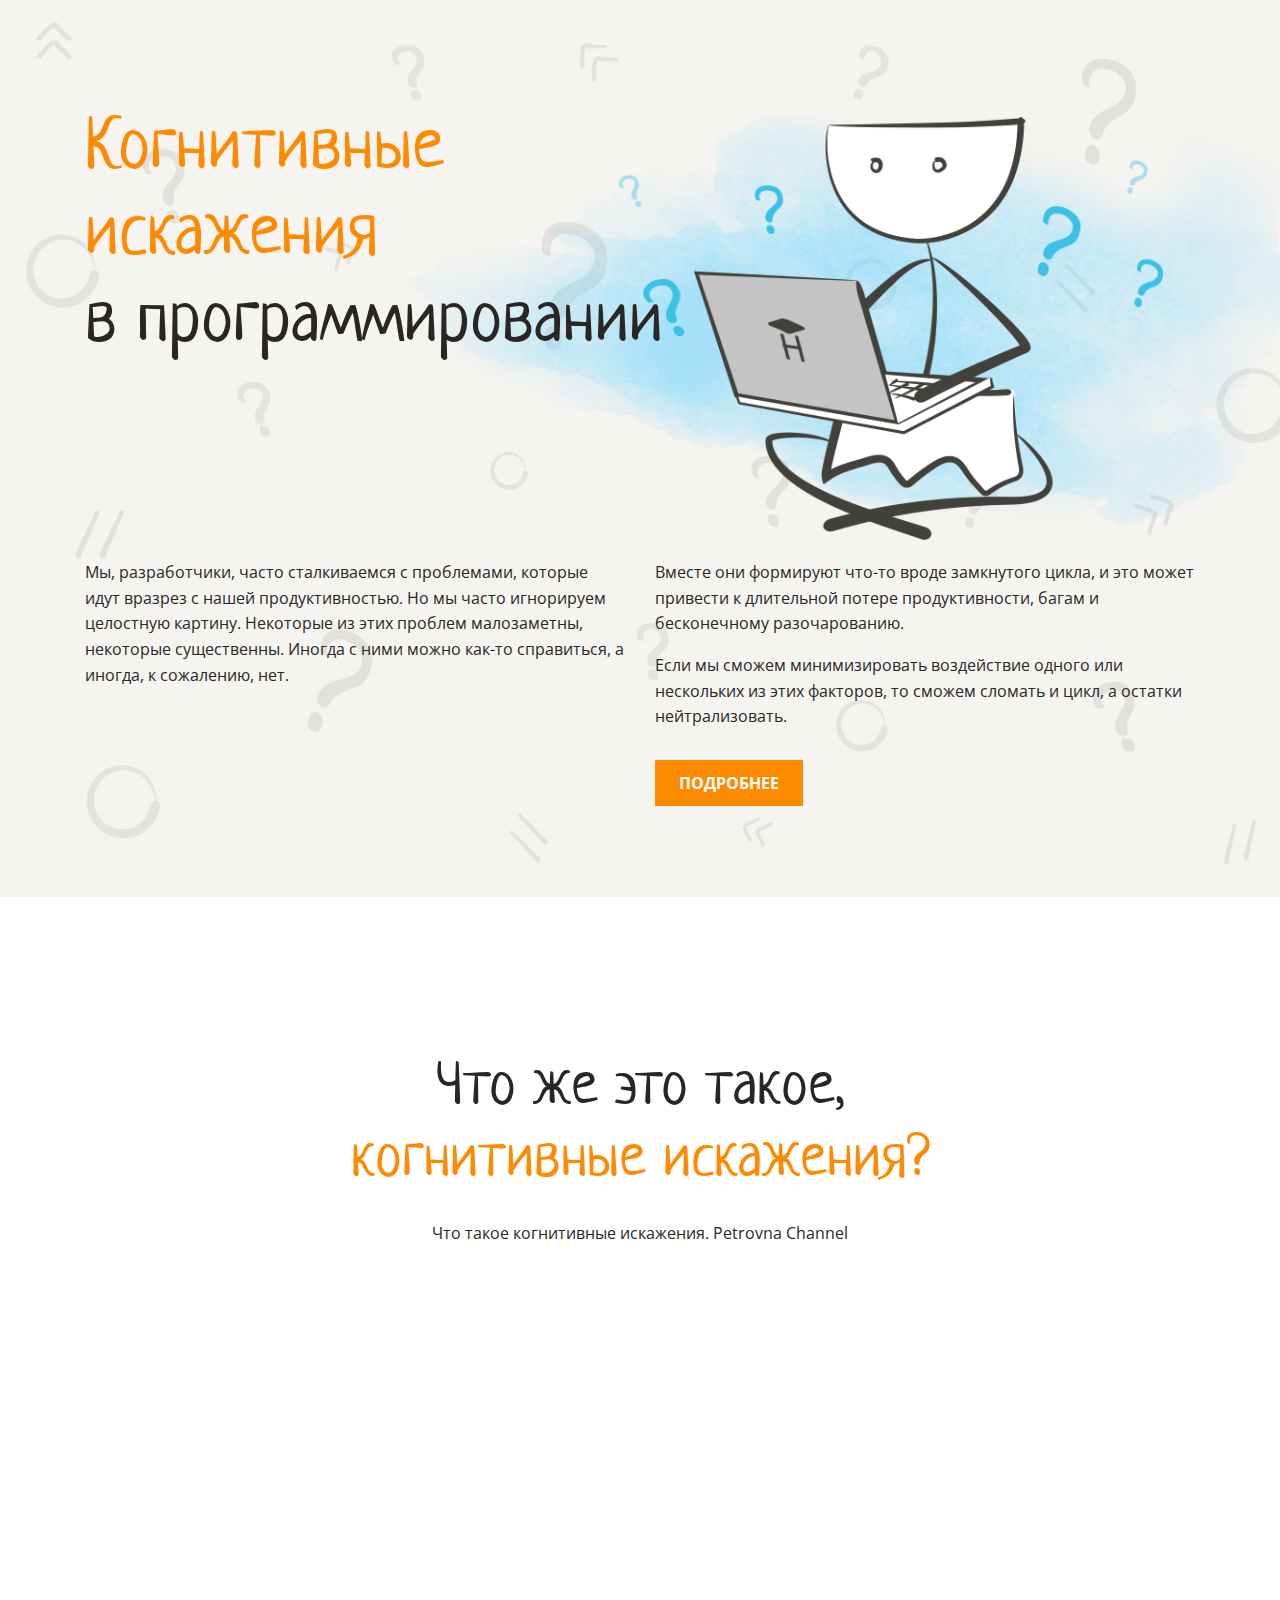
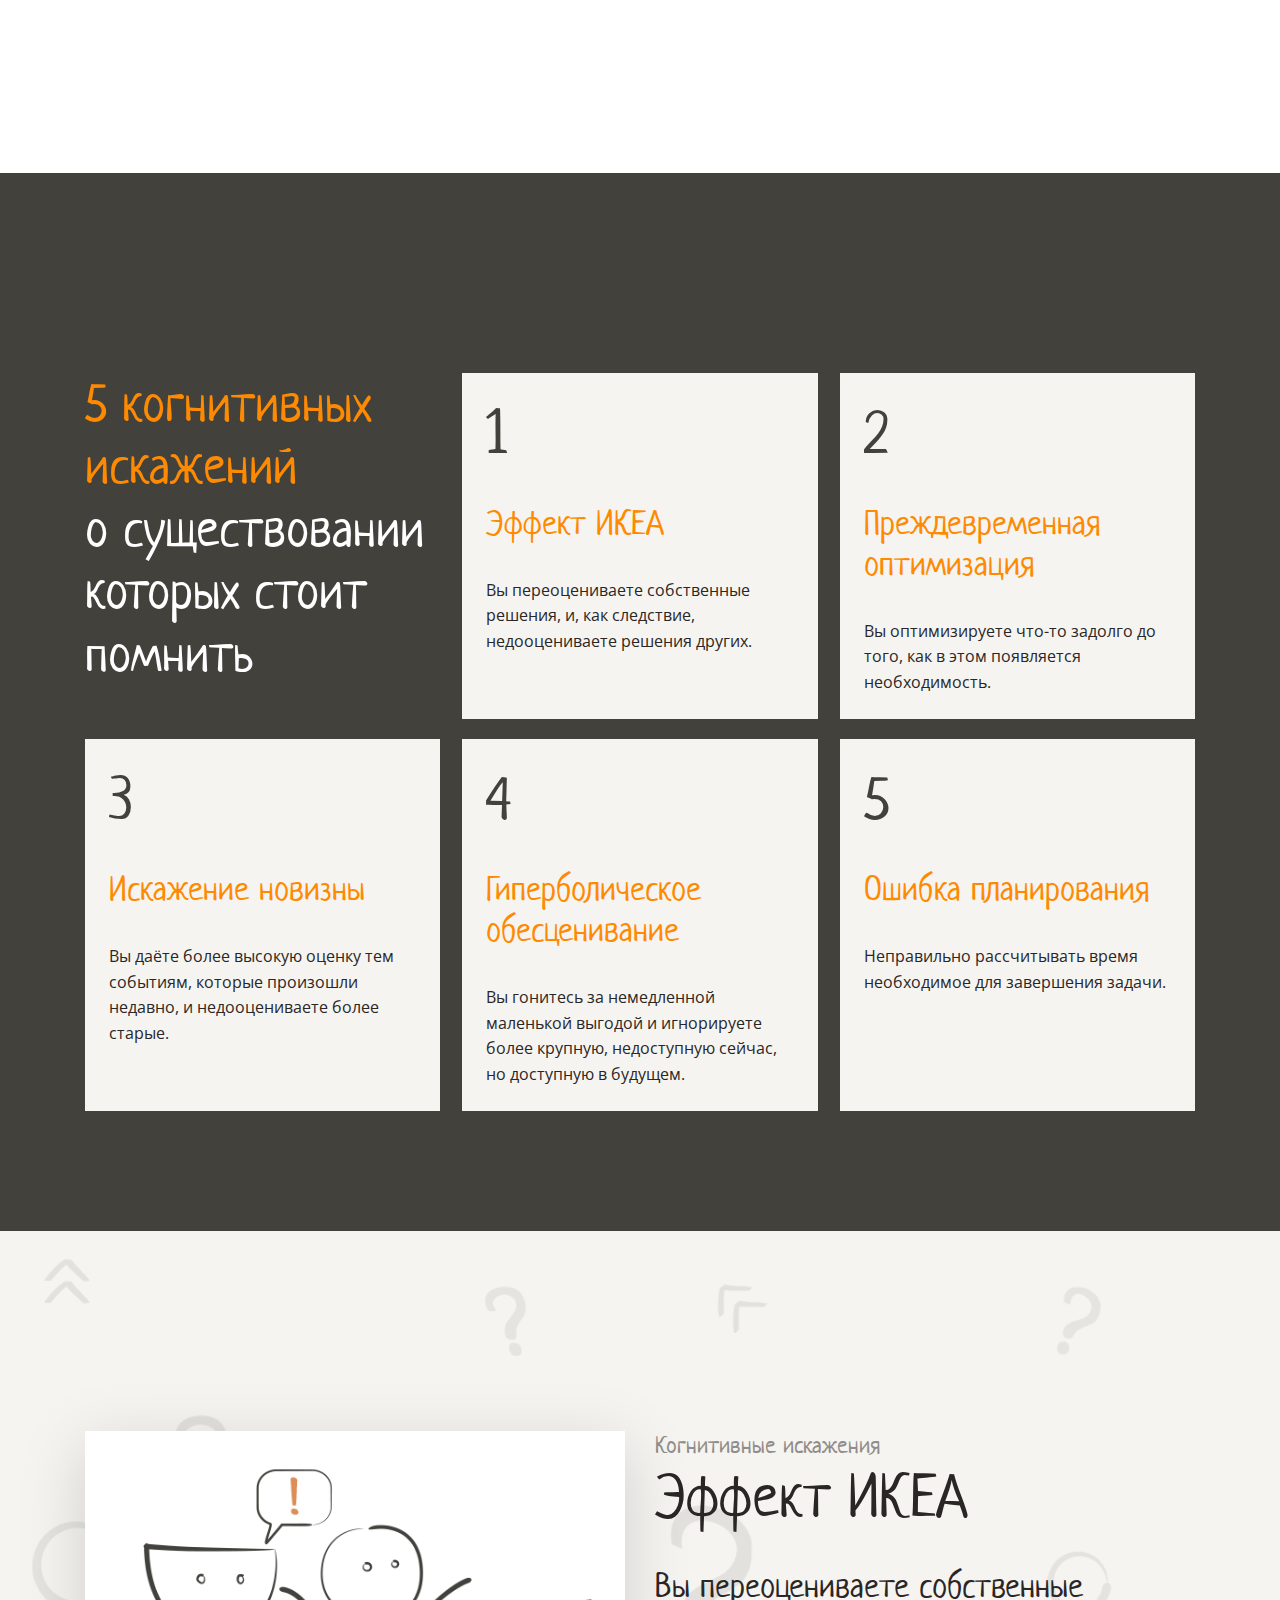
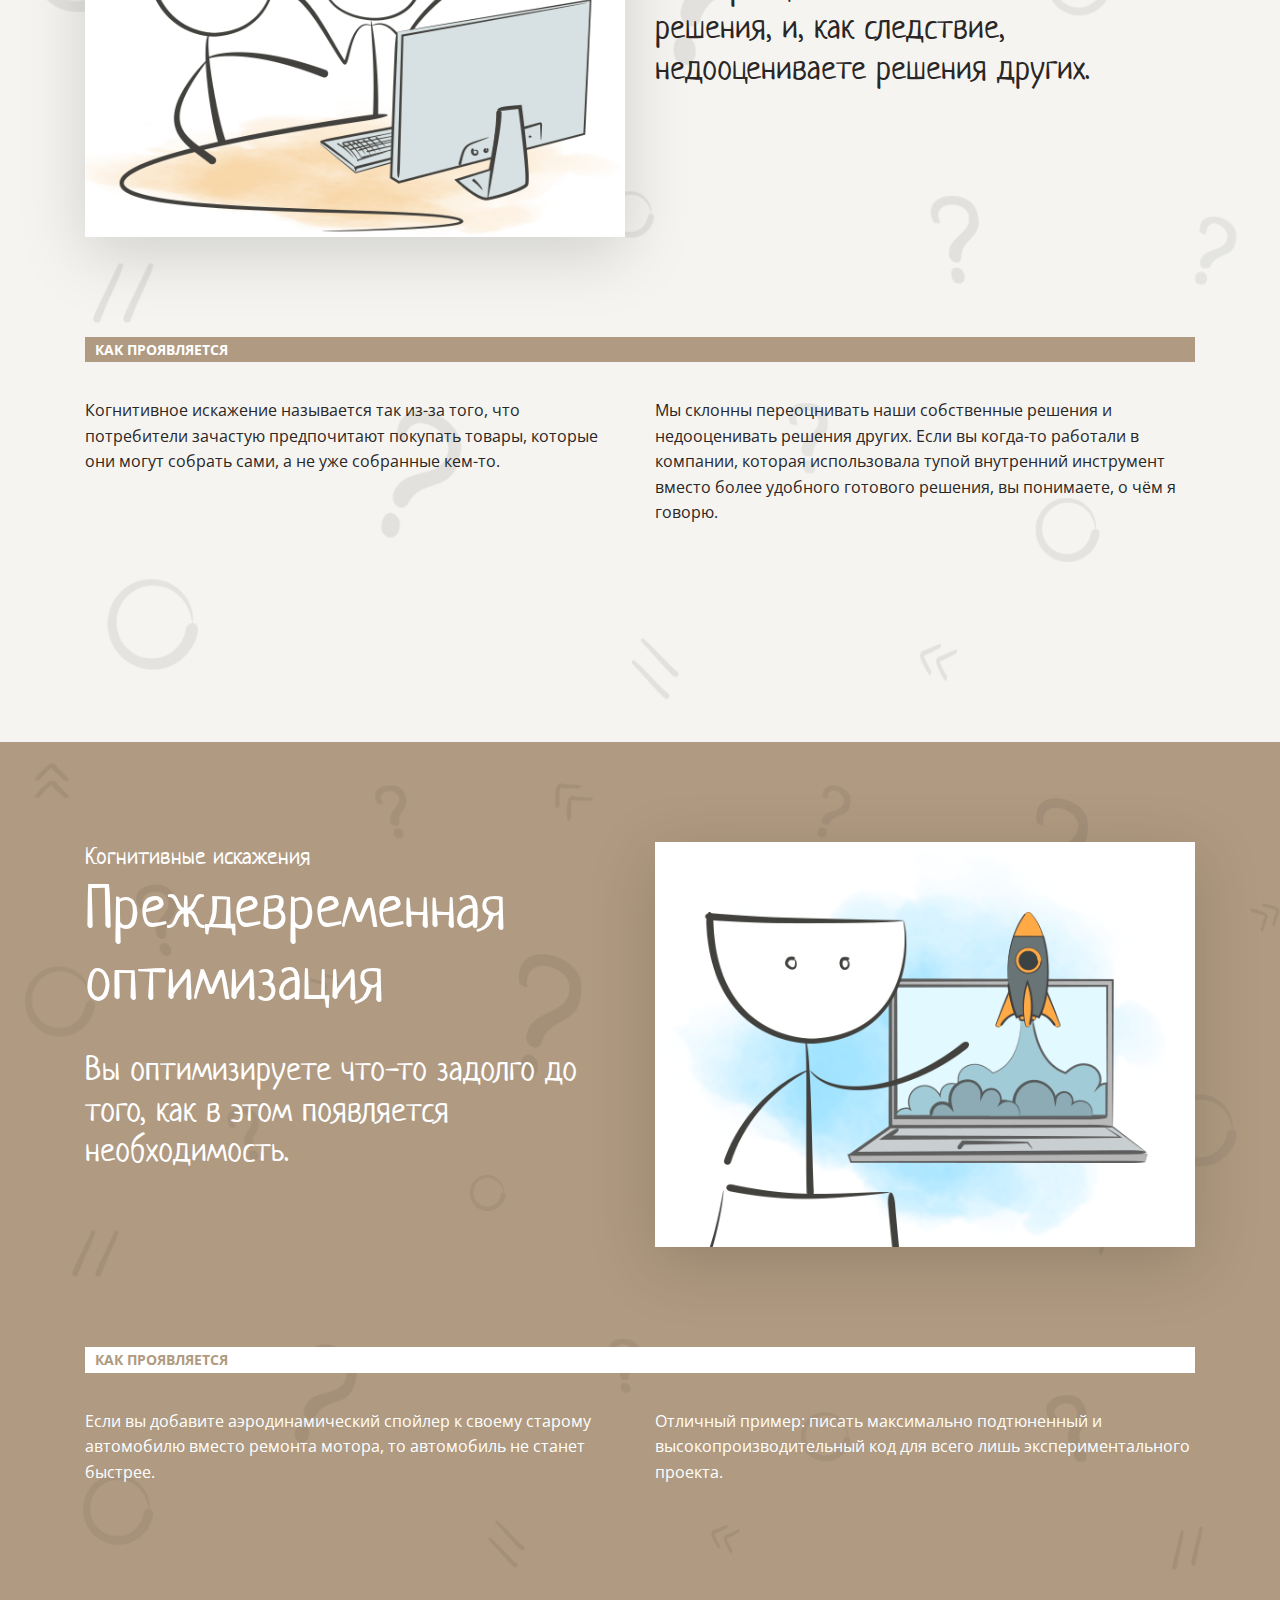
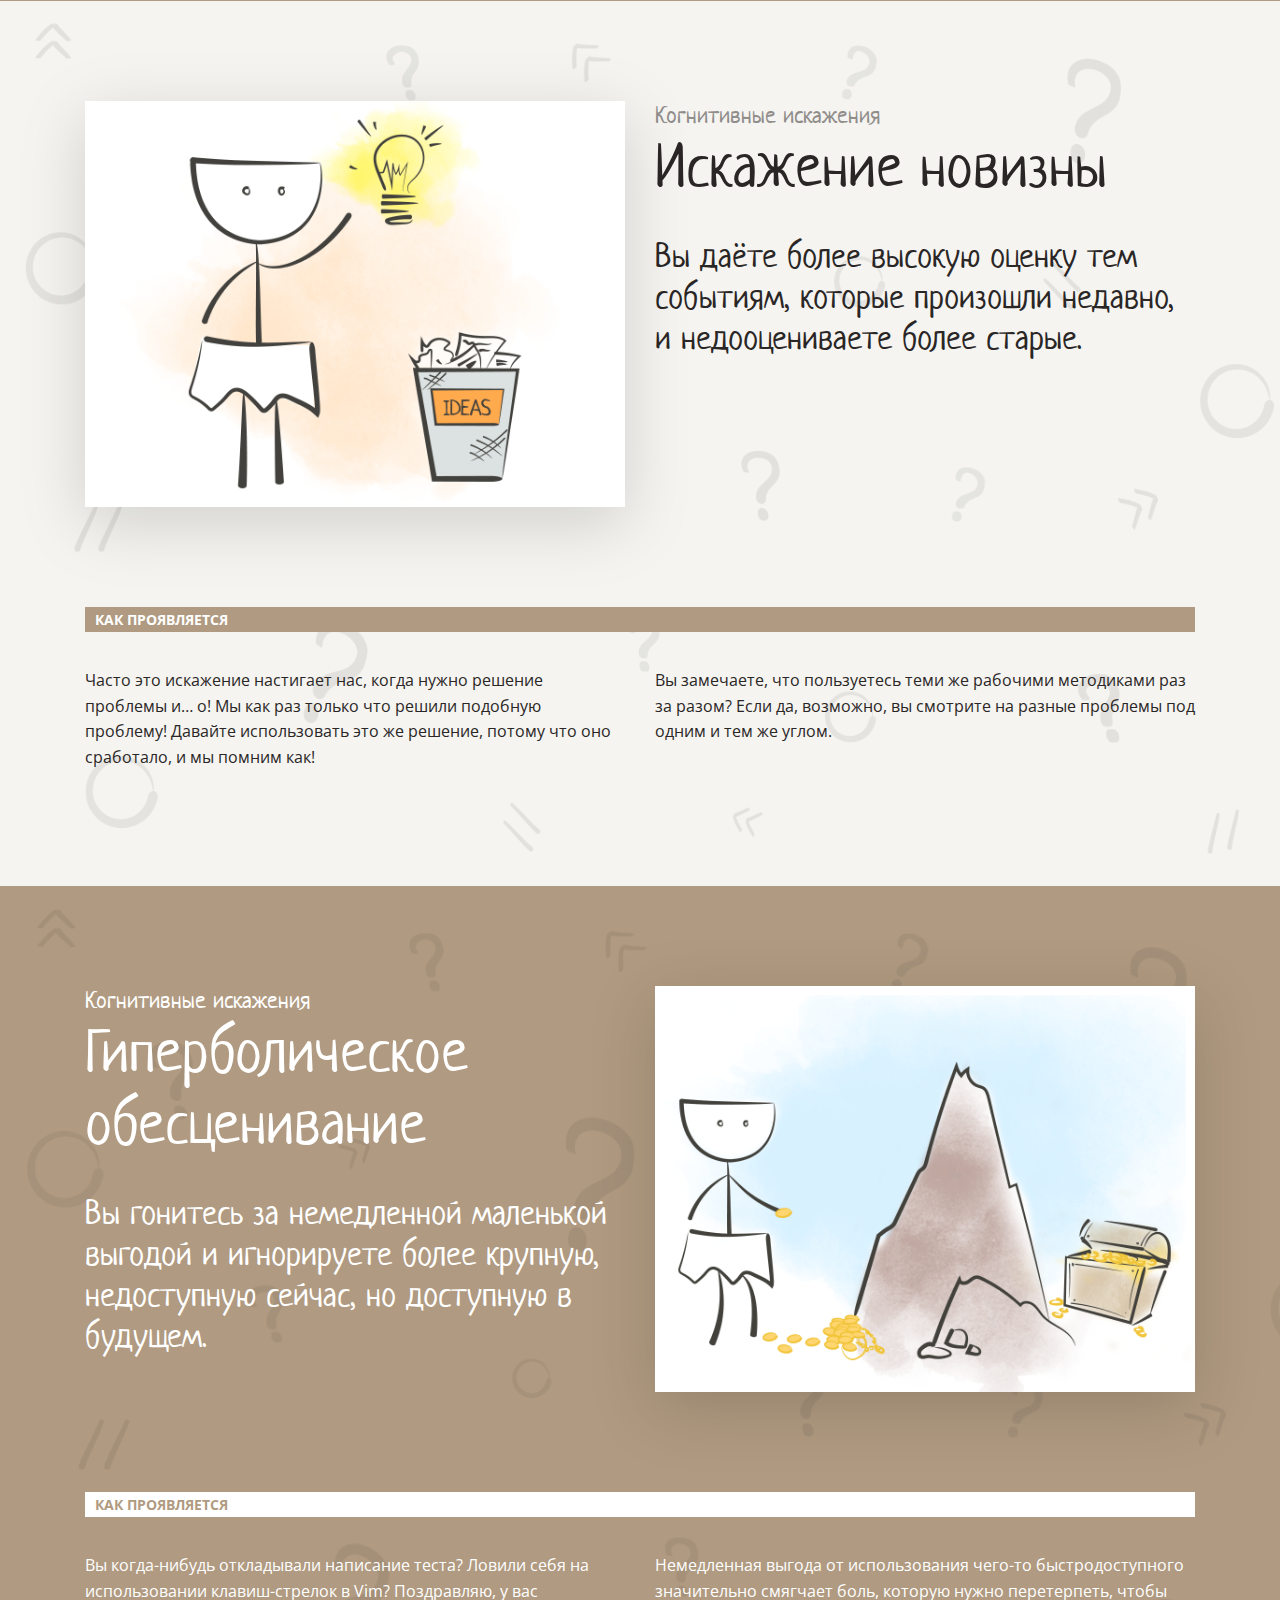
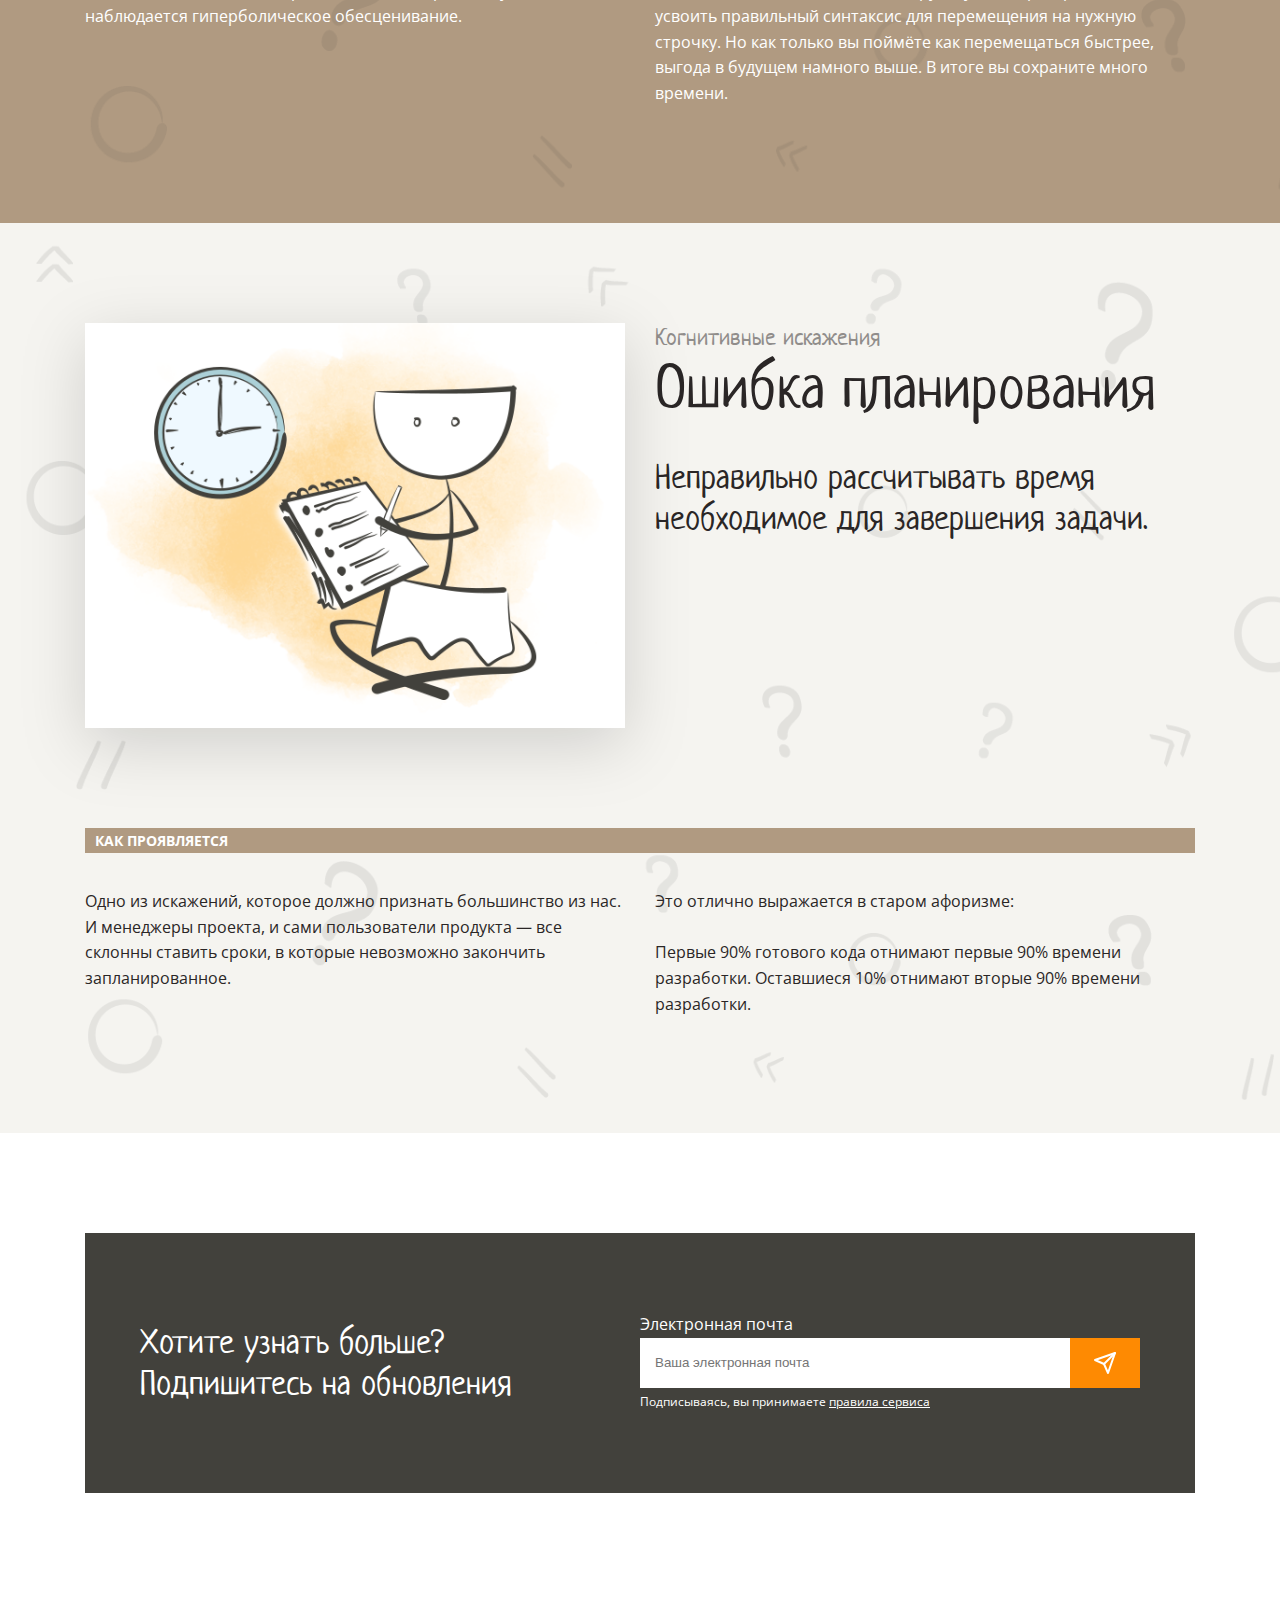
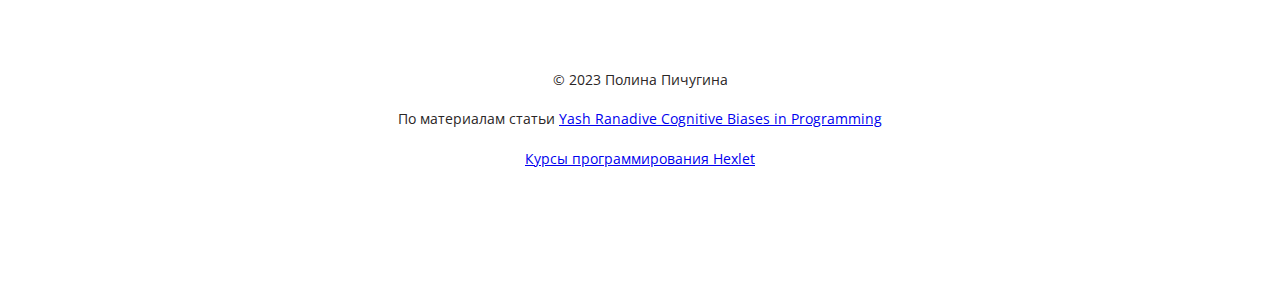
==== src/index.html @ f1aab275 "Update index.html Polina" ====
<!DOCTYPE html>
<html lang="ru">
<head>
    <meta charset="UTF-8">
    <meta name="viewport" content="width=device-width, initial-scale=1.0">
    <meta http-equiv="X-UA-Compatible" content="ie=edge">
    <title>Когнитивные искажения Анатолий</title>
    <link rel="stylesheet" href="./style.css">
    <link rel="preconnect" href="https://fonts.googleapis.com">
    <link rel="preconnect" href="https://fonts.gstatic.com" crossorigin>
    <link href="https://fonts.googleapis.com/css2?family=Neucha&family=Open+Sans&display=swap" rel="stylesheet">
</head>
<body>
<header class="header background">
<div class="container">
    <h1 class = "mz"> <span class="main-color">Когнитивные <br> искажения</span>
    <br> <span class="dark">в программировании</span></h1>
    <img class="main-img" src="./image/main.png" alt="Человек с ноутбуком">
    <div class="description mt200">
        <div class="descr-column">
         <p class="dark">Мы, разработчики, часто сталкиваемся с проблемами, которые идут вразрез с нашей продуктивностью. Но мы часто игнорируем целостную картину. Некоторые из этих проблем малозаметны, некоторые существенны. Иногда с ними можно как-то справиться, а иногда, к сожалению, нет.</p>
        </div>
        <div class="descr-column">
         <p class="dark">Вместе они формируют что-то вроде замкнутого цикла, и это может привести к длительной потере продуктивности, багам и бесконечному разочарованию.</p>
         <p class="dark">Если мы сможем минимизировать воздействие одного или нескольких из этих факторов, то сможем сломать и цикл, а остатки нейтрализовать.</p>
         <br>
         <div class="more-block"><a class="more" href="#navigation" alt="more">ПОДРОБНЕЕ</a></div>
        </div>
    </div>
</div>
</header>
<main>
    <section class = "video-section">
        <div class = "container">
         <h2 class = "video-name"><span class="dark">Что же это такое,</span><br><span class="main-color">когнитивные искажения?</span></h2>
         <p class = "dark video-name">Что такое когнитивные искажения. Petrovna Channel</p>
         <iframe class="video" width="919" height="569" src="https://www.youtube.com/embed/jie9AizBqss" frameborder="0" allowfullscreen></iframe>
        </div>
    </section>
    <section id="navigation">
        <div class = "container nav">
            <div class = "nav-name"><p class="nm"><span class="main-color">5 когнитивных искажений</span><br><span class="white">о существовании которых стоит помнить</span></p></div>
            <a href="#ikea-effect" class="card">
                <h2 class="main-dark-color number">1</h2>
                <h3 class="main-color">Эффект ИКЕА</h3>
                <p class="dark mz">Вы переоцениваете собственные решения, и, как следствие, недооцениваете решения других.</p>
            </a>
            <a href="#premature-optimization" class="card">
                <h2 class="main-dark-color number">2</h2>
                <h3 class="main-color">Преждевременная оптимизация</h3>
                <p class="dark mz">Вы оптимизируете что-то задолго до того, как в этом появляется необходимость.</p>
            </a>
            <a href="#distortion-of-novelty" class="card">
                <h2 class="main-dark-color number">3</h2>
                <h3 class="main-color">Искажение новизны</h3>
                <p class="dark mz">Вы даёте более высокую оценку тем событиям, которые произошли недавно, и недооцениваете более старые.</p>
            </a>
            <a href="#hyperbolic-depreciation" class="card">
                <h2 class="main-dark-color number">4</h2>
                <h3 class="main-color">Гиперболическое обесценивание</h3>
                <p class="dark mz">Вы гонитесь за немедленной маленькой выгодой и игнорируете более крупную, недоступную сейчас, но доступную в будущем.</p>
            </a>
            <a href="#errors-in-planning" class="card">
                <h2 class="main-dark-color number">5</h2>
                <h3 class="main-color">Ошибка планирования</h3>
                <p class="dark mz">Неправильно рассчитывать время необходимое для завершения задачи.</p>
            </a>
        </div>
    </section>
    <section id="ikea-effect" class="background">
    <div  class = "container">
        <div class = "i-t">
        <div>
            <img class = "i-t-image" src="./image/1.png" alt="Два удивленных человека за ПК">
        </div>
        <div>
            <p class = "subtitle mz opacity-dark">Когнитивные искажения</p>
            <h2 class = "dark mt0">Эффект ИКЕА</h2>
            <p class = "dark neucha h3">Вы переоцениваете собственные решения, и, как следствие, недооцениваете решения других.</p>
        </div>
    </div>
        <div><h3 class = "how-show">КАК ПРОЯВЛЯЕТСЯ</h3></div>
        <div class = "description">
            <div class="descr-column">
             <p class = "dark">Когнитивное искажение называется так из-за того, что потребители зачастую предпочитают покупать товары, которые они могут собрать сами, а не уже собранные кем-то.</p>
            </div>
            <div class="descr-column">
             <p class = "dark">Мы склонны переоцнивать наши собственные решения и недооценивать решения других. Если вы когда-то работали в компании, которая использовала тупой внутренний инструмент вместо более удобного готового решения, вы понимаете, о чём я говорю.</p>
            </div>
        </div>
    </div>
    </section>
    <section id="premature-optimization" class="dark-background">
        <div  class = "container">
            <div class = "i-t">
                <div>
                    <p class = "white subtitle mz">Когнитивные искажения</p>
                    <h2 class = "white mt0">Преждевременная оптимизация</h2>
                    <p class = "white neucha h3">Вы оптимизируете что-то задолго до того, как в этом появляется необходимость.</p>
                </div>
                <div>
                    <img class="i-t-image" src="./image/2.png" alt="Человек с изображением ракеты на ноутбуке">
                </div>
            </div>
            <div><h3 class = "light-how-show">КАК ПРОЯВЛЯЕТСЯ</h3></div>
            <div class = "description">
             <div class="descr-column">
              <p class="white">Если вы добавите аэродинамический спойлер к своему старому автомобилю вместо ремонта мотора, то автомобиль не станет быстрее.</p>
             </div>
             <div class="descr-column">
              <p class="white">Отличный пример: писать максимально подтюненный и высокопроизводительный код для всего лишь экспериментального проекта.</p>
             </div>
            </div>
        </div> 
    </section>
    <section id="distortion-of-novelty" class="background">
        <div  class = "container">
            <div class = "i-t">
            <div>
                <img class = "i-t-image" src="./image/3.png" alt="Человек с лампочкой над головой, которому пришла в голову идея">
            </div>
            <div>
                <p class = "subtitle mz opacity-dark">Когнитивные искажения</p>
                <h2 class = "dark mt0">Искажение новизны</h2>
                <p class = "dark neucha h3">Вы даёте более высокую оценку тем событиям, которые произошли недавно, и недооцениваете более старые.</p>
            </div>
        </div>
            <div><h3 class = "how-show">КАК ПРОЯВЛЯЕТСЯ</h3></div>
            <div class = "description">
                <div class="descr-column">
                 <p class = "dark">Часто это искажение настигает нас, когда нужно решение проблемы и… о! Мы как раз только что решили подобную проблему! Давайте использовать это же решение, потому что оно сработало, и мы помним как!</p>
                </div>
                <div class="descr-column">
                 <p class = "dark">Вы замечаете, что пользуетесь теми же рабочими методиками раз за разом? Если да, возможно, вы смотрите на разные проблемы под одним и тем же углом.</p>
                </div>
            </div>
        </div>
    </section>
    <section id="hyperbolic-depreciation" class="dark-background">
        <div  class = "container">
            <div class = "i-t">
                <div>
                    <p class = "white subtitle mz">Когнитивные искажения</p>
                    <h2 class = "white mt0">Гиперболическое обесценивание</h2>
                    <p class = "white neucha h3">Вы гонитесь за немедленной маленькой выгодой и игнорируете более крупную, недоступную сейчас, но доступную в будущем.</p>
                </div>
                <div>
                    <img class="i-t-image" src="./image/4.png" alt="Человек с изображением ракеты на ноутбуке">
                </div>
            </div>
            <div><h3 class = "light-how-show">КАК ПРОЯВЛЯЕТСЯ</h3></div>
            <div class = "description">
             <div class="descr-column">
              <p class="white">Вы когда-нибудь откладывали написание теста? Ловили себя на использовании клавиш-стрелок в Vim? Поздравляю, у вас наблюдается гиперболическое обесценивание.</p>
             </div>
             <div class="descr-column">
              <p class="white">Немедленная выгода от использования чего-то быстродоступного значительно смягчает боль, которую нужно перетерпеть, чтобы усвоить правильный синтаксис для перемещения на нужную строчку. Но как только вы поймёте как перемещаться быстрее, выгода в будущем намного выше. В итоге вы сохраните много времени.</p>
             </div>
            </div>
        </div> 
    </section>
    <section id="errors-in-planning" class="background">
        <div  class = "container">
            <div class = "i-t">
            <div>
                <img class = "i-t-image" src="./image/5.png" alt="Человек с лампочкой над головой, которому пришла в голову идея">
            </div>
            <div>
                <p class = "subtitle mz opacity-dark">Когнитивные искажения</p>
                <h2 class = "dark mt0">Ошибка планирования</h2>
                <p class = "dark neucha h3">Неправильно рассчитывать время необходимое для завершения задачи.</p>
            </div>
        </div>
            <div><h3 class = "how-show">КАК ПРОЯВЛЯЕТСЯ</h3></div>
            <div class = "description">
                <div class="descr-column">
                 <p class = "dark">Одно из искажений, которое должно признать большинство из нас. И менеджеры проекта, и сами пользователи продукта — все склонны ставить сроки, в которые невозможно закончить запланированное.</p>
                </div>
                <div class="descr-column">
                 <p class = "dark">Это отлично выражается в старом афоризме:<br><br>
                    Первые 90% готового кода отнимают первые 90% времени разработки. Оставшиеся 10% отнимают вторые 90% времени разработки.</p>
                </div>
            </div>
        </div>
    </section>
</main>
<footer>
    <div class="container footer-dark">
        <h3 class="footer-title white">Хотите узнать больше? <br>Подпишитесь на обновления</h3>
        <form>
            <div class="form-container">
            <label class="subscribe white">
                Электронная почта
                <br>
                <div class="form-email">
                <input class = "field" type="text" name="name" placeholder="Ваша электронная почта">
                <button class="btn-email"></button>
                </div>
                <span class = "confirm ">Подписываясь, вы принимаете <a class="rules" href="#">правила сервиса</a></span>
            </label>
        </div>
        </form>    
    </div>

    <div class="container footer-light">
        <p>© 2023 Полина Пичугина</p>
        <p>По материалам статьи <a classs = "white" href="https://medium.com/hackernoon/cognitive-biases-in-programming-5e937707c27b">Yash Ranadive Cognitive Biases in Programming</a></p>
        <p><a href="https://ru.hexlet.io/?utm_medium=cpa&utm_source=admitad&cpa_client_id=7feac4f1105a93b6b1c96bbdbfa333a8&utm_campaign=admitad&utm_content=58&utm_term=7feac4f1105a93b6b1c96bbdbfa333a8">Курсы программирования Hexlet</a></p>
    </div>
</footer>
</body>
</html>
---- src/style.css ----
* {
    box-sizing: border-box;
}
:root {
    --white: #fff;
    --opacity-white: #d7ccc0;
    --light: #f5f4f0;
    --main-color: #fe8a02;
    --main-dark-color: #42413c;
    --dark: #2a2626;
    --opacity-dark: #908d8b;
    --brown: #b09a81;
    --blue: #1085c5;
}
body {
    font-family: 'Open Sans', sans-serif;
    font-size: 16px;
    line-height: 1.6em;
    color: #2A2626;
    margin: 0;
    padding: 0;
    overflow-x: hidden;
}
h1, h2, h3 {
    font-family: 'Neucha', cursive;
    line-height: 1.2em;
    font-weight: 400;
}
h1 {
    font-size: 72px;
    position: relative;
    z-index: 3;
}
h2 {
    font-size: 60px;
    color: var(--main-color);
}
h3{
    font-size: 34px;
}
h4 {
    font-size: 24px;
    font-family: 'Neucha', cursive;
    line-height: 1.2em;
    font-weight: 400;
}
header, section {
    display: block;
    position: relative;
    height: 100%;
    box-sizing: border-box;
    overflow-x: hidden;
}
.container {
    position: relative;
    width: 1110px;
    height: 100%;
    padding: 100px 0;
    width: 1110px;
    margin: 0 auto;
}
.background::before {
    content: "";
    background-image: url("./image/background.png");
    background-repeat: no-repeat;
    background-size: cover;
    opacity: 10%;
    width: 100%;
    height: 100%;
    position: absolute;
    top: 0;
    left: 0;
}
header, #ikea-effect, #distortion-of-novelty, #errors-in-planning {
    background-color: var(--light);
    z-index: -2;
    height: 100%;
}
.main-img {
    position: absolute;
    height: 525px;
    top: 55px;
    right: -288px;
    z-index: 2;
}
.description {
    display: flex;
    column-count: 2;
    column-gap: 30px;
    justify-content: space-between;
}
.mt200 {
    margin-top: 185px;
}
.main-color {
    color: var(--main-color);
}
.white{
    color: var(--white);
}
.dark {
    color: var(--dark);
}
.main-dark-color {
    color: var(--main-dark-color);
}
.opacity-dark {
    color: var(--opacity-dark);
}
.more {
    padding: 12px 24px;
    font-weight: 700;
    color: var(--white);
    background-color: var(--main-color);
    text-decoration: none;
    margin-top: 20px;
}
.descr-column {
    flex-basis: 50%;
}
.video-section {
    text-align: center;
    position: relative;
}
.video-section > h2 {
    margin-bottom: 30px;
}
.video {
    filter: drop-shadow(0 16px 32px rgba(0 0 0 / 15%));
    position: relative;
    top: 80px;
    margin-top: -80px;
    margin-left: auto;
    margin-right: auto;
}
.video-name {
    margin-bottom: 30px;
}
.video-section::after {
    height: 100px;
    content: '';
    position: absolute;
    bottom: 0;
    right: 0;
    left: 0;
    background-color: var(--main-dark-color);
    z-index: -1;
}
#navigation {
    background-color: var(--main-dark-color);
}
.nav {
    display: flex;
    flex-wrap: wrap;
    justify-content: space-between;
    flex-direction: row;
    box-sizing: border-box;
}
.nav-name {
    line-height: 1rem;
    width: 32%;
}
.card {
    padding: 24px;
    background-color: var(--light);
    width: 32%;
   margin-bottom: 20px;
}
a.card {
    text-decoration: none;
}
.card:hover {
    background-color: var(--main-color);
    color: var(--white); 
}
.card:hover * {
    color: var(--white); 
}
.number {
    margin-bottom: 40px;
}
h2.number {
    margin: 0;
}
.nm {
    font-family: 'Neucha', cursive;
    margin: 0;
    font-weight: 400;
    font-size: 52px;
    line-height: 1.2em;
}
.mz {
    margin: 0;
}
.subtitle {
    font-family: 'Neucha', cursive;
    font-size: 24px;
    line-height: 1.2em;
    font-weight: 400;
}
.h3 {
    font-family: 'Neucha', cursive;
    font-size: 34px;
    line-height: 1.2em;
    font-weight: 400;
}
.how-show {
    font-family: 'Open Sans', sans-serif;
    font-size: 14px;
    line-height: 1.8em;
    font-weight: 700;
    margin: 100px 0 20px 0;
    background-color: var(--brown);
    color: var(--white);
    padding-left: 10px;
}
.i-t {
    column-count: 2;
    display: block;
    column-gap: 30px;
}
.i-t-image {
    vertical-align: middle;
    filter: drop-shadow(0 16px 32px rgba(0 0 0 / 15%));
}
img {
    width: 100%;
}
#ikea-effect {
    padding: 100px 0;
}
.mt0 {
    margin-top: 0;
    margin-bottom: 0;
}
.light-how-show {
    font-family: 'Open Sans', sans-serif;
    font-size: 14px;
    line-height: 1.8em;
    font-weight: 700;
    margin: 100px 0 20px 0;
    background-color: var(--white);
    color: var(--brown);
    padding-left: 10px;
}
.dark-background::before {
    content: "";
    background-image: url("./image/background.png");
    background-repeat: no-repeat;
    background-size: cover;
    opacity: 10%;
    width: 100%;
    height: 100%;
    position: absolute;
    z-index: -1;
    top: 0;
    left: 0;
}
#premature-optimization, #hyperbolic-depreciation {
    background-color: var(--brown);
    z-index: -2;
}
.footer-dark {
    background-color: var(--main-dark-color);
    margin-top: 100px;
    display: flex;
    column-count: 2;
    padding: 0;
    align-items: center;
}
.footer-light {
    margin-top: 60px;
    font-size: 14px;
    text-align: center;
}
.btn-email {
    height: 50px;
    width: 70px;
    background-color: var(--main-color);
   position: relative;
   margin: 0;
   border: none;
   padding: 0;
}
.btn-email::before {
    content: "";
    position: absolute;
    top: 0;
    left: 0;
    background-position: 50% 50%;
    background-image: url(./image/send.svg);
    z-index: 2;
    width: 100%;
    height: 100%;
    background-repeat: no-repeat;
    
}
input.field {
    height: 50px;
    margin: 0;
    border: none;
    padding: 15px;
    flex-grow: 1;
    display: block;
}
.confirm {
    font-size: 12px;
}

.form-email {
    display: flex;
    margin: 0;
    padding: 0;   
}
.footer-title {
    flex-basis: 50%;
    padding: 55px;
    padding-right: 0;
}
a.rules {
    color: var(--white);
}
form {
    padding: 55px;
    padding-left: 0;
    flex-basis: 50%;
}
button:hover, .more:hover  {
    background-color: #EA7600;
}
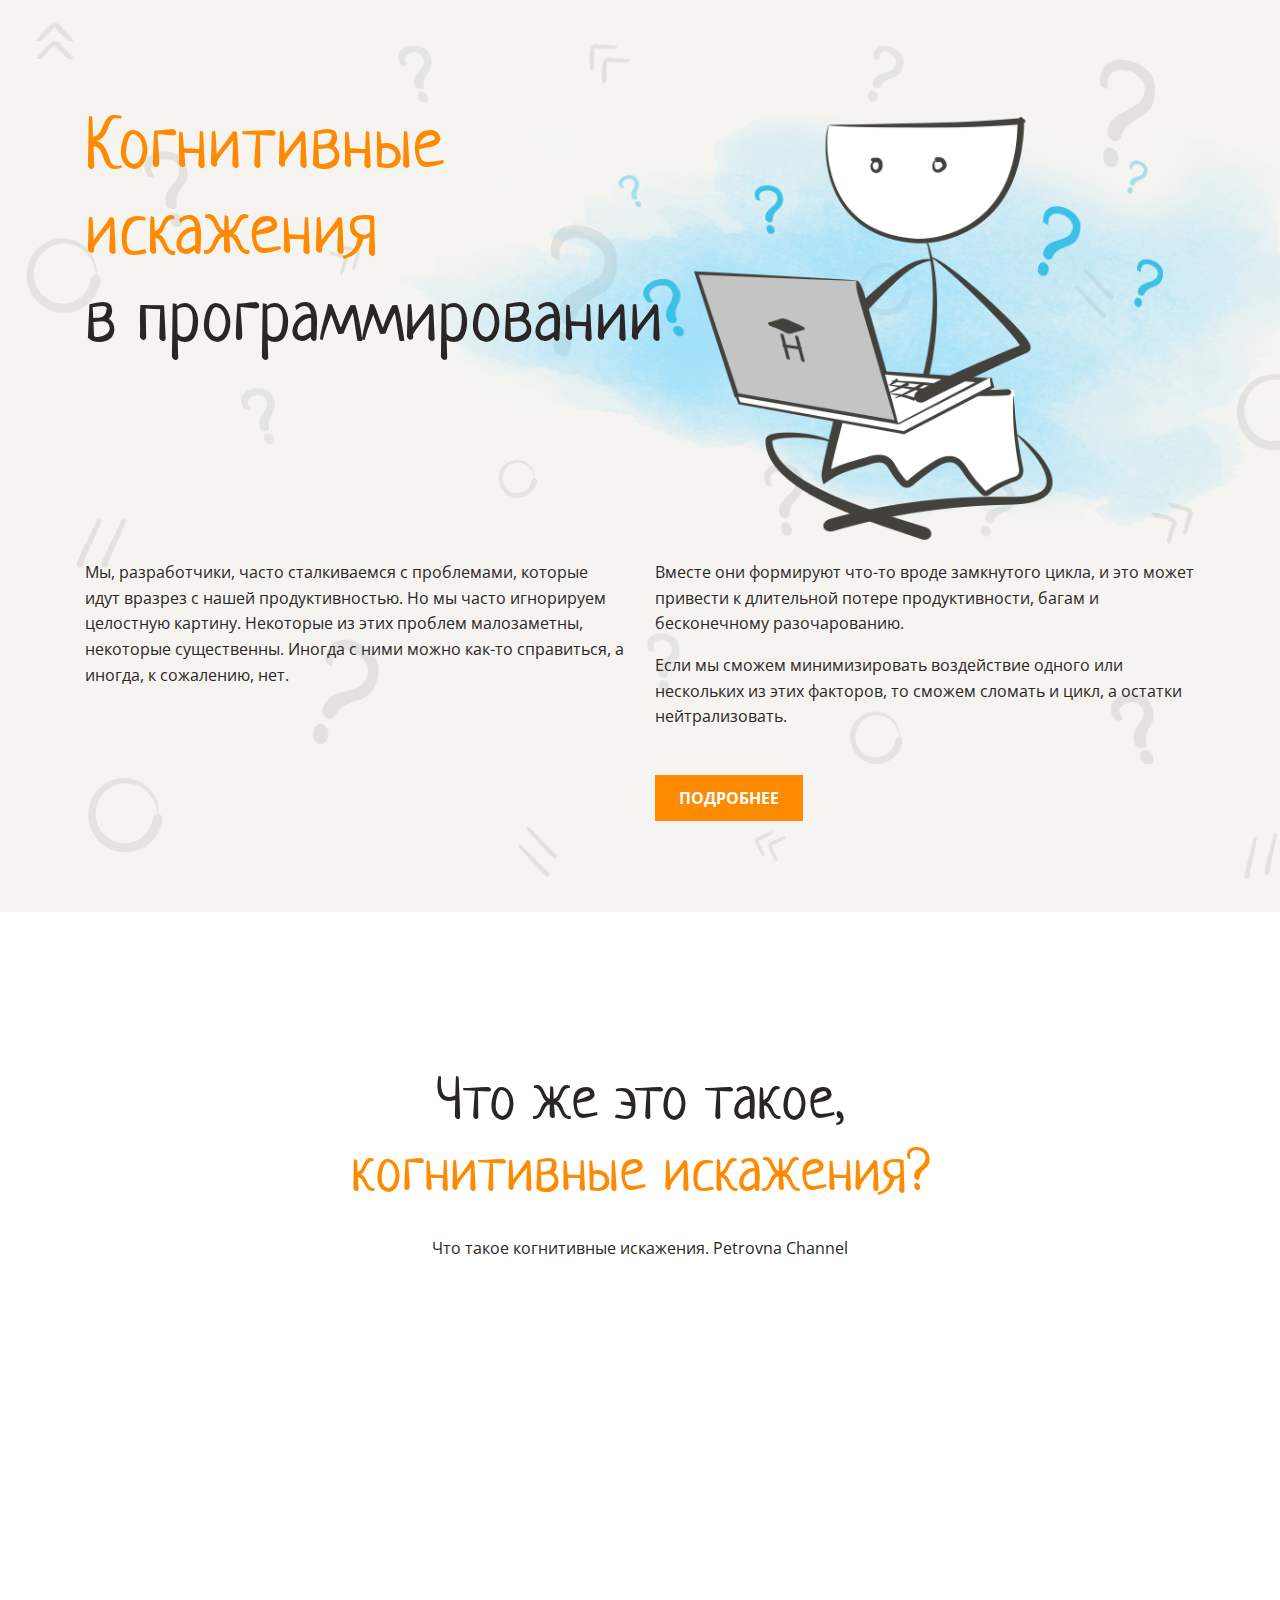
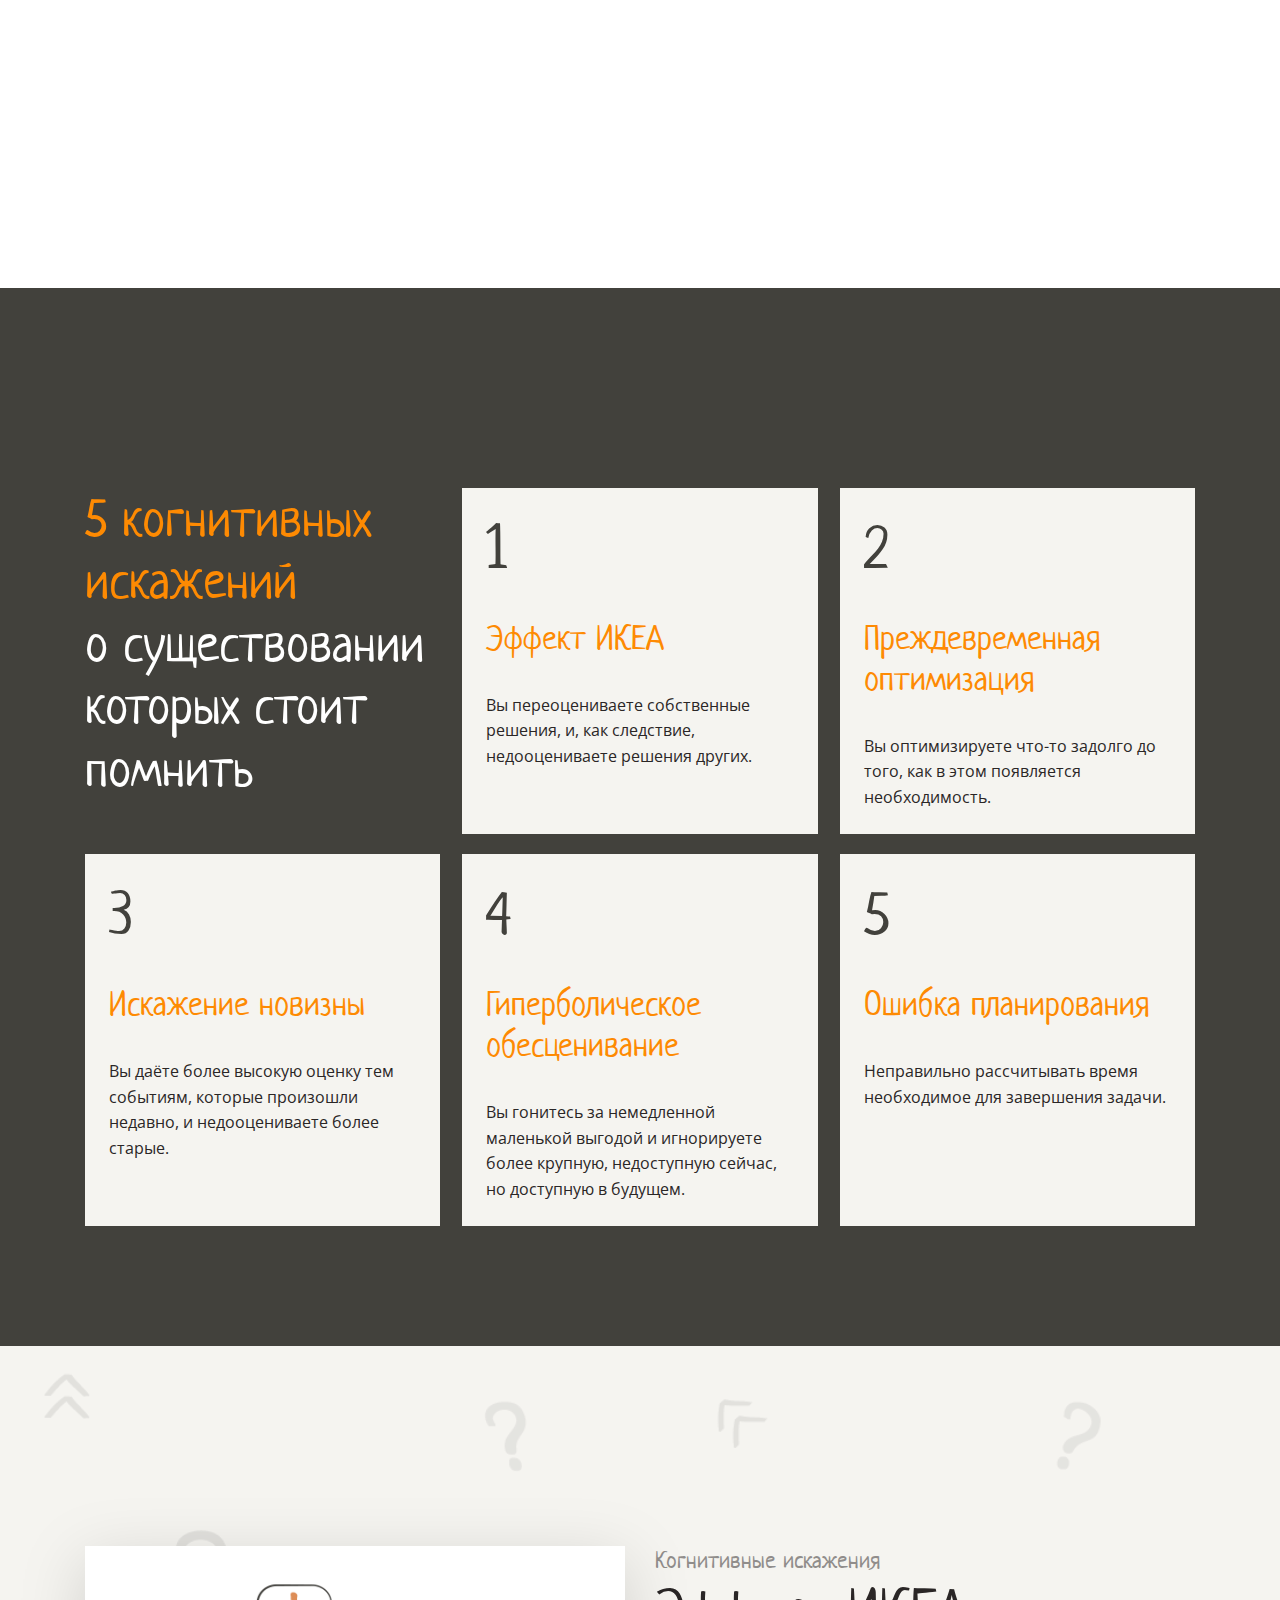
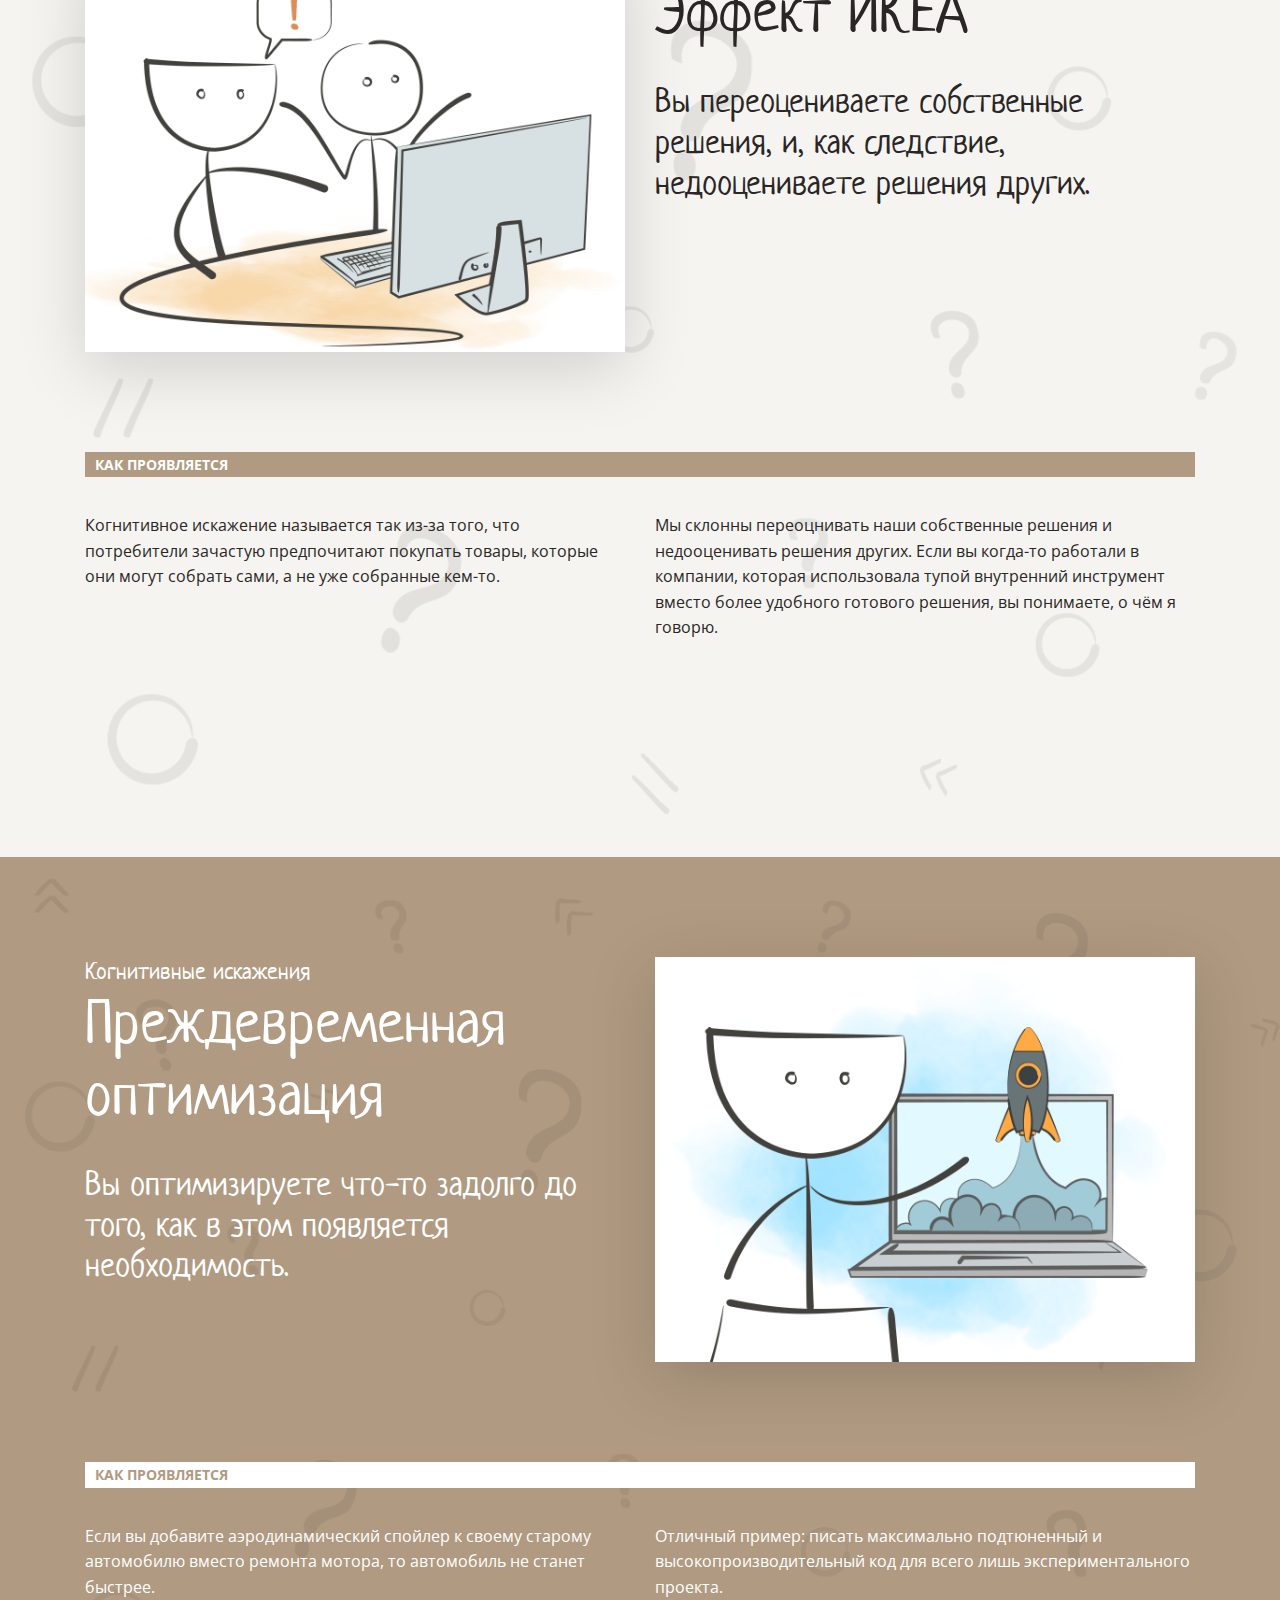
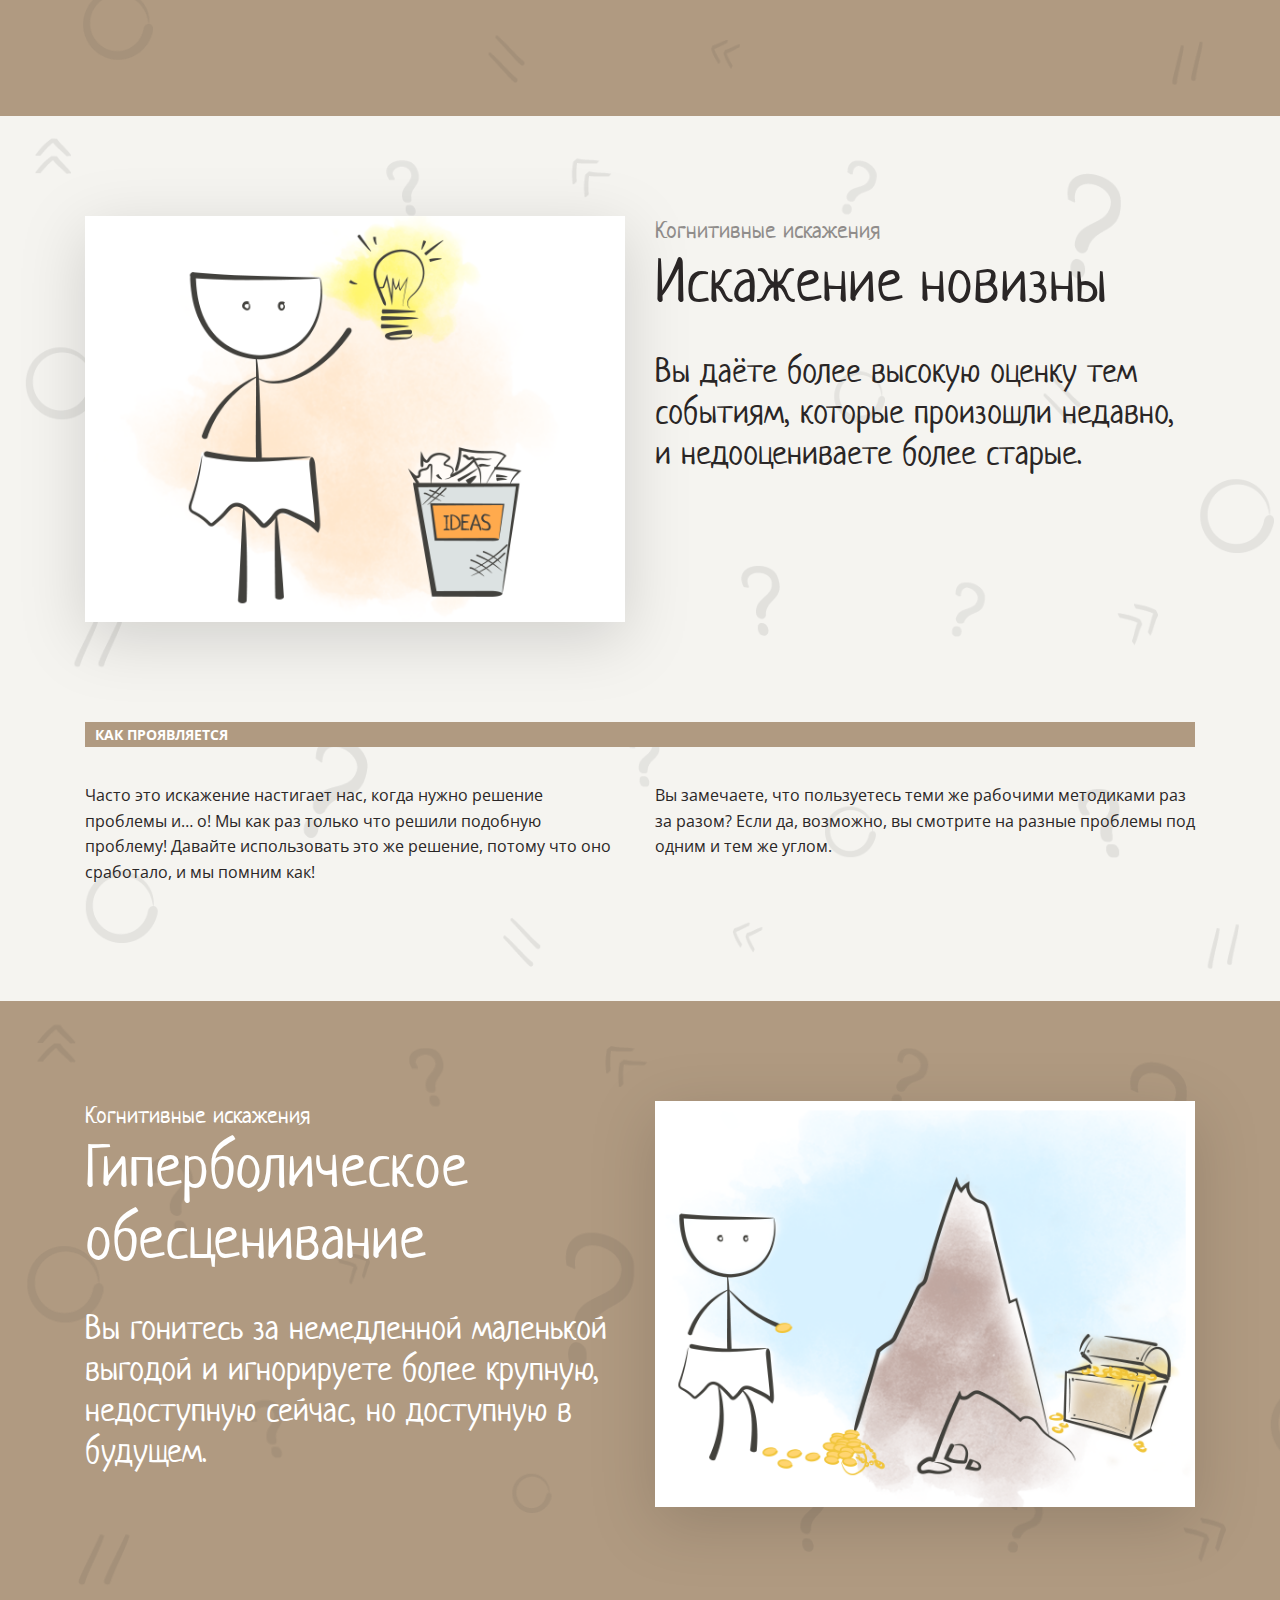
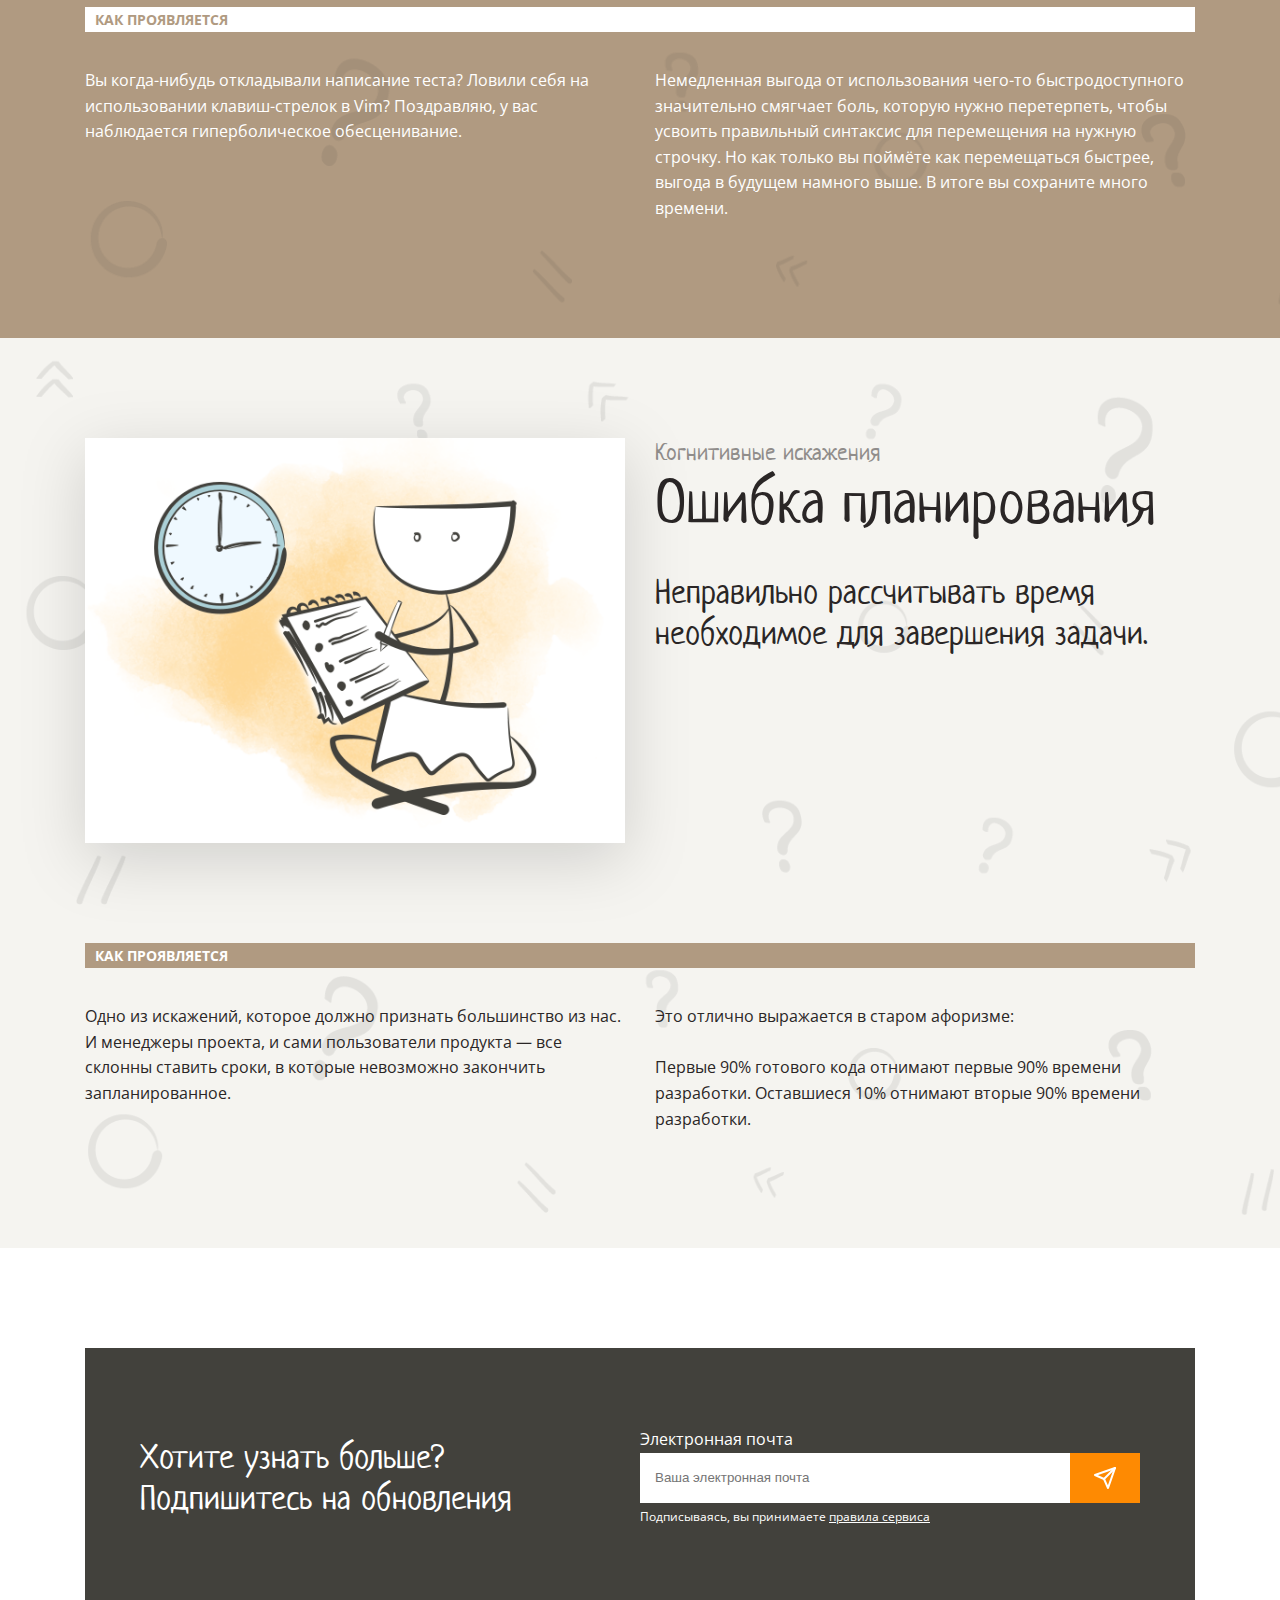
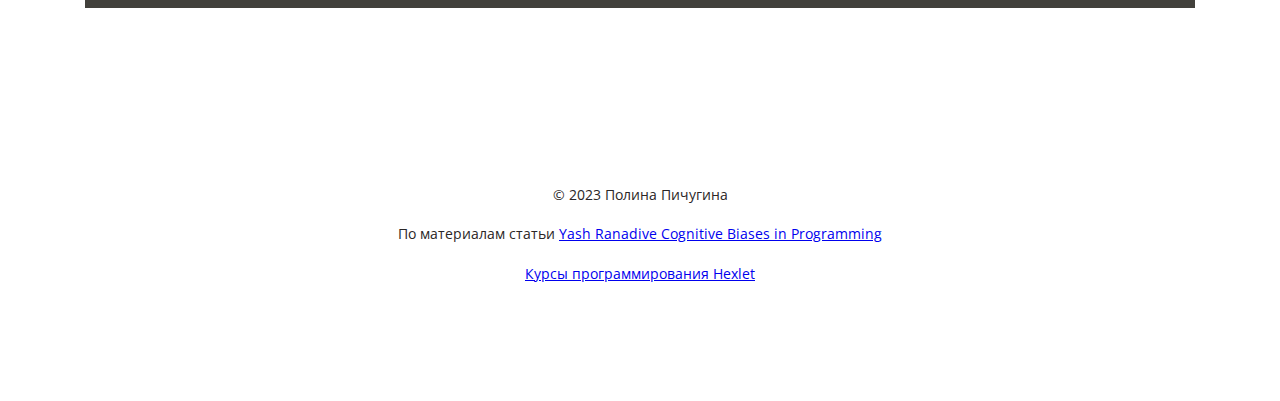
==== commit 2b9887a2: "Update index.html Polina" ====
--- a/src/index.html
+++ b/src/index.html
@@ -30,7 +30,7 @@
 </div>
 </header>
 <main>
-    <section class = "video-section">
+    <section class = "video-section mz">
         <div class = "container">
          <h2 class = "video-name"><span class="dark">Что же это такое,</span><br><span class="main-color">когнитивные искажения?</span></h2>
          <p class = "dark video-name">Что такое когнитивные искажения. Petrovna Channel</p>
--- a/src/style.css
+++ b/src/style.css
@@ -115,6 +115,9 @@
     text-decoration: none;
     margin-top: 20px;
 }
+.more-block {
+    margin-top: 15px;
+}
 .descr-column {
     flex-basis: 50%;
 }
@@ -136,17 +139,27 @@
 .video-name {
     margin-bottom: 30px;
 }
-.video-section::after {
-    height: 100px;
-    content: '';
-    position: absolute;
-    bottom: 0;
-    right: 0;
-    left: 0;
-    background-color: var(--main-dark-color);
-    z-index: -1;
-}
+.video-section {
+    text-align: center;
+    position: relative;
+    margin-bottom: -130px;
+    z-index: 2;
+}
+.video-section > h2 {
+    margin-bottom: 30px;
+}
+.video {
+    filter: drop-shadow(0 16px 32px rgba(0 0 0 / 15%));
+    position: relative;
+    top: 80px;
+    margin-top: -80px;
+    margin-left: auto;
+    margin-right: auto;
+}
+
+
 #navigation {
+    padding-top: 100px;
     background-color: var(--main-dark-color);
 }
 .nav {
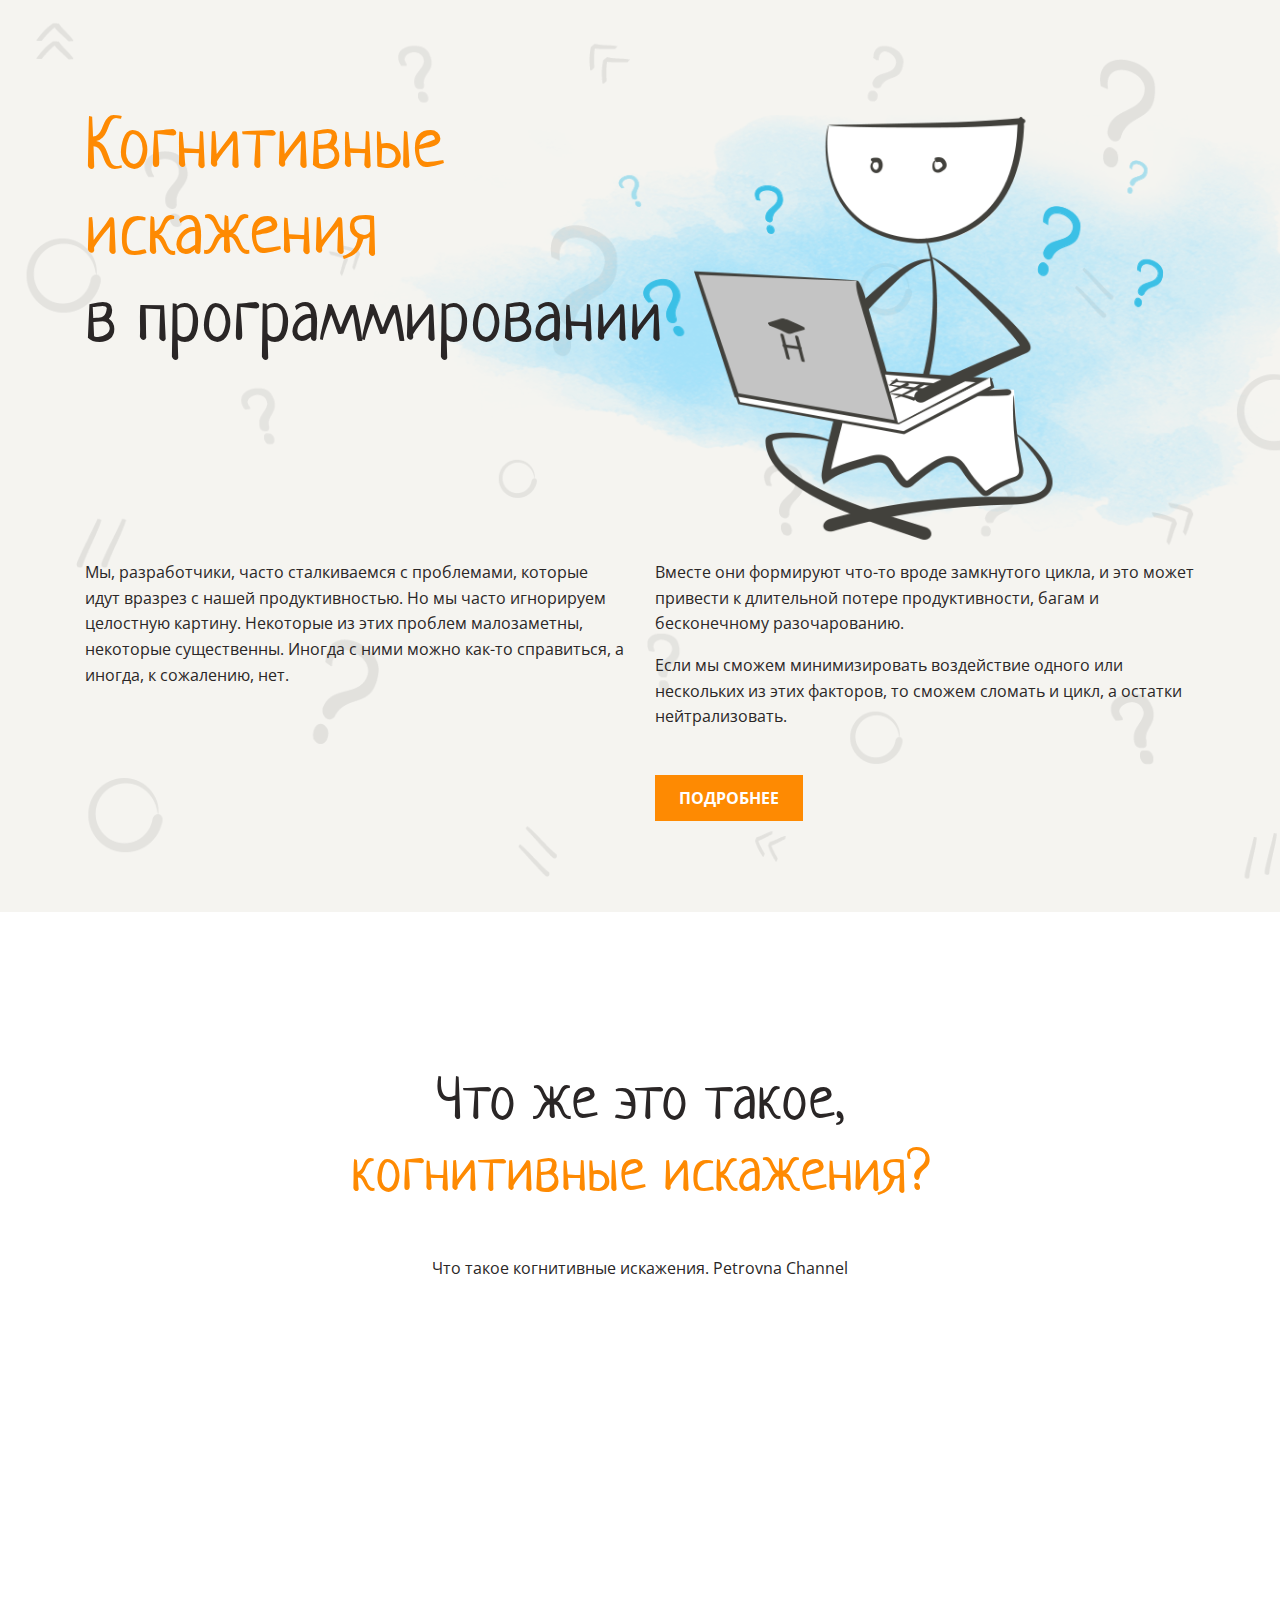
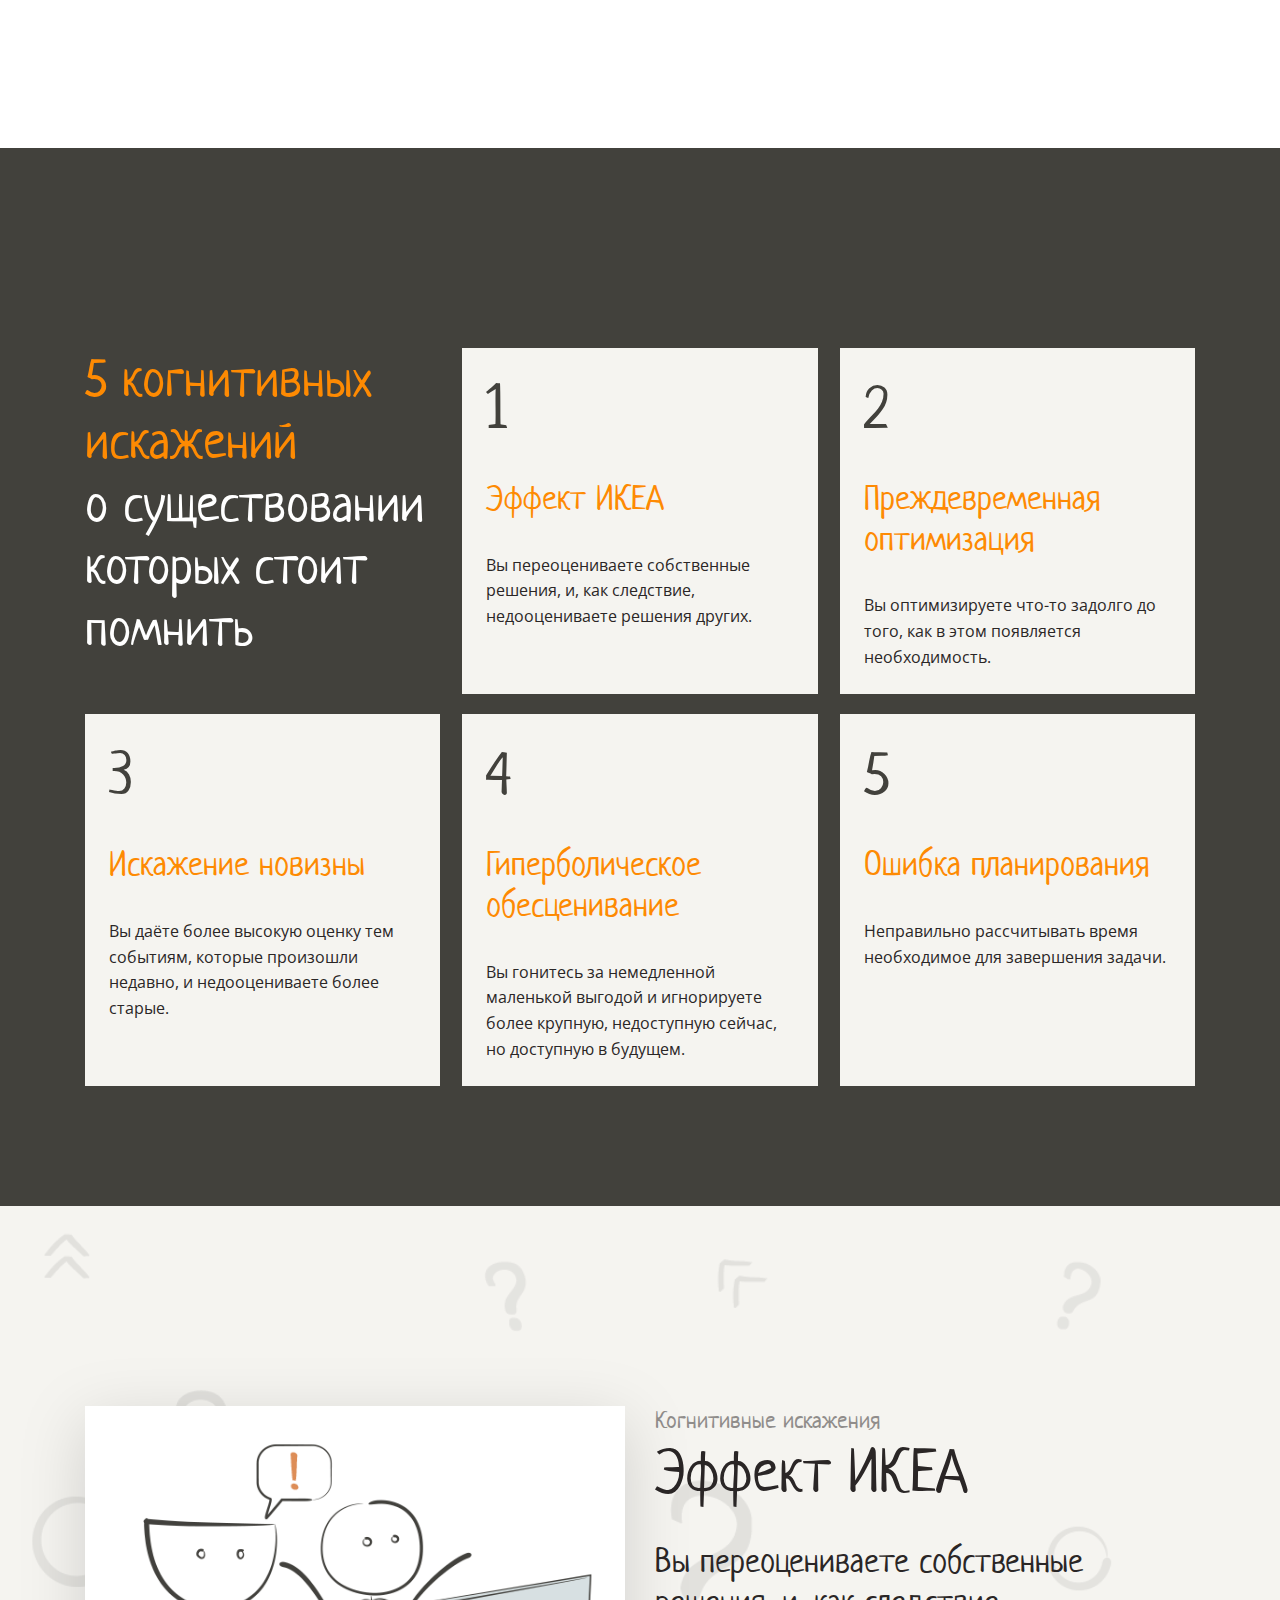
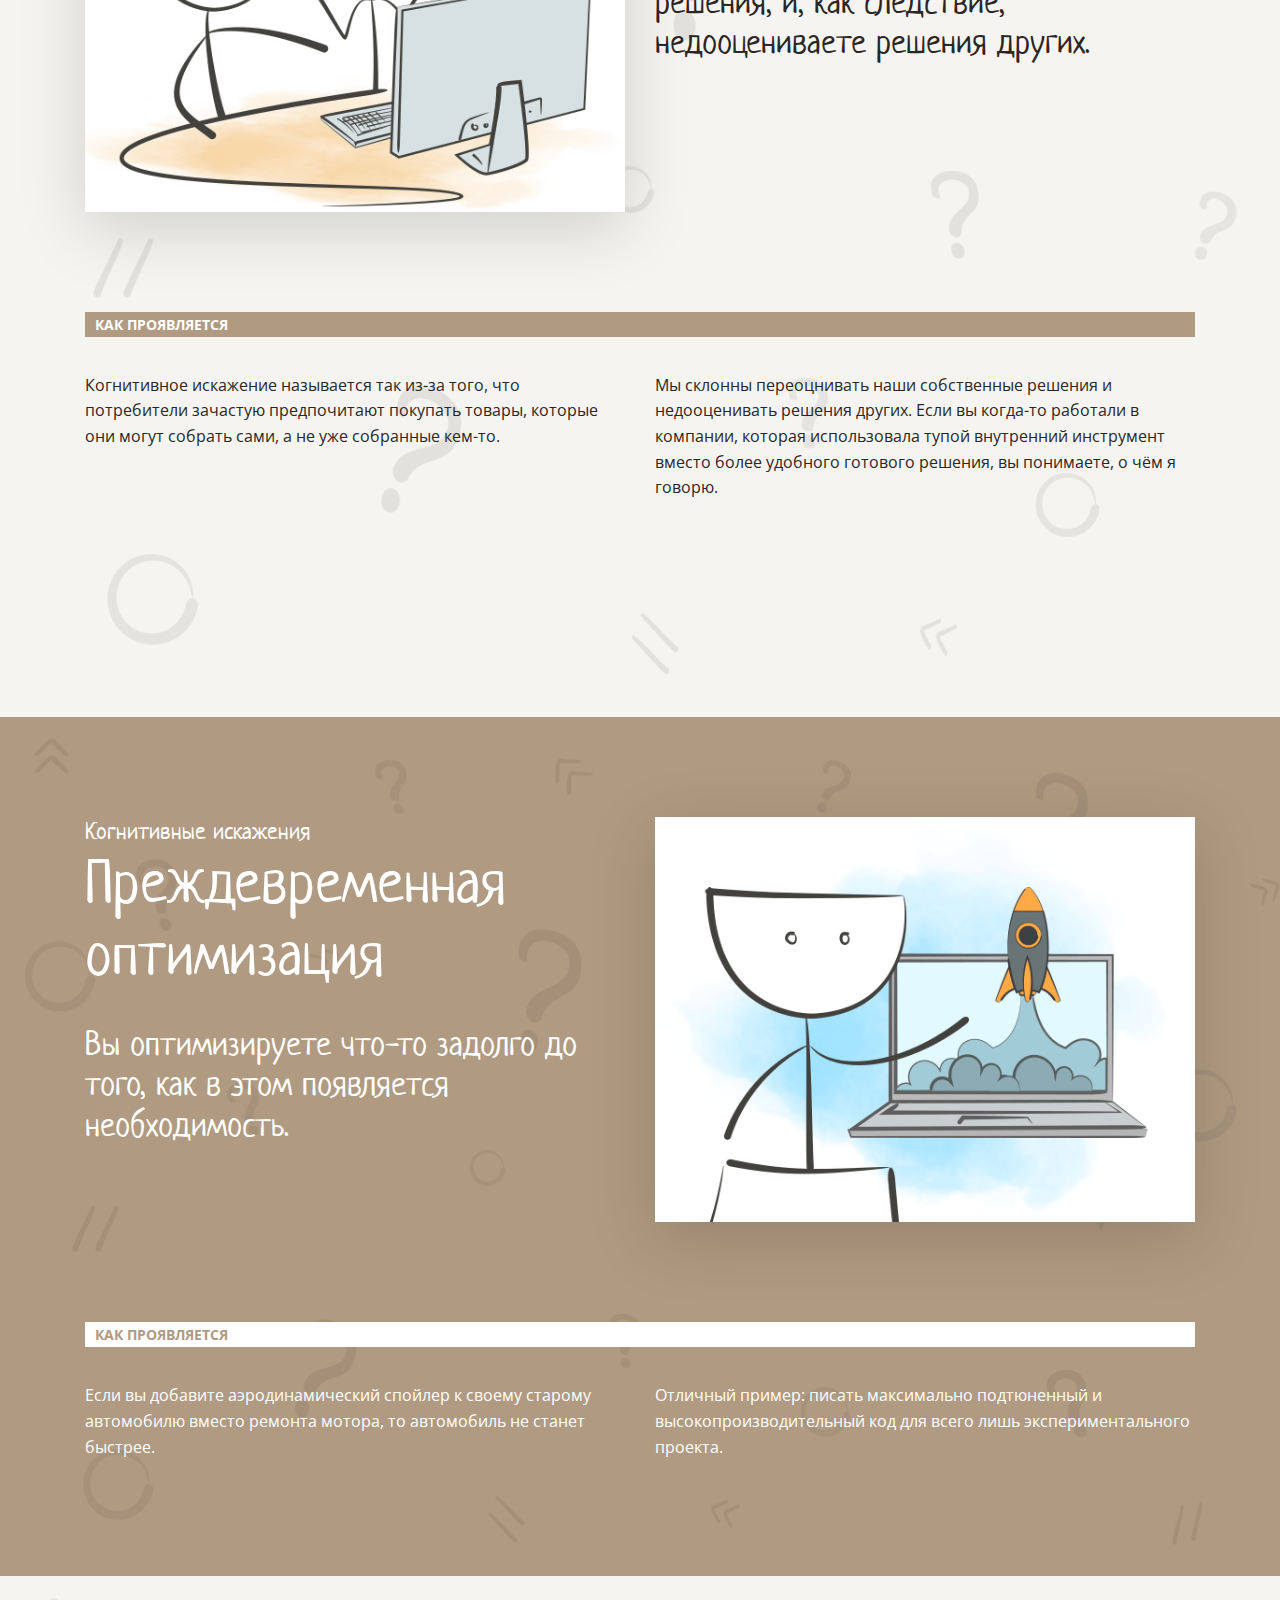
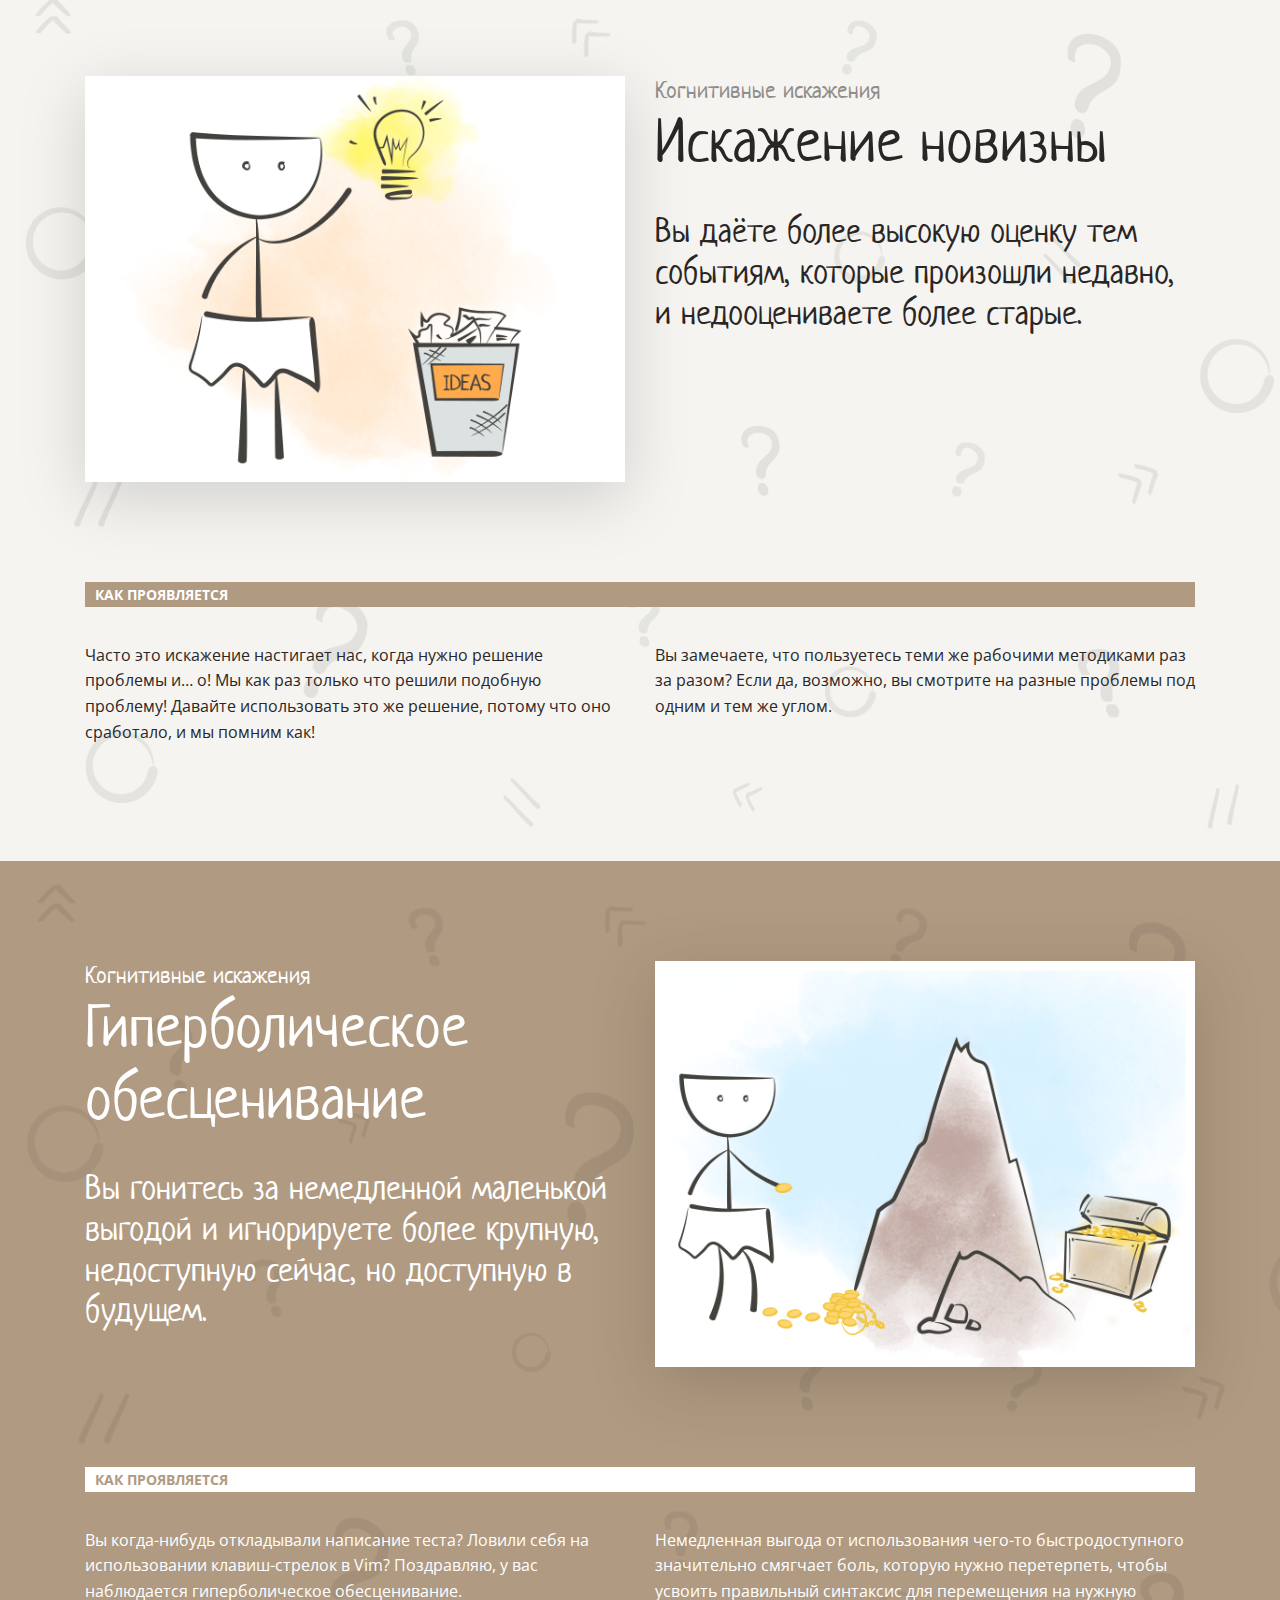
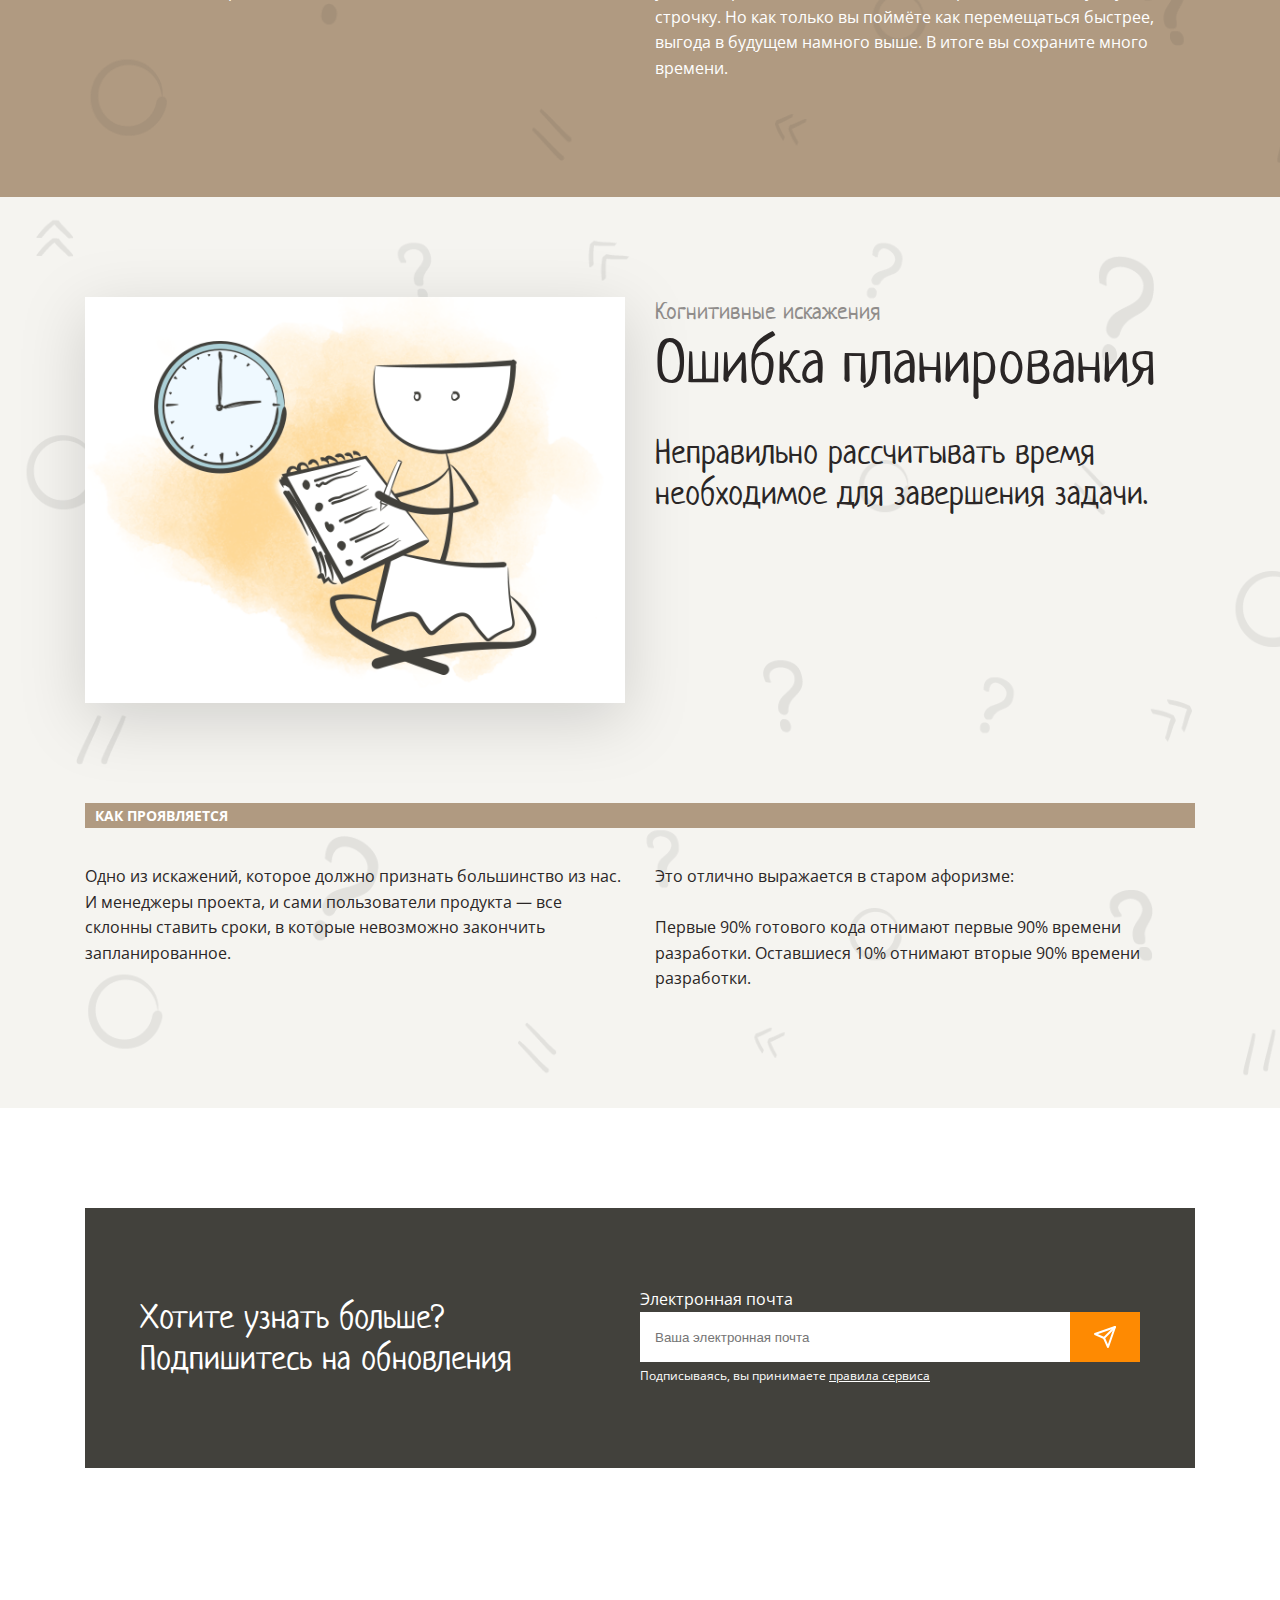
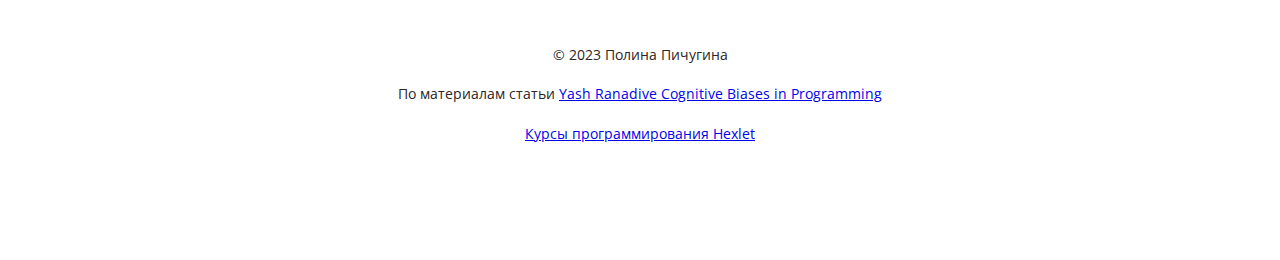
==== commit f0e798a1: "Update index.html Polina" ====
--- a/src/index.html
+++ b/src/index.html
@@ -30,10 +30,10 @@
 </div>
 </header>
 <main>
-    <section class = "video-section mz">
+    <section class = "video-section">
         <div class = "container">
          <h2 class = "video-name"><span class="dark">Что же это такое,</span><br><span class="main-color">когнитивные искажения?</span></h2>
-         <p class = "dark video-name">Что такое когнитивные искажения. Petrovna Channel</p>
+         <p class = "dark video-name mz">Что такое когнитивные искажения. Petrovna Channel</p>
          <iframe class="video" width="919" height="569" src="https://www.youtube.com/embed/jie9AizBqss" frameborder="0" allowfullscreen></iframe>
         </div>
     </section>
--- a/src/style.css
+++ b/src/style.css
@@ -124,24 +124,6 @@
 .video-section {
     text-align: center;
     position: relative;
-}
-.video-section > h2 {
-    margin-bottom: 30px;
-}
-.video {
-    filter: drop-shadow(0 16px 32px rgba(0 0 0 / 15%));
-    position: relative;
-    top: 80px;
-    margin-top: -80px;
-    margin-left: auto;
-    margin-right: auto;
-}
-.video-name {
-    margin-bottom: 30px;
-}
-.video-section {
-    text-align: center;
-    position: relative;
     margin-bottom: -130px;
     z-index: 2;
 }
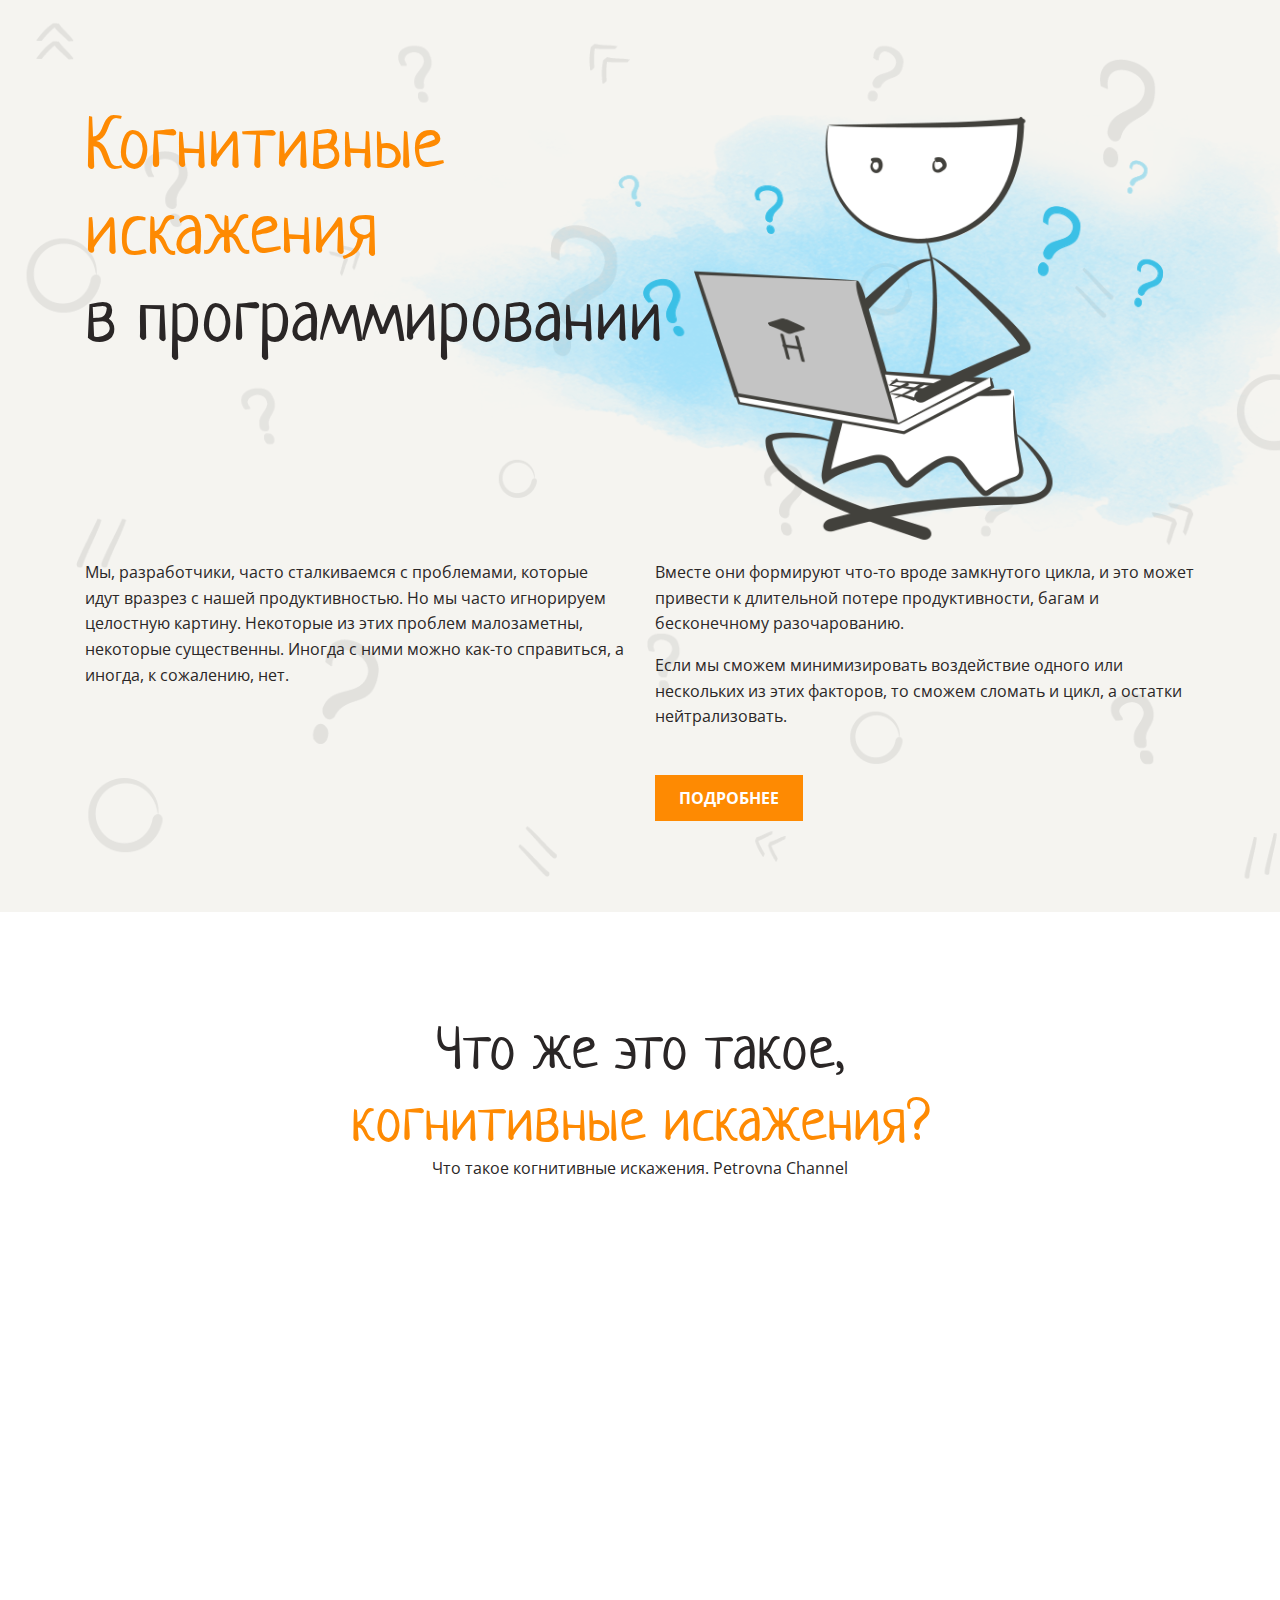
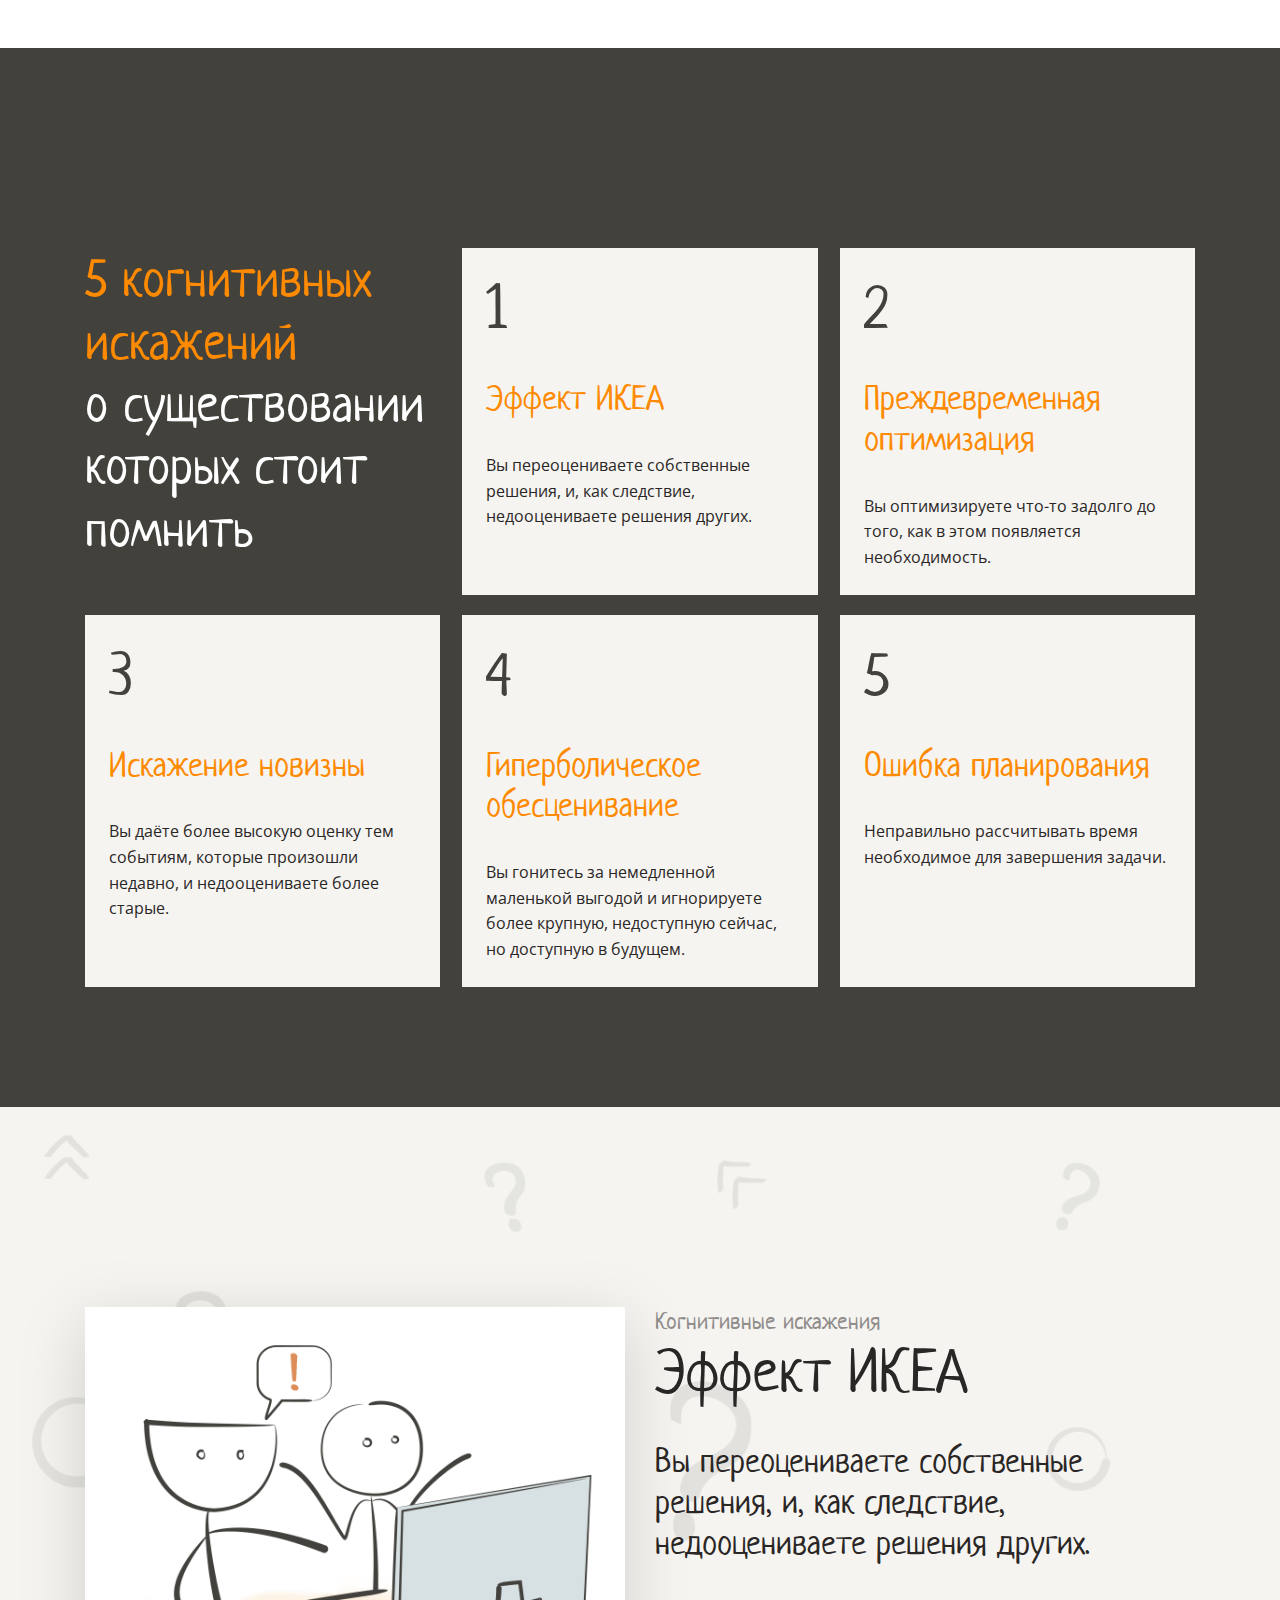
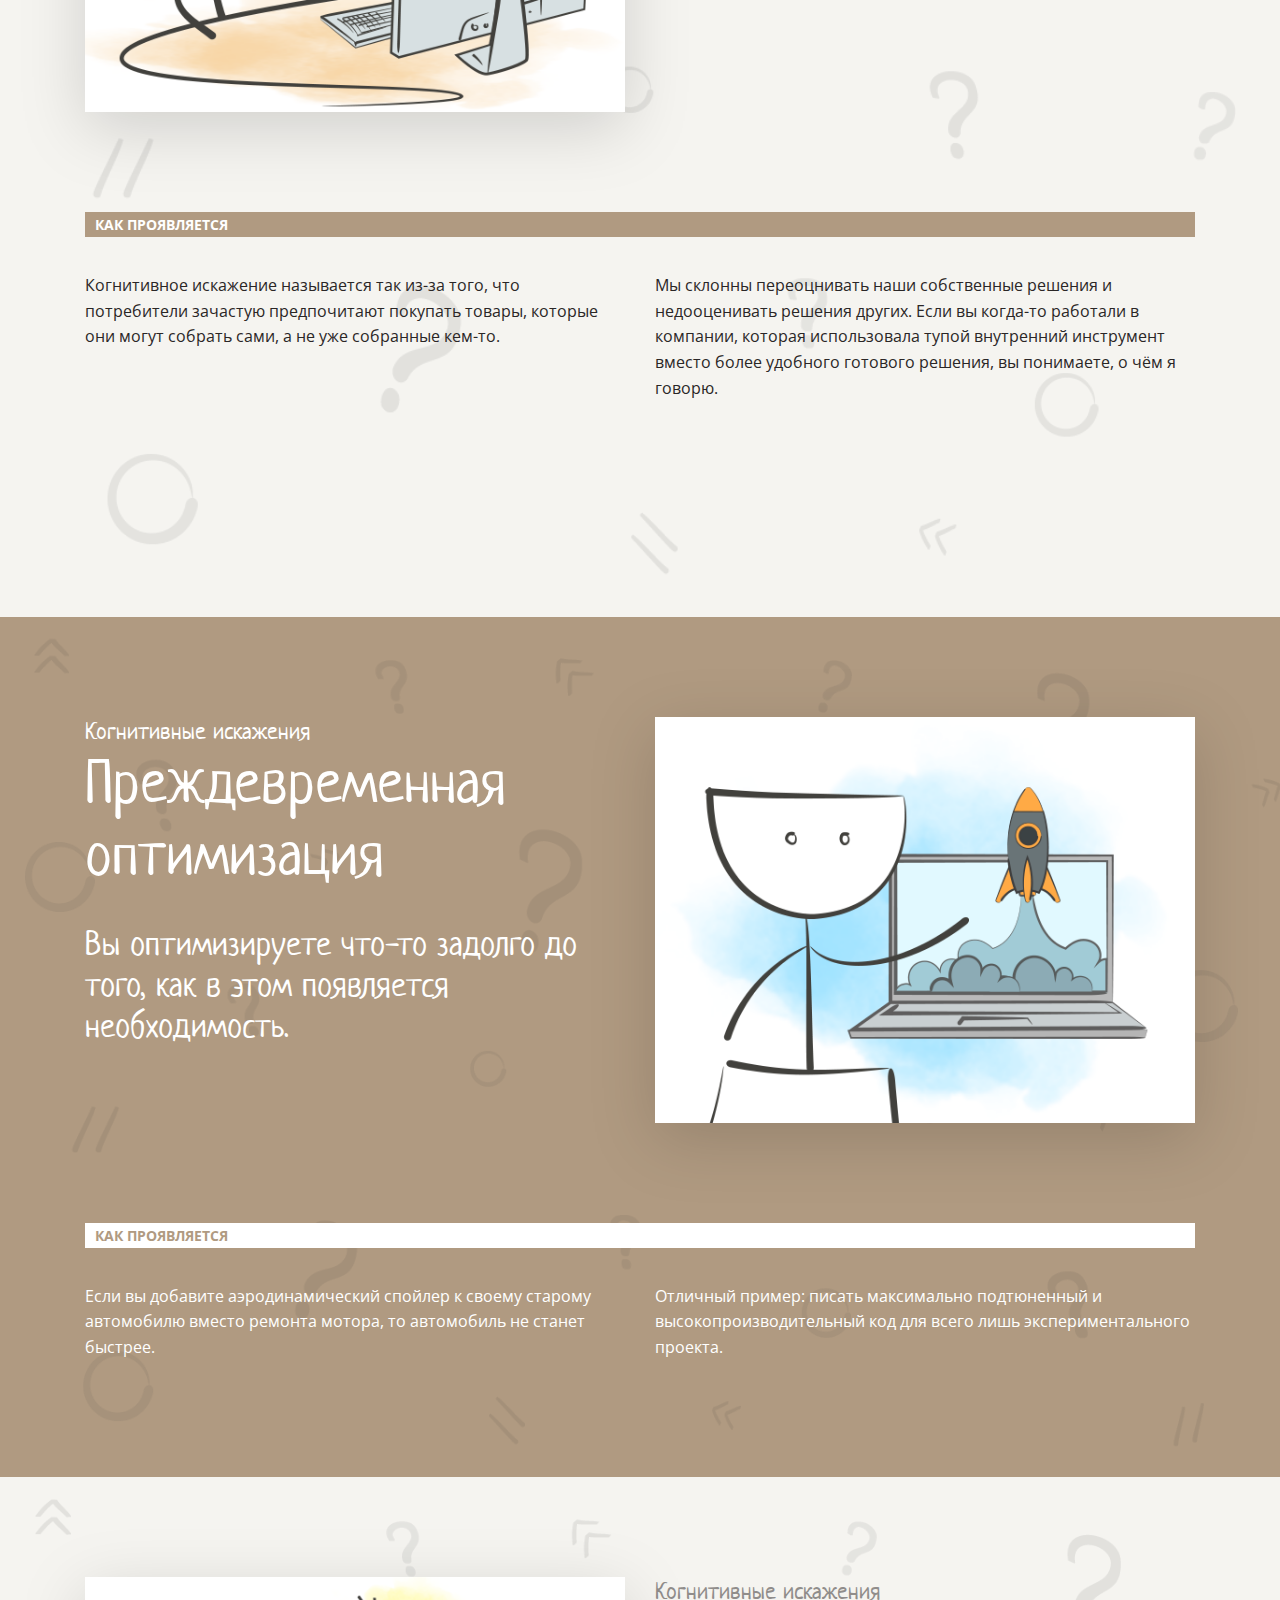
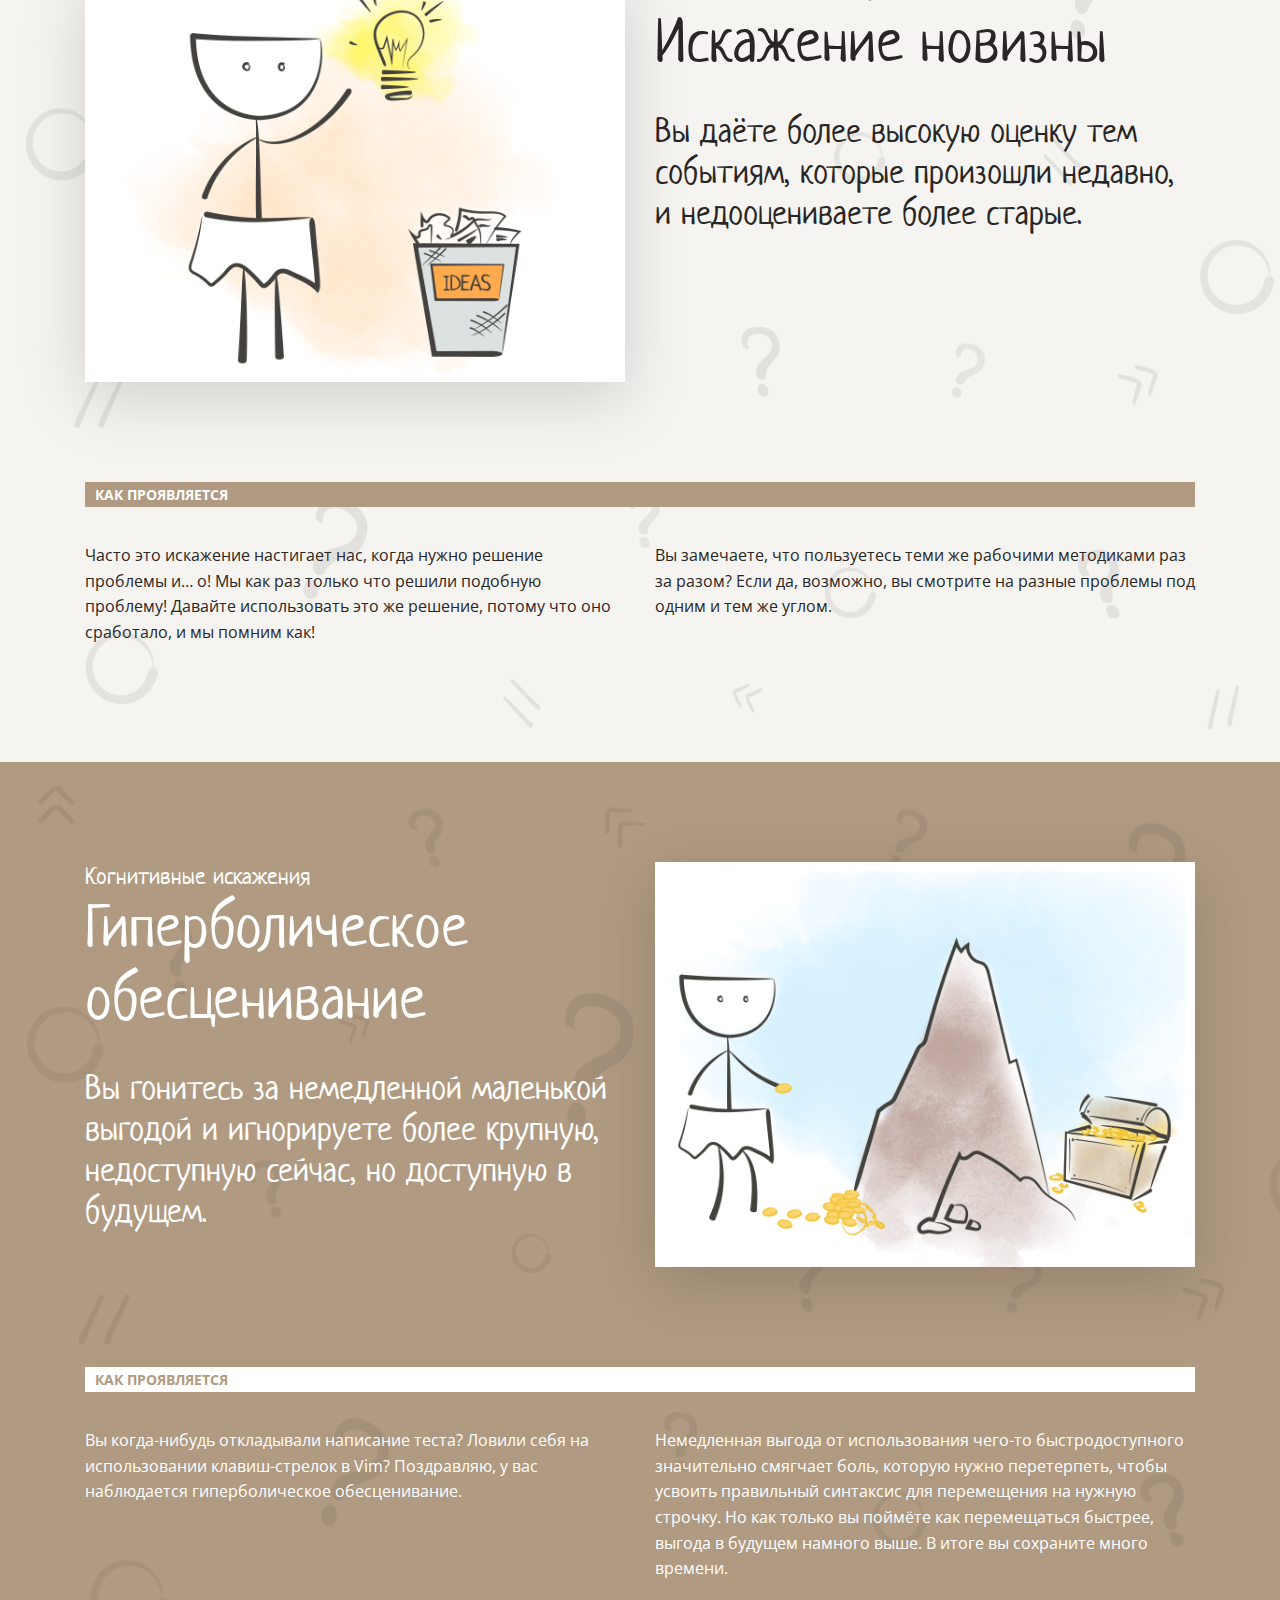
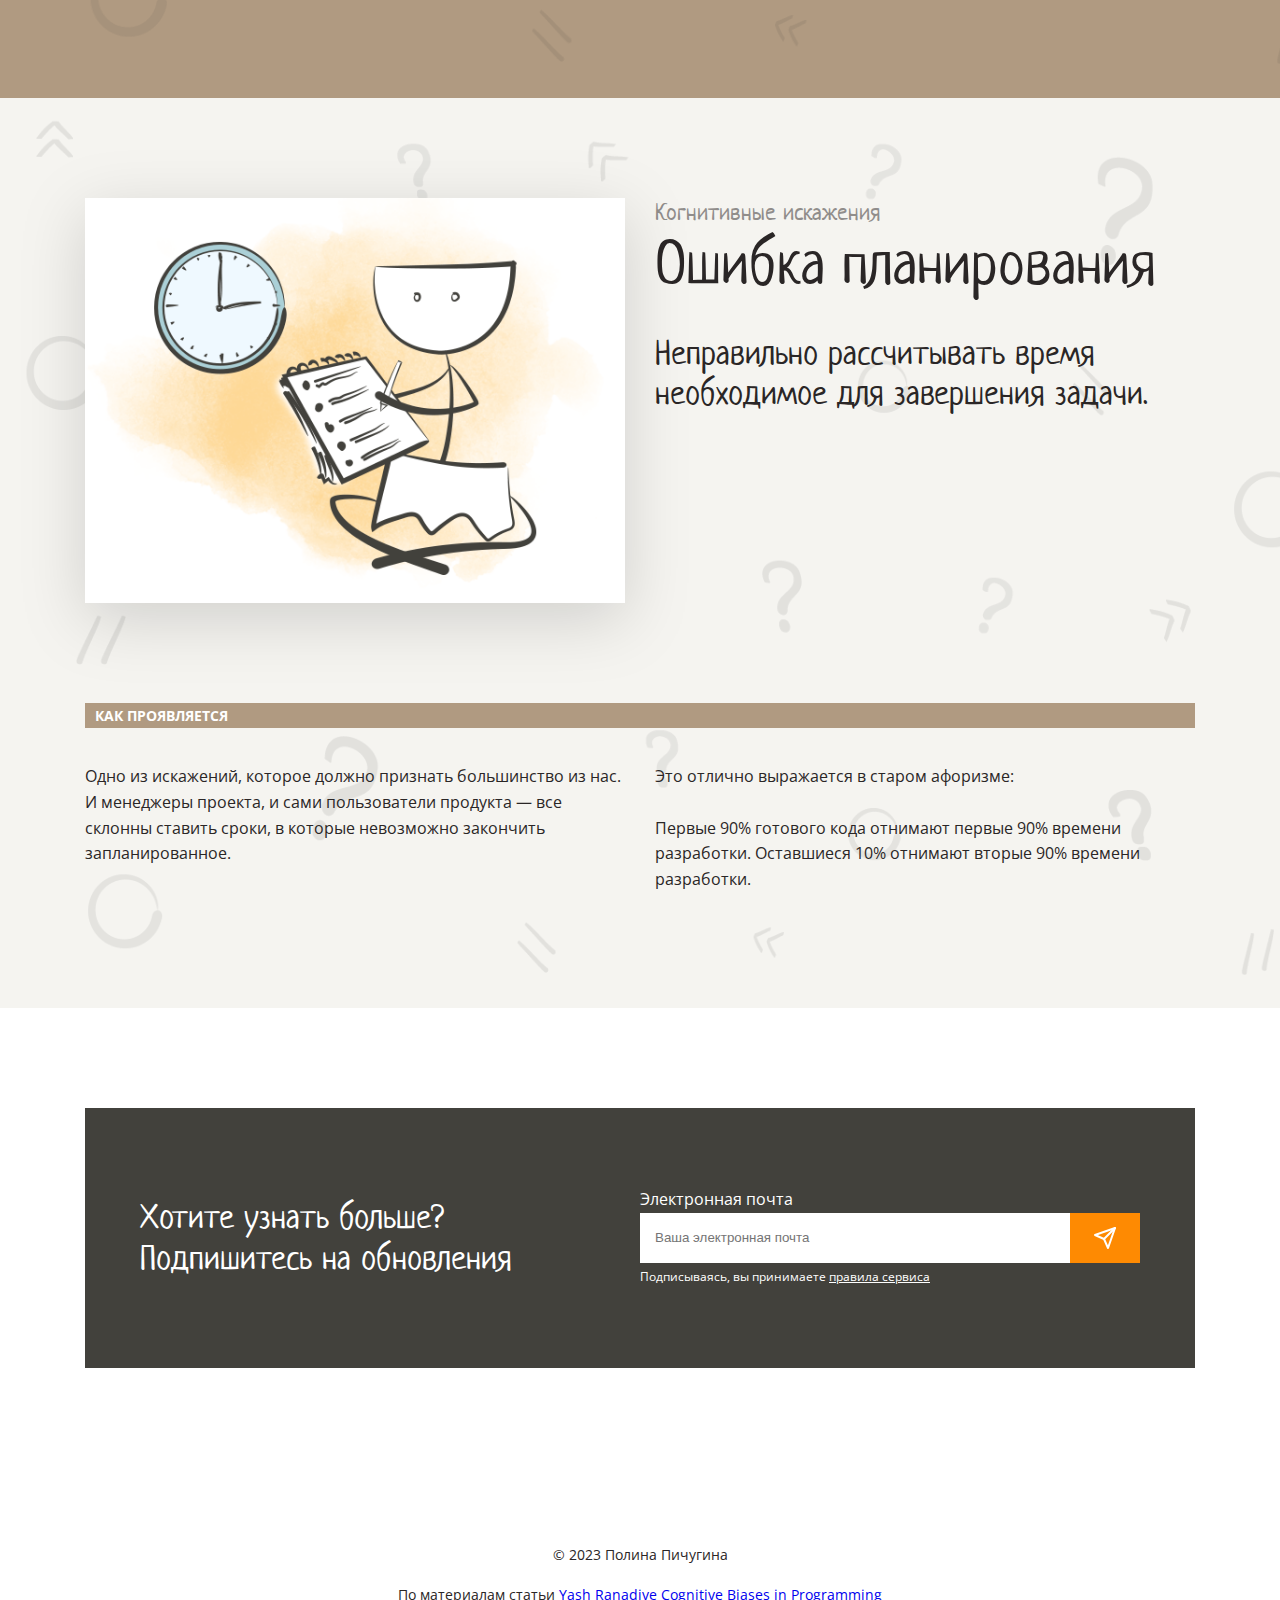
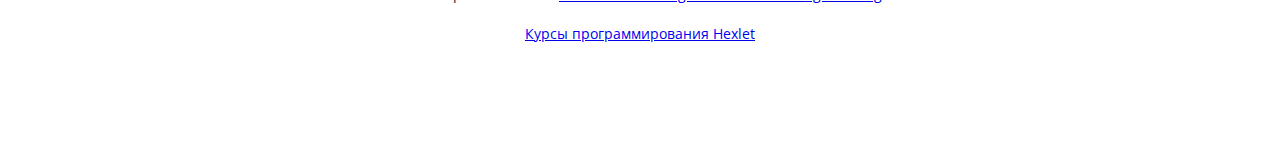
==== commit c2850cfb: "Update index.html polina" ====
--- a/src/index.html
+++ b/src/index.html
@@ -32,7 +32,7 @@
 <main>
     <section class = "video-section">
         <div class = "container">
-         <h2 class = "video-name"><span class="dark">Что же это такое,</span><br><span class="main-color">когнитивные искажения?</span></h2>
+         <h2 class = "video-name mz"><span class="dark">Что же это такое,</span><br><span class="main-color">когнитивные искажения?</span></h2>
          <p class = "dark video-name mz">Что такое когнитивные искажения. Petrovna Channel</p>
          <iframe class="video" width="919" height="569" src="https://www.youtube.com/embed/jie9AizBqss" frameborder="0" allowfullscreen></iframe>
         </div>
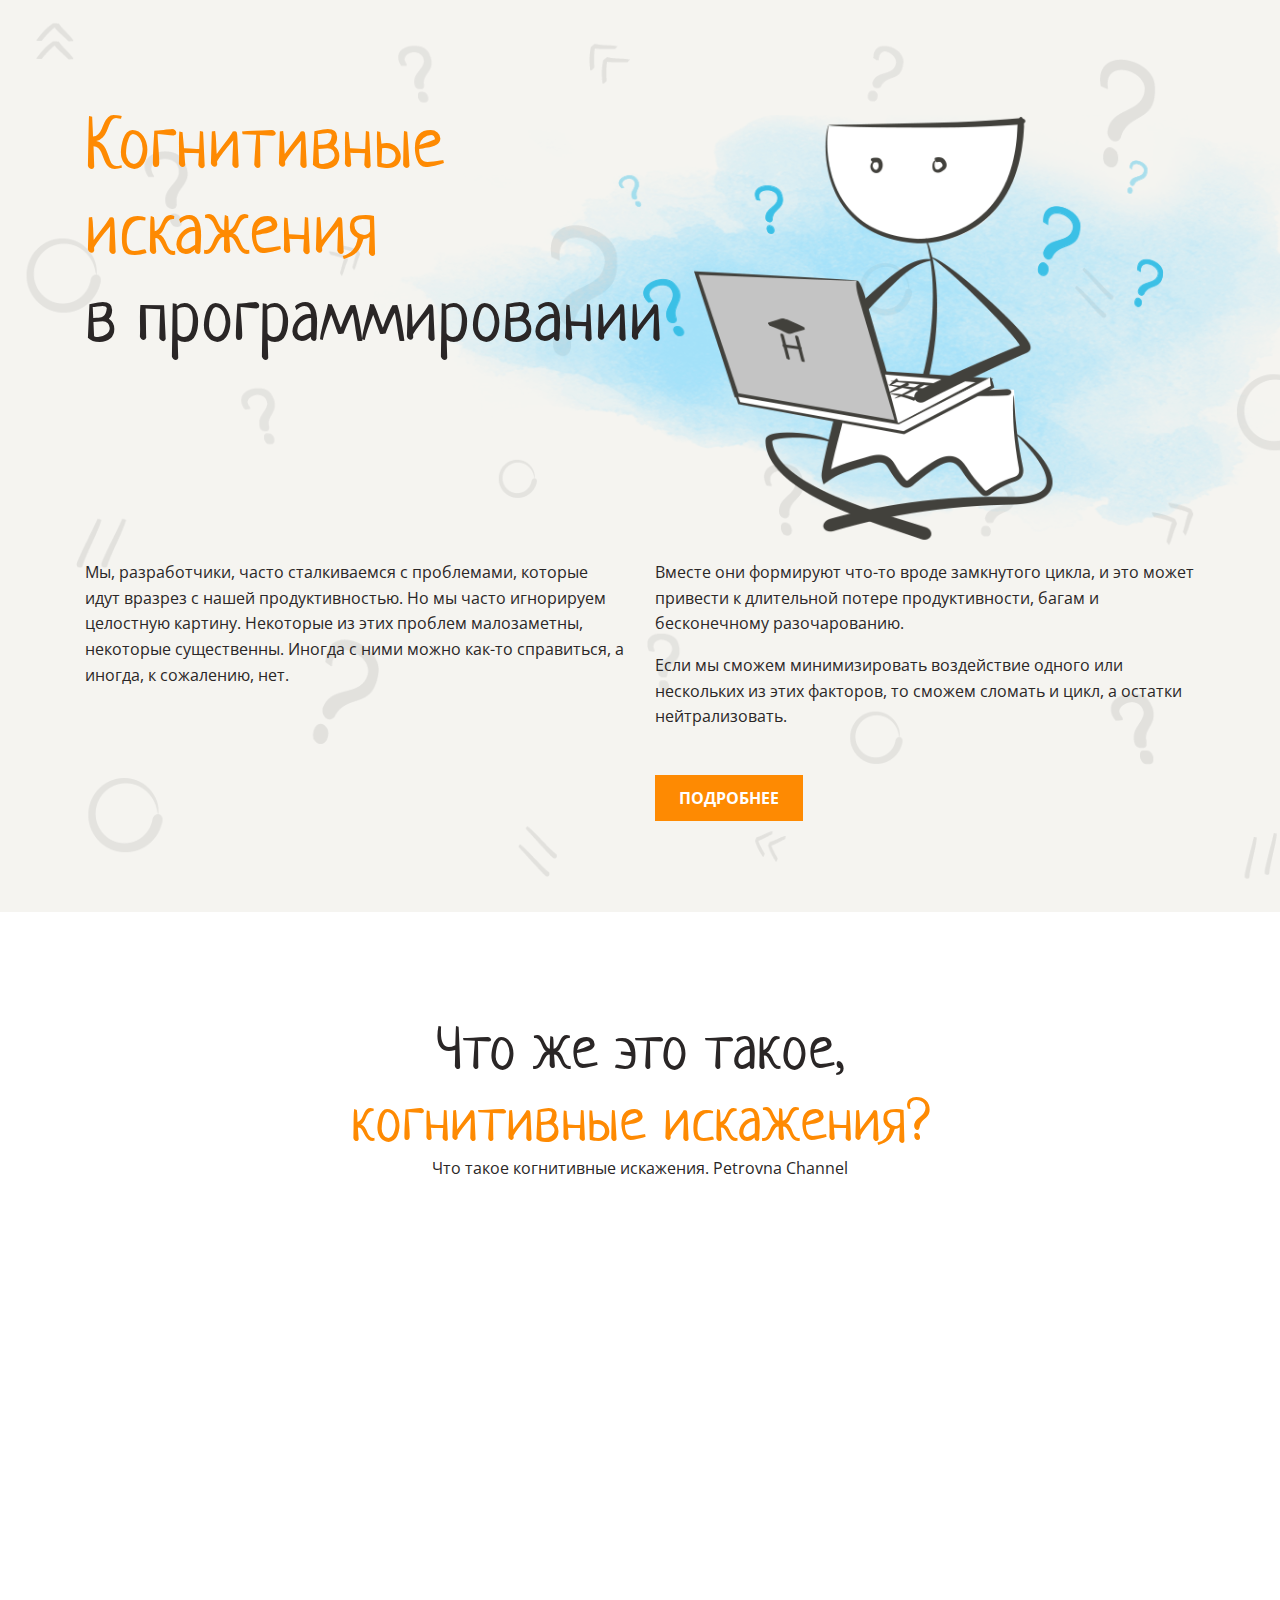
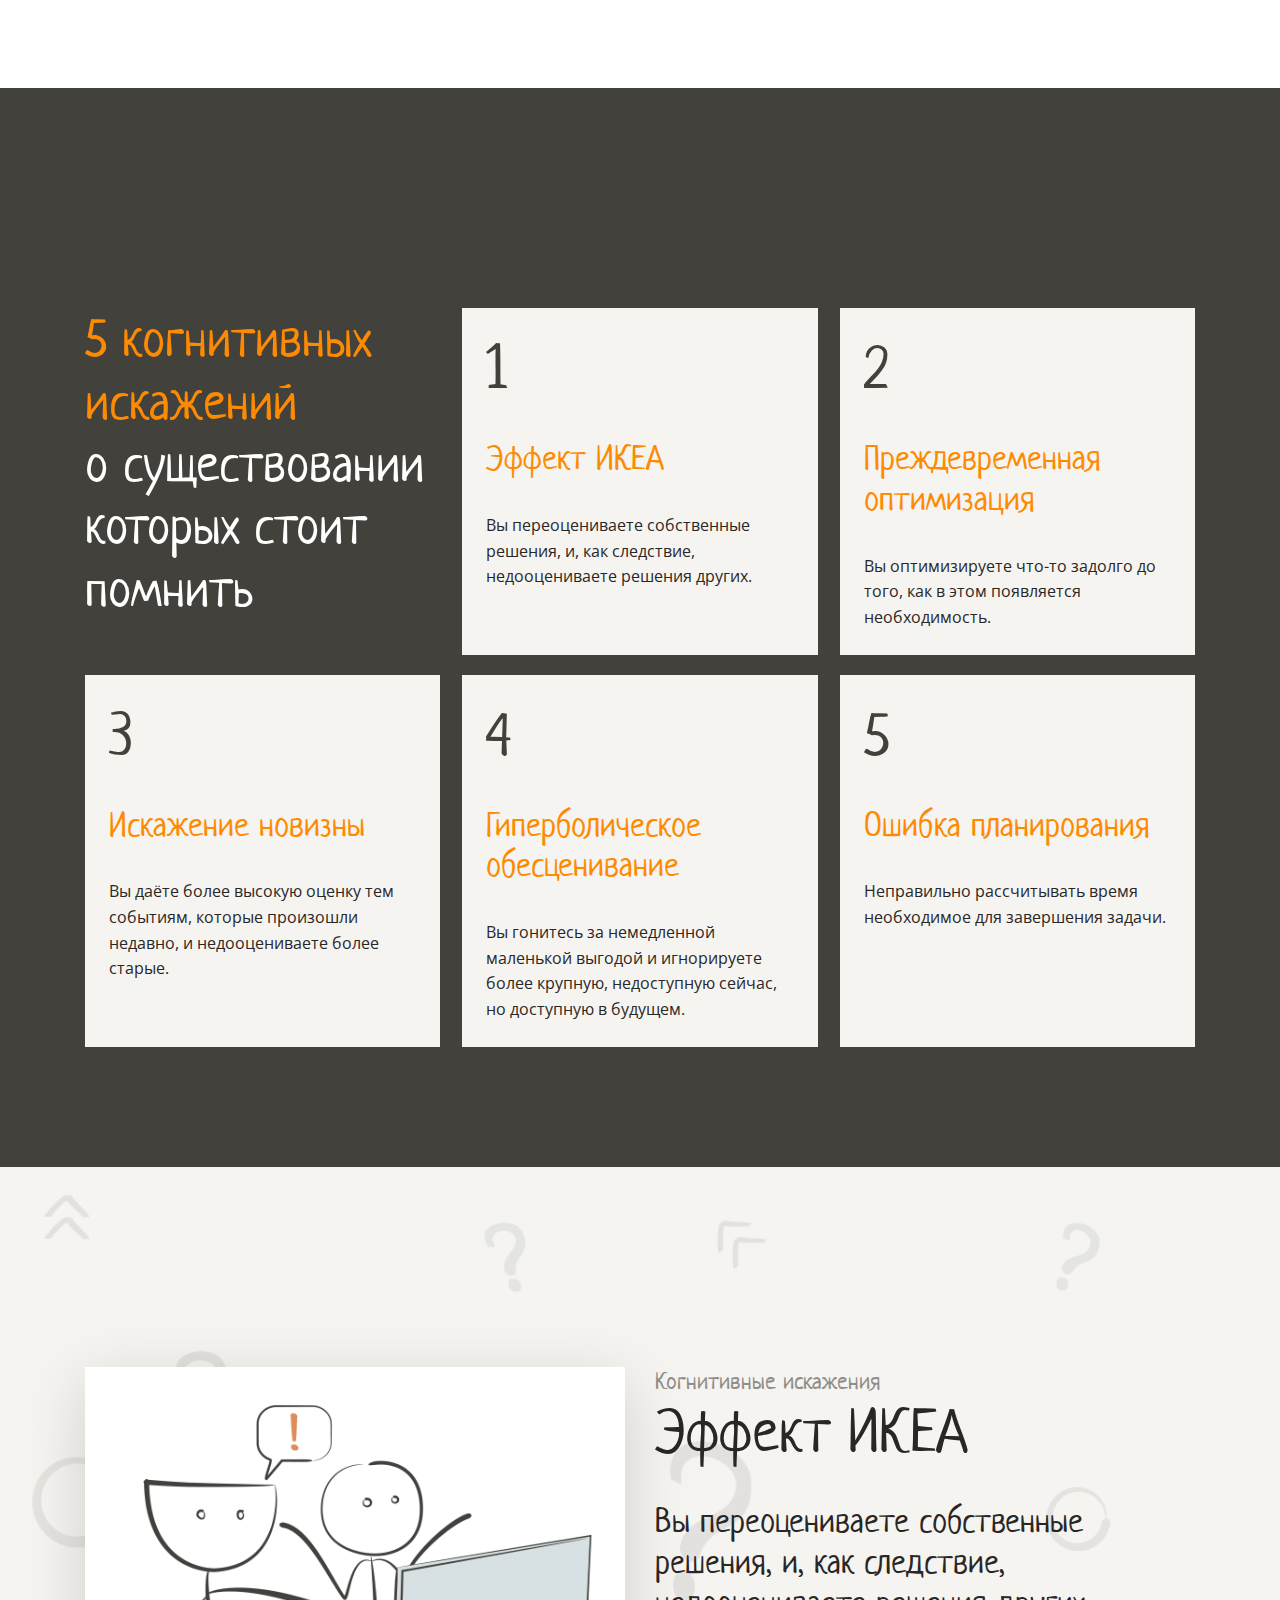
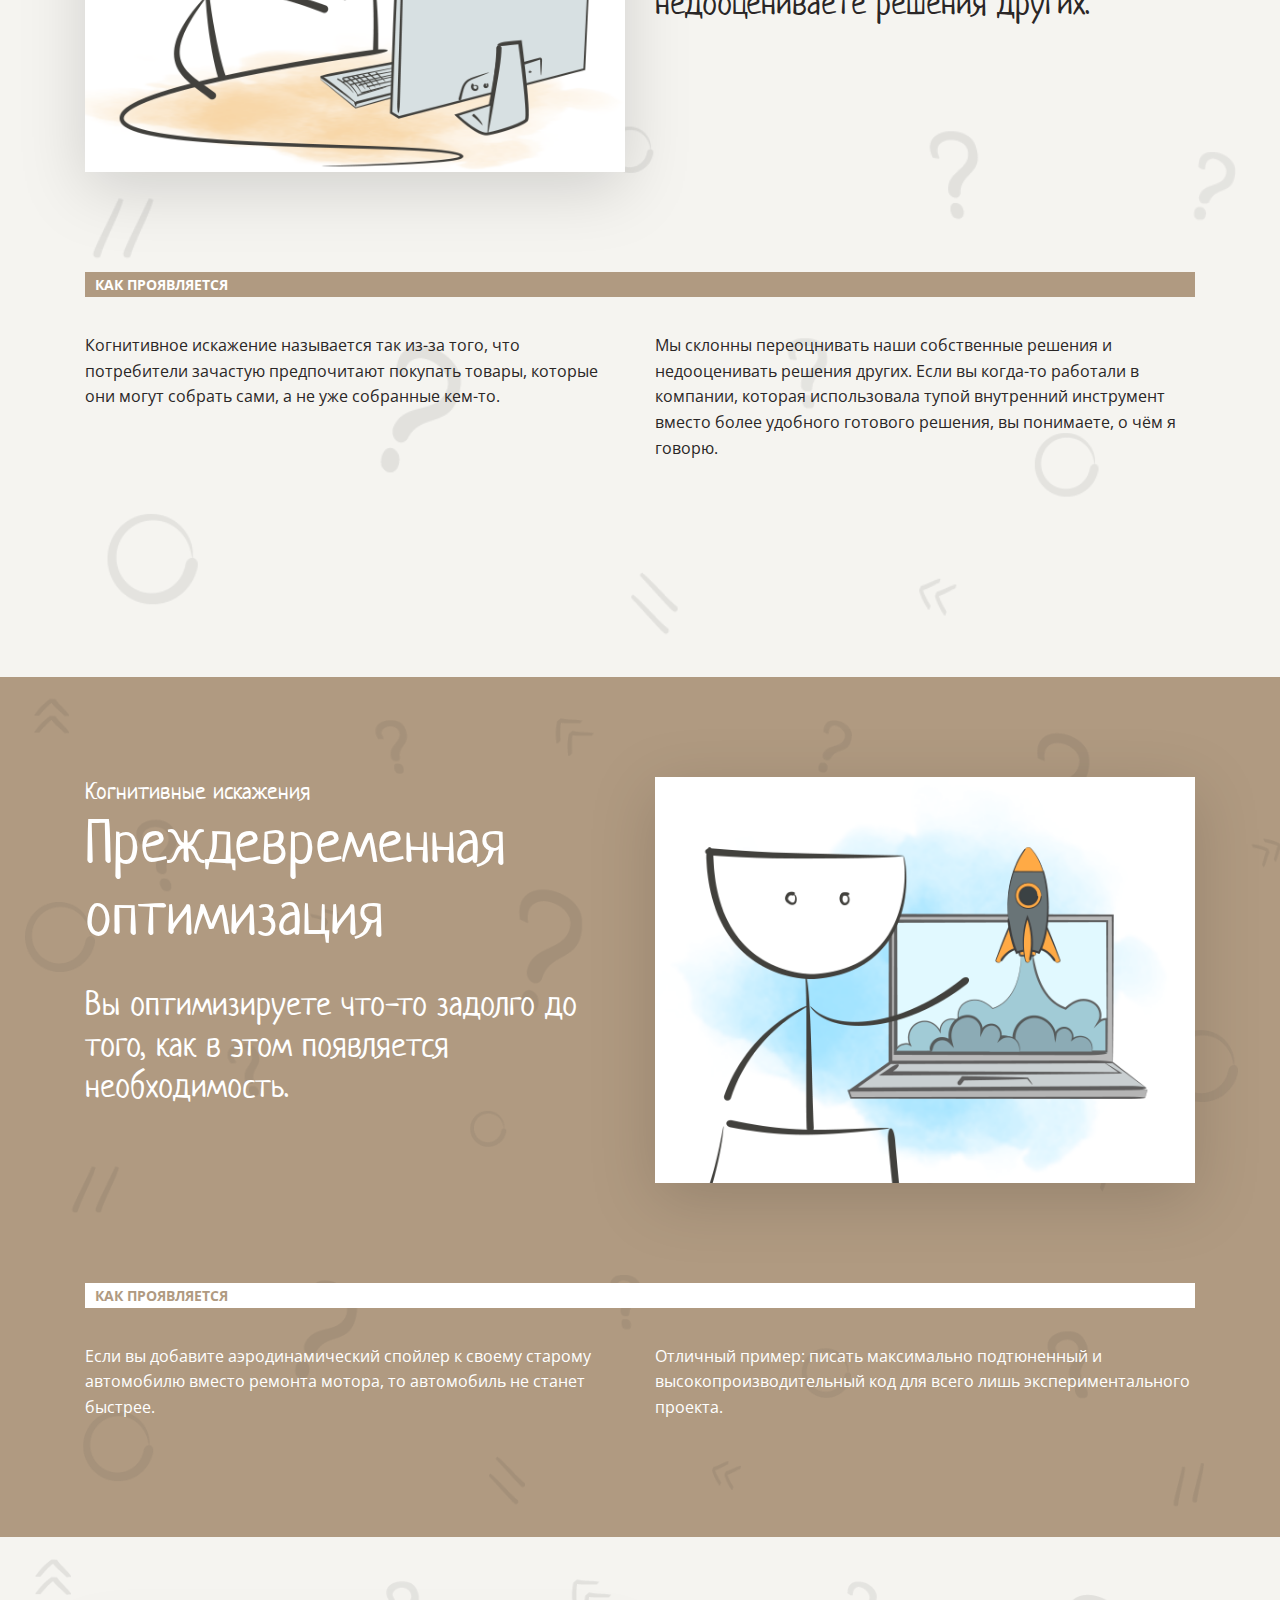
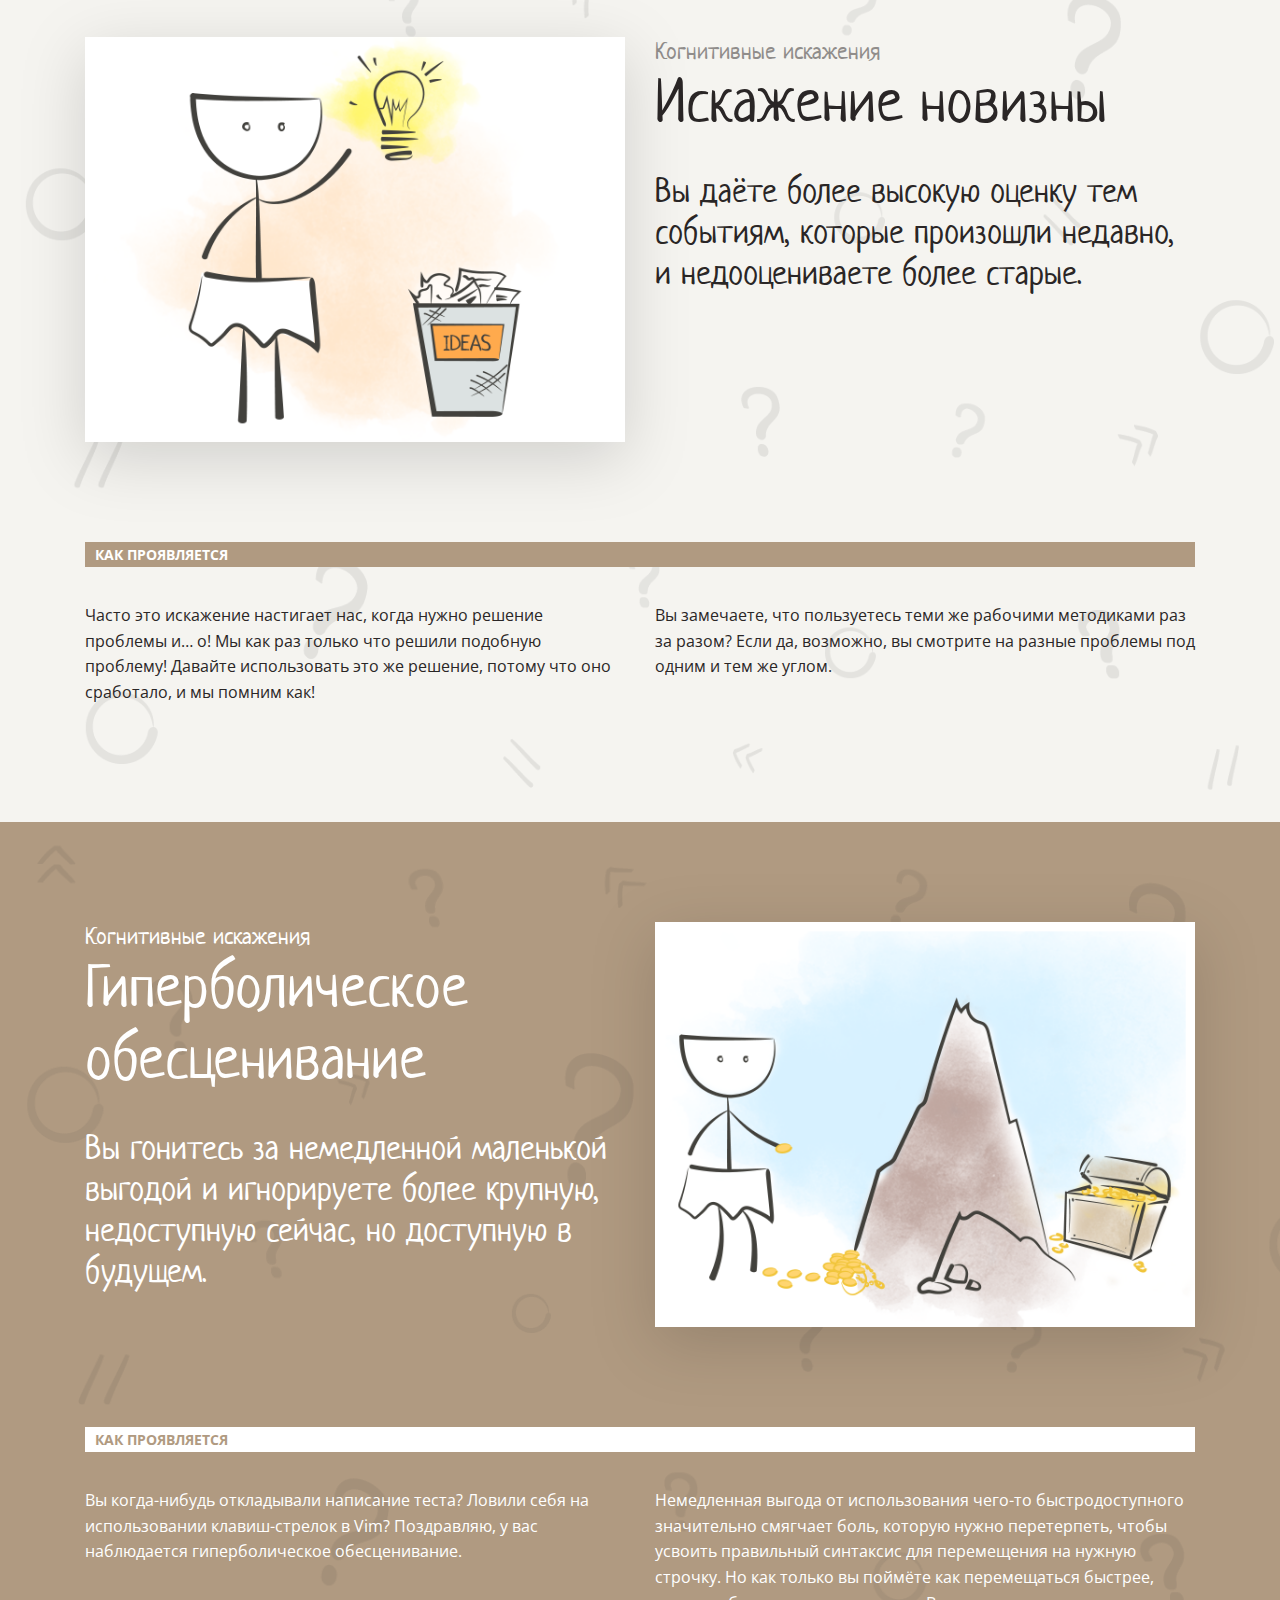
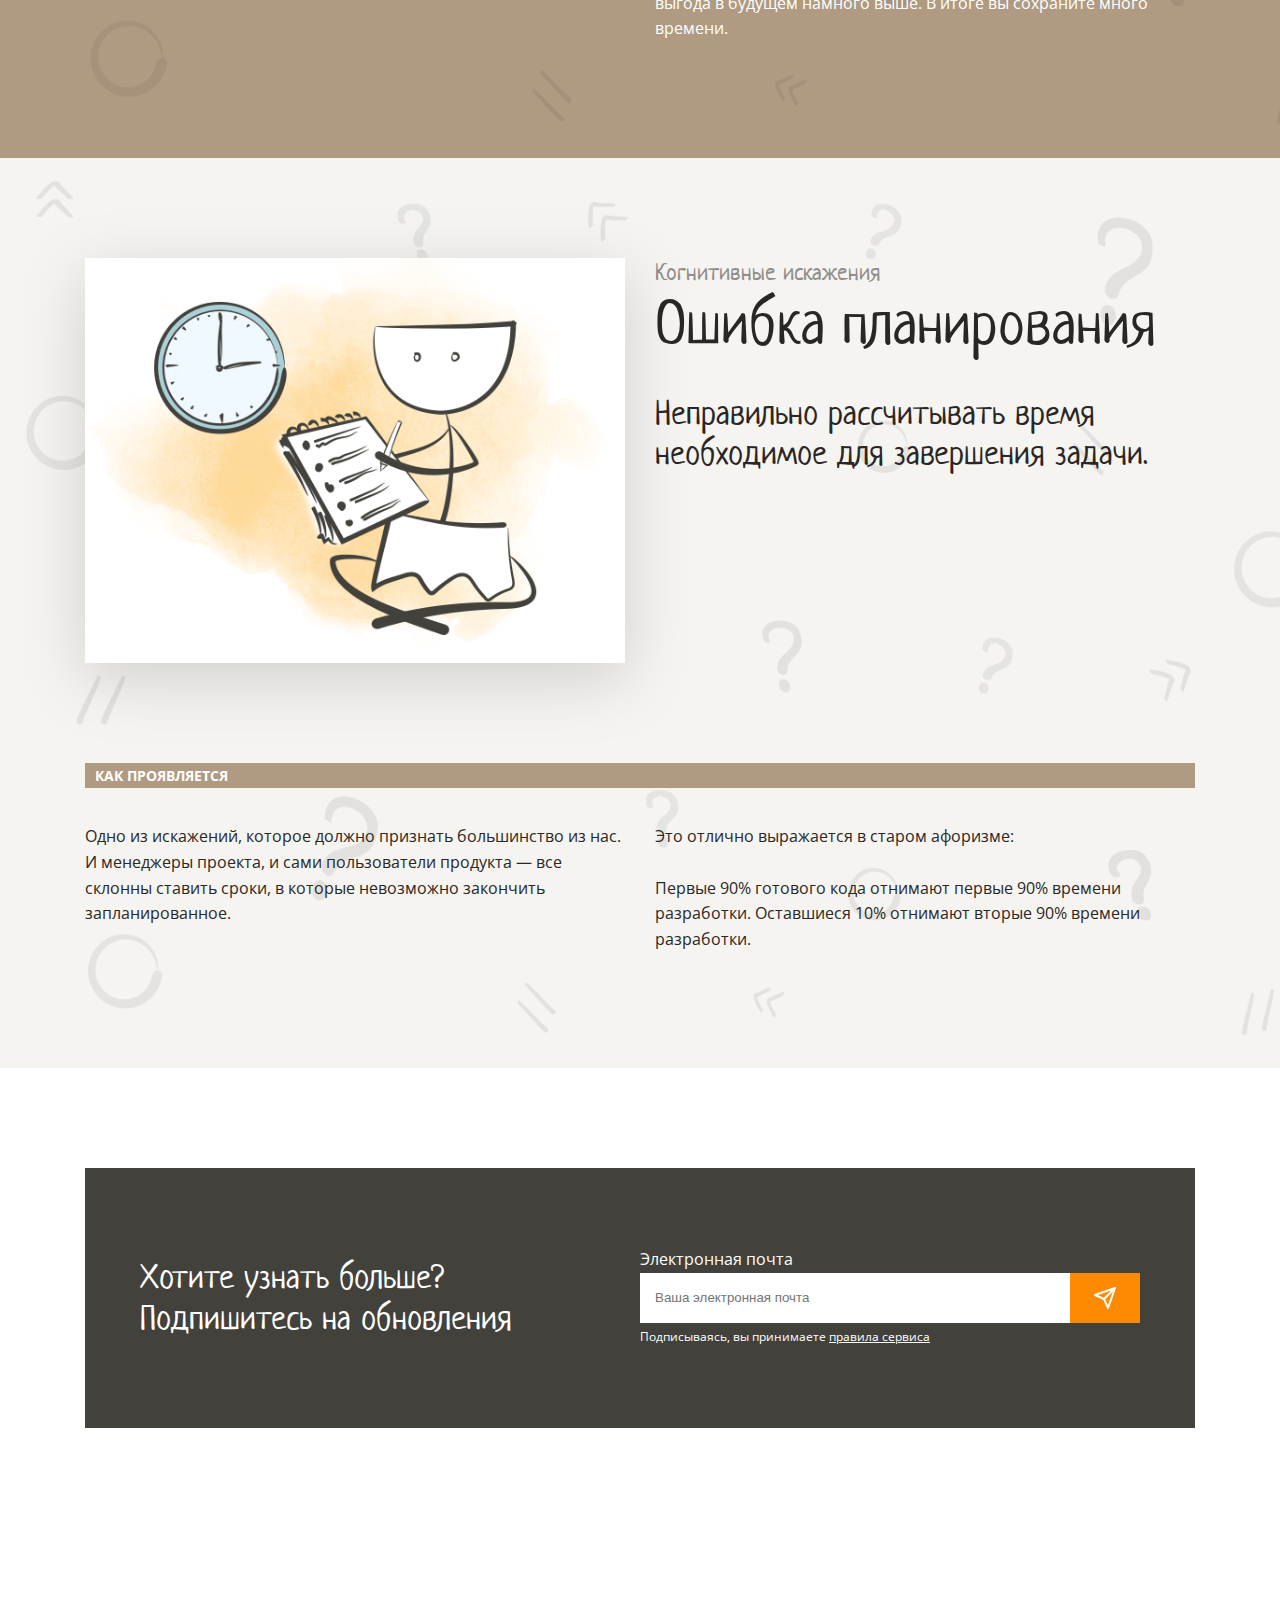
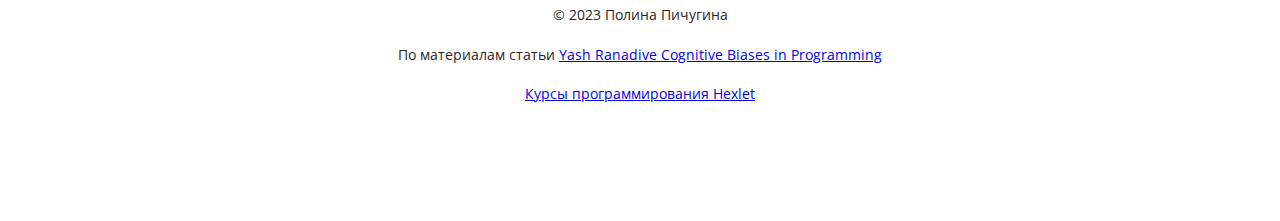
==== commit 6075736f: "Update index.html polina" ====
--- a/src/index.html
+++ b/src/index.html
@@ -33,7 +33,7 @@
     <section class = "video-section">
         <div class = "container">
          <h2 class = "video-name mz"><span class="dark">Что же это такое,</span><br><span class="main-color">когнитивные искажения?</span></h2>
-         <p class = "dark video-name mz">Что такое когнитивные искажения. Petrovna Channel</p>
+         <p class = "dark name-video mz">Что такое когнитивные искажения. Petrovna Channel</p>
          <iframe class="video" width="919" height="569" src="https://www.youtube.com/embed/jie9AizBqss" frameborder="0" allowfullscreen></iframe>
         </div>
     </section>
--- a/src/style.css
+++ b/src/style.css
@@ -124,24 +124,28 @@
 .video-section {
     text-align: center;
     position: relative;
-    margin-bottom: -130px;
+    margin-bottom: -100px;
     z-index: 2;
 }
-.video-section > h2 {
+.mb-30 {
     margin-bottom: 30px;
 }
 .video {
     filter: drop-shadow(0 16px 32px rgba(0 0 0 / 15%));
     position: relative;
-    top: 80px;
-    margin-top: -80px;
+    top: 120px;
+    margin-top: -70px;
     margin-left: auto;
     margin-right: auto;
 }
-
-
+.video-name {
+    margin-top: 5px;
+}
+.name-video {
+    margin: 16px auto;
+}
 #navigation {
-    padding-top: 100px;
+    padding-top: 120px;
     background-color: var(--main-dark-color);
 }
 .nav {
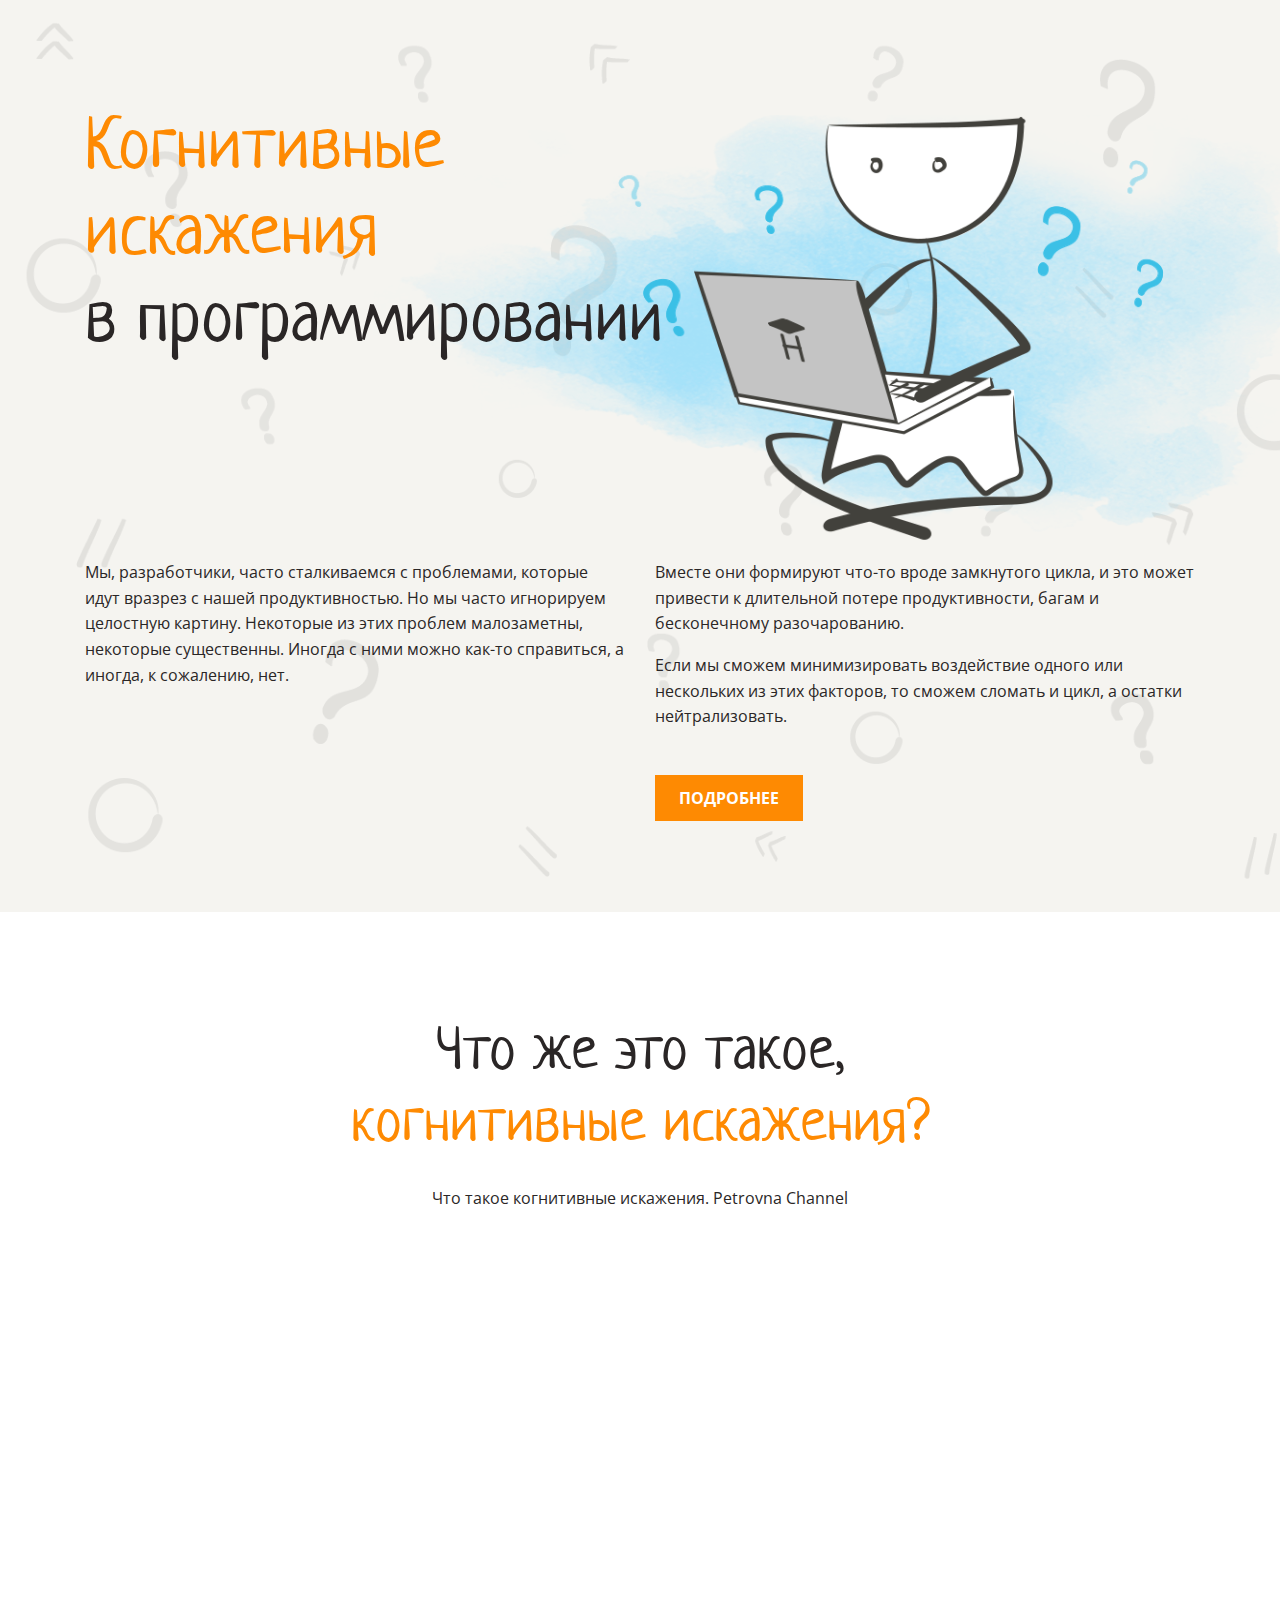
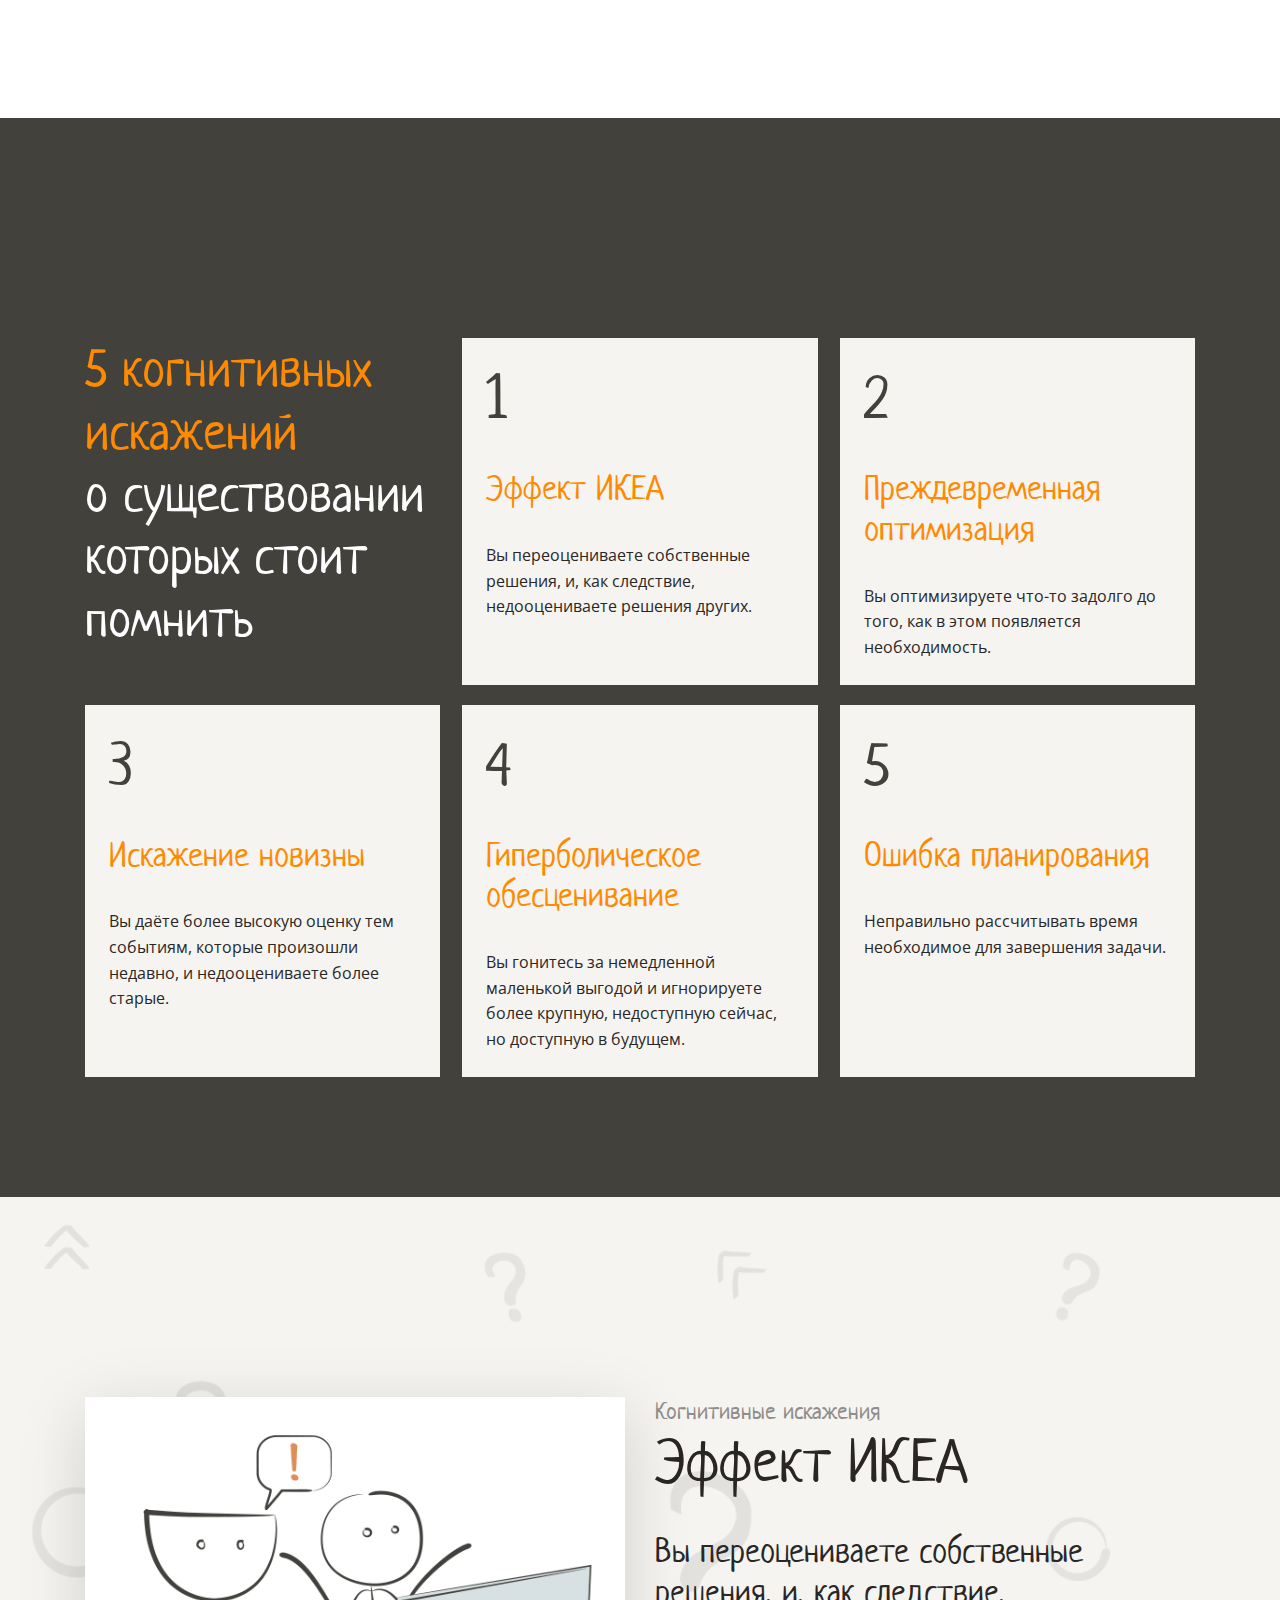
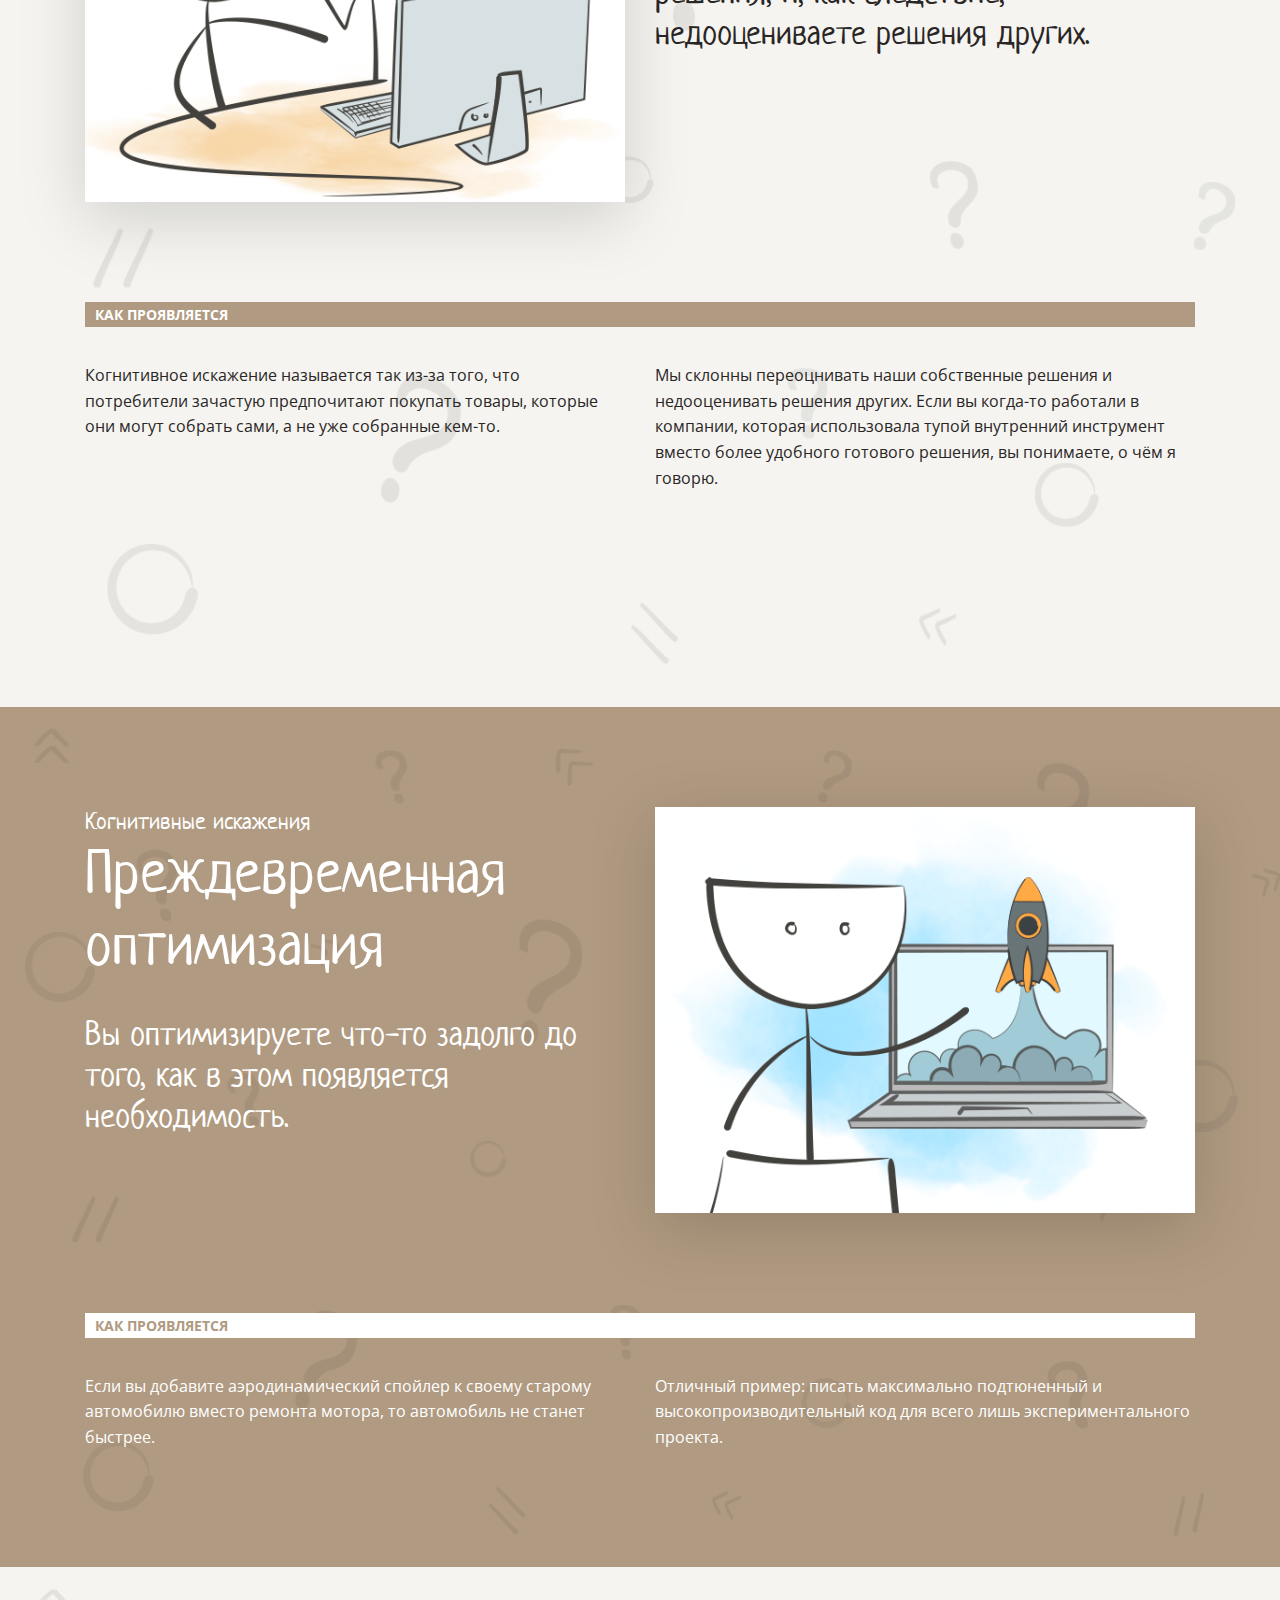
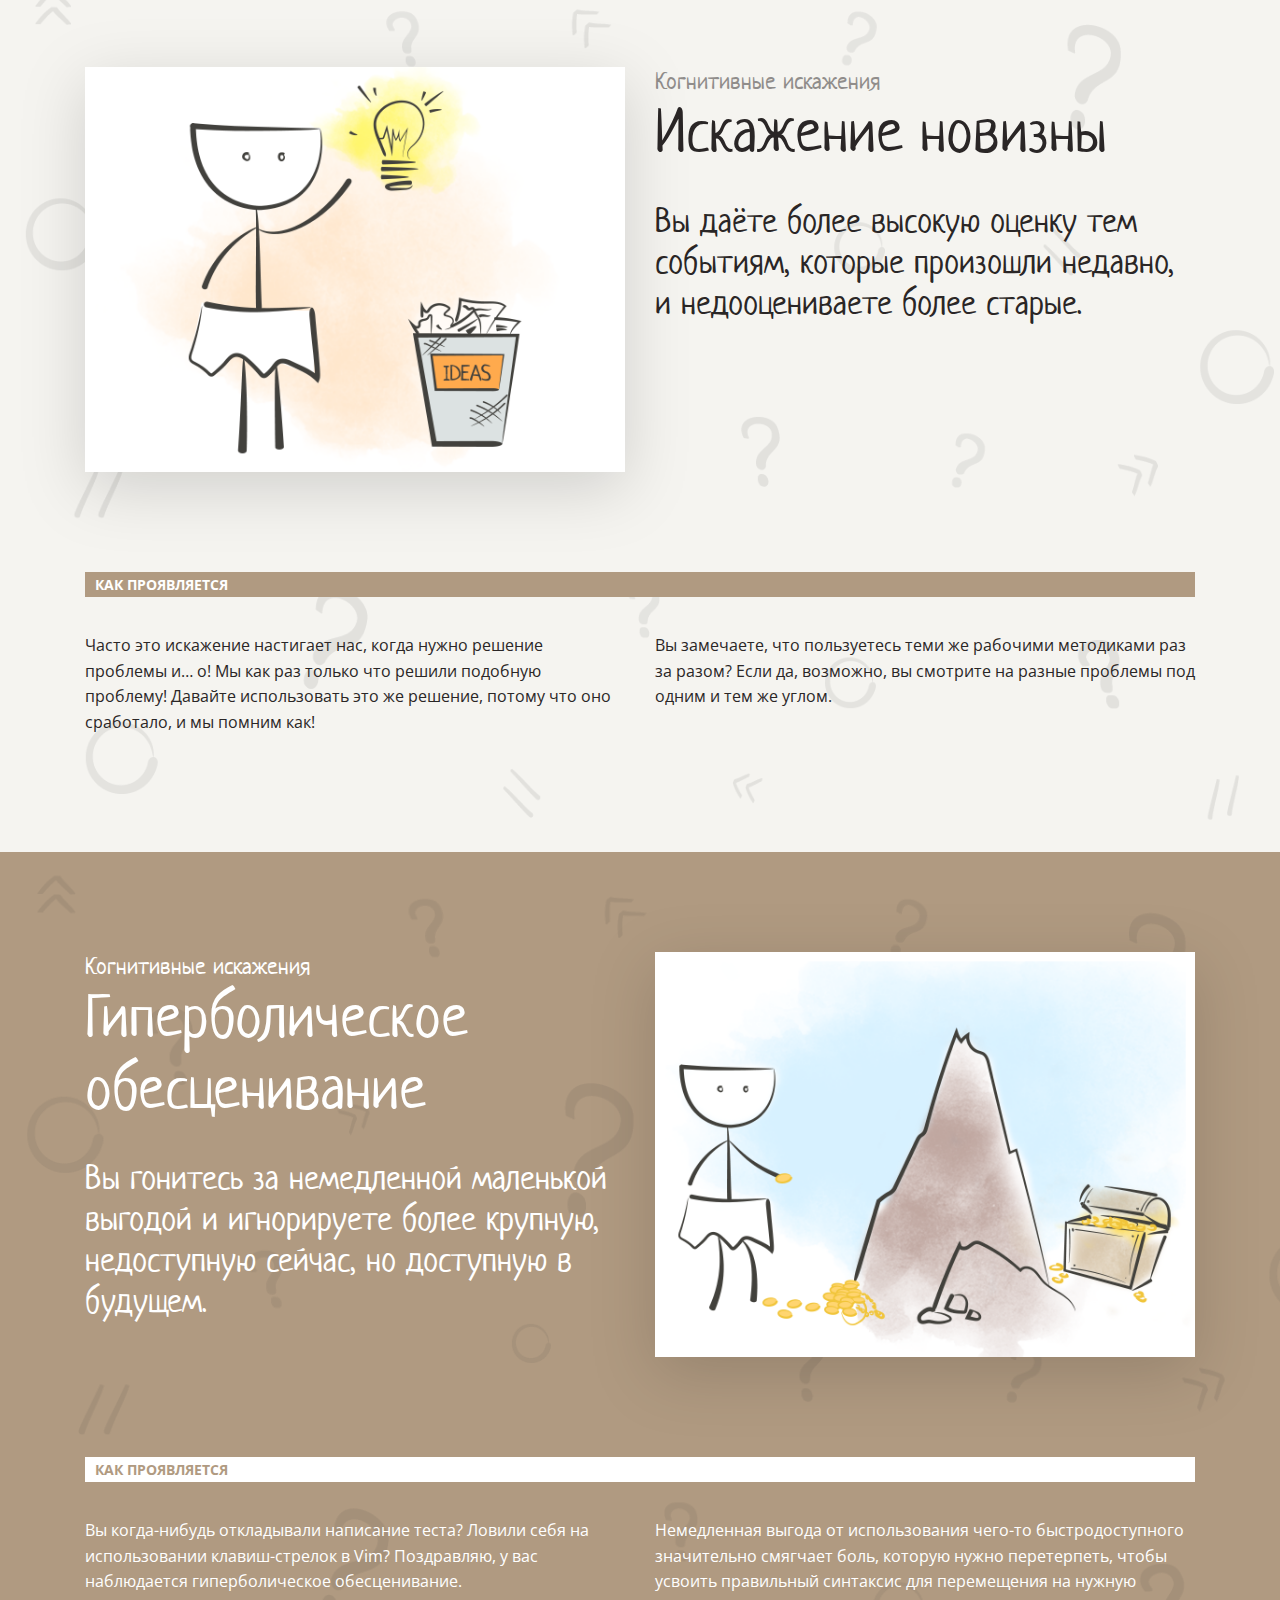
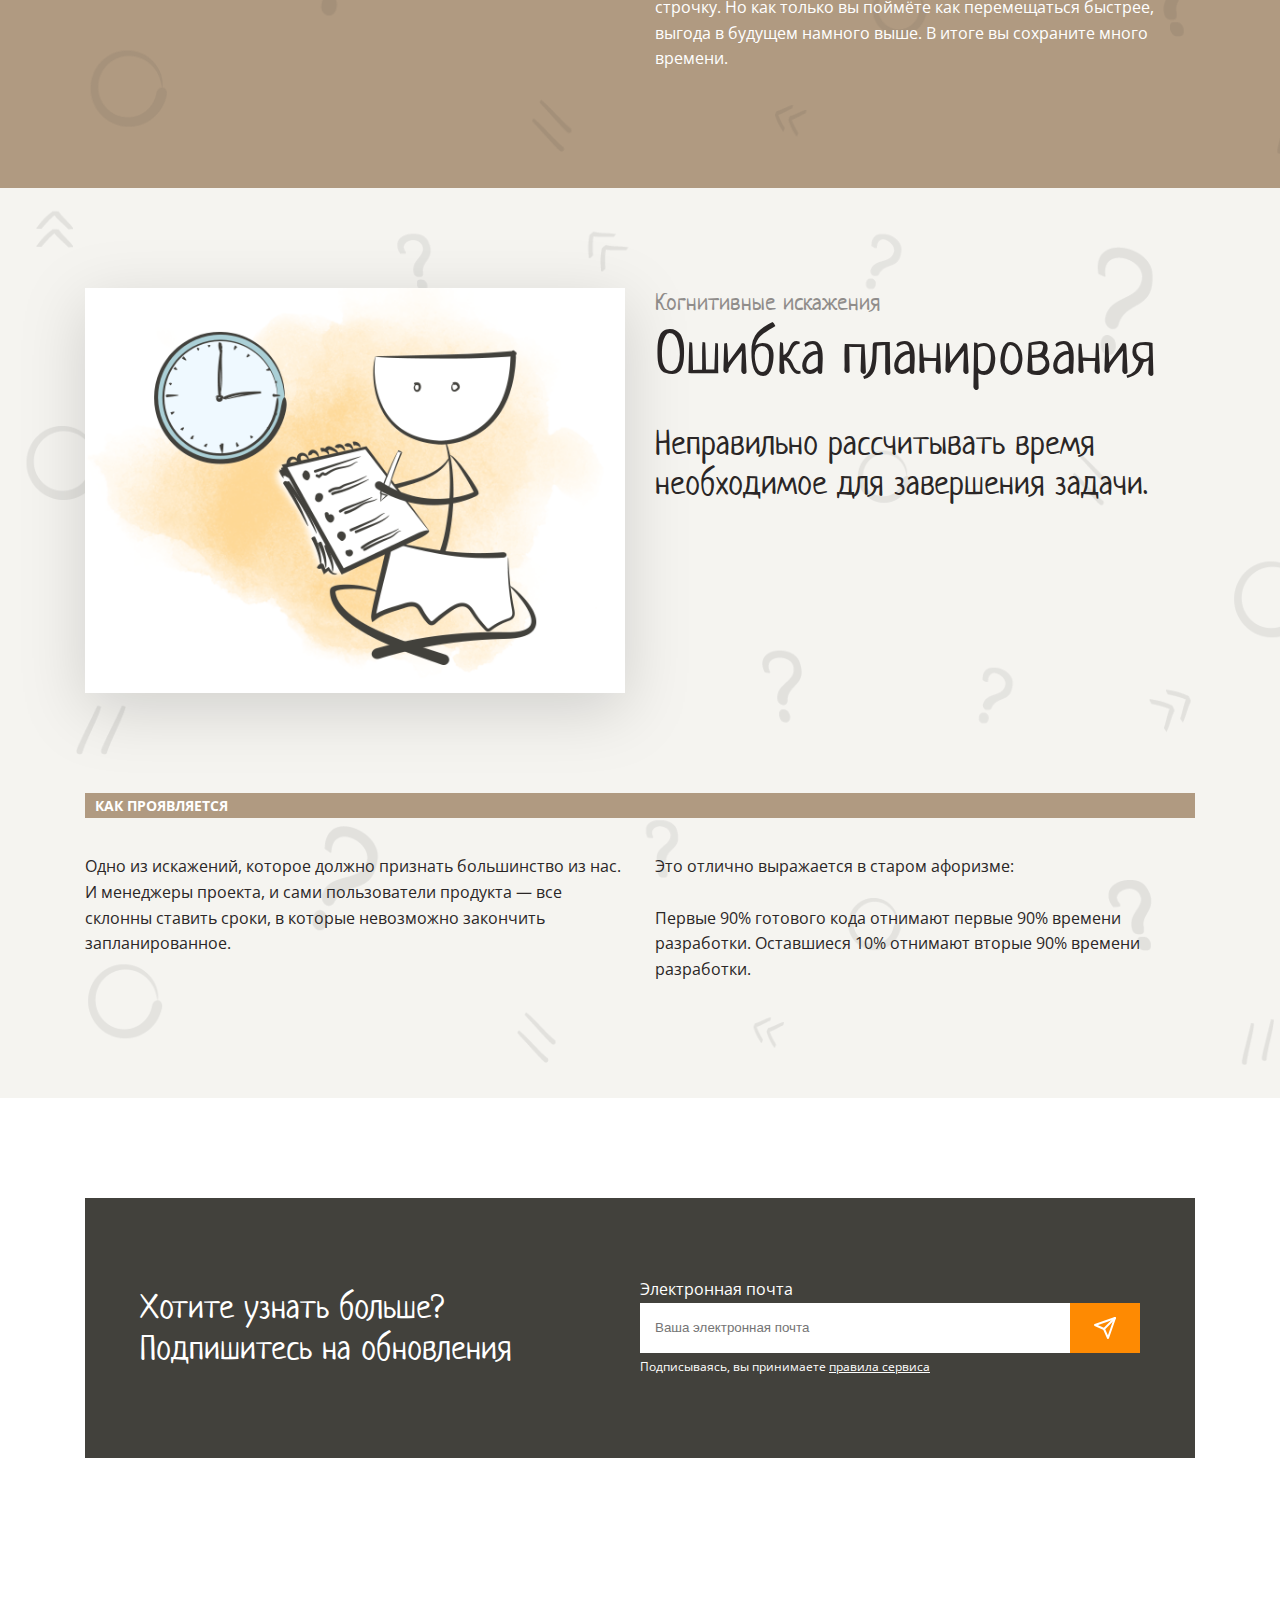
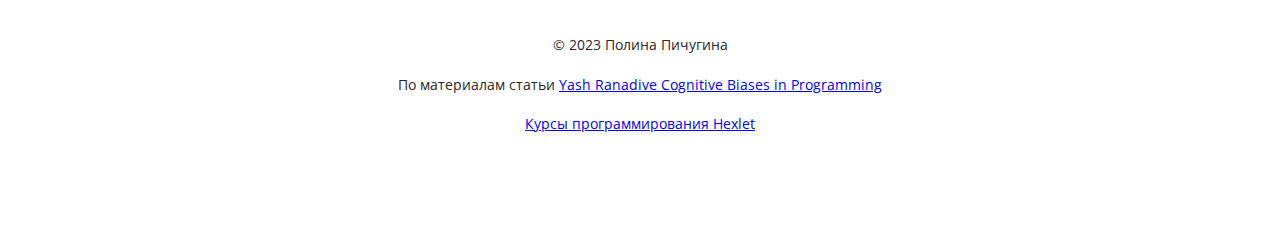
==== commit a0e506a6: "Update index.html polina" ====
--- a/src/index.html
+++ b/src/index.html
@@ -32,7 +32,7 @@
 <main>
     <section class = "video-section">
         <div class = "container">
-         <h2 class = "video-name mz"><span class="dark">Что же это такое,</span><br><span class="main-color">когнитивные искажения?</span></h2>
+         <div class="mb-30"><h2 class = "video-name mz"><span class="dark">Что же это такое,</span><br><span class="main-color">когнитивные искажения?</span></h2></div>
          <p class = "dark name-video mz">Что такое когнитивные искажения. Petrovna Channel</p>
          <iframe class="video" width="919" height="569" src="https://www.youtube.com/embed/jie9AizBqss" frameborder="0" allowfullscreen></iframe>
         </div>
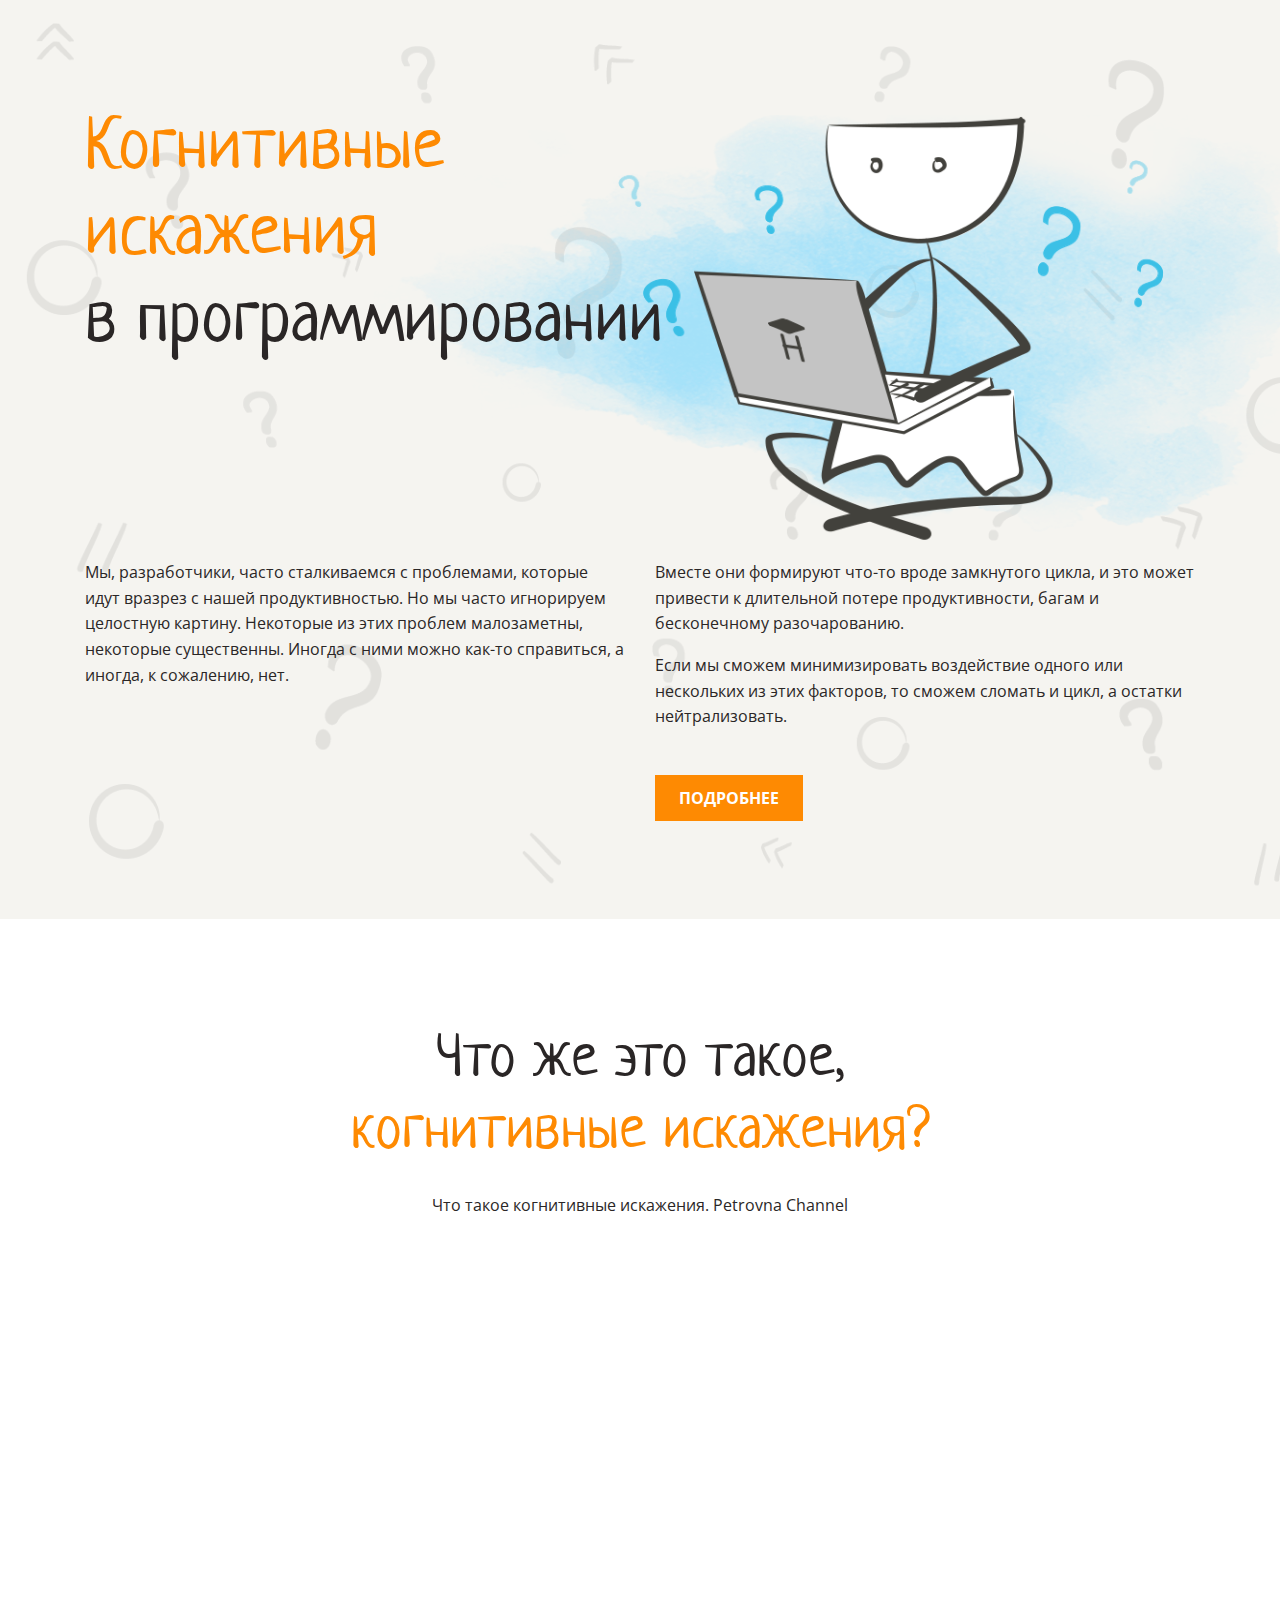
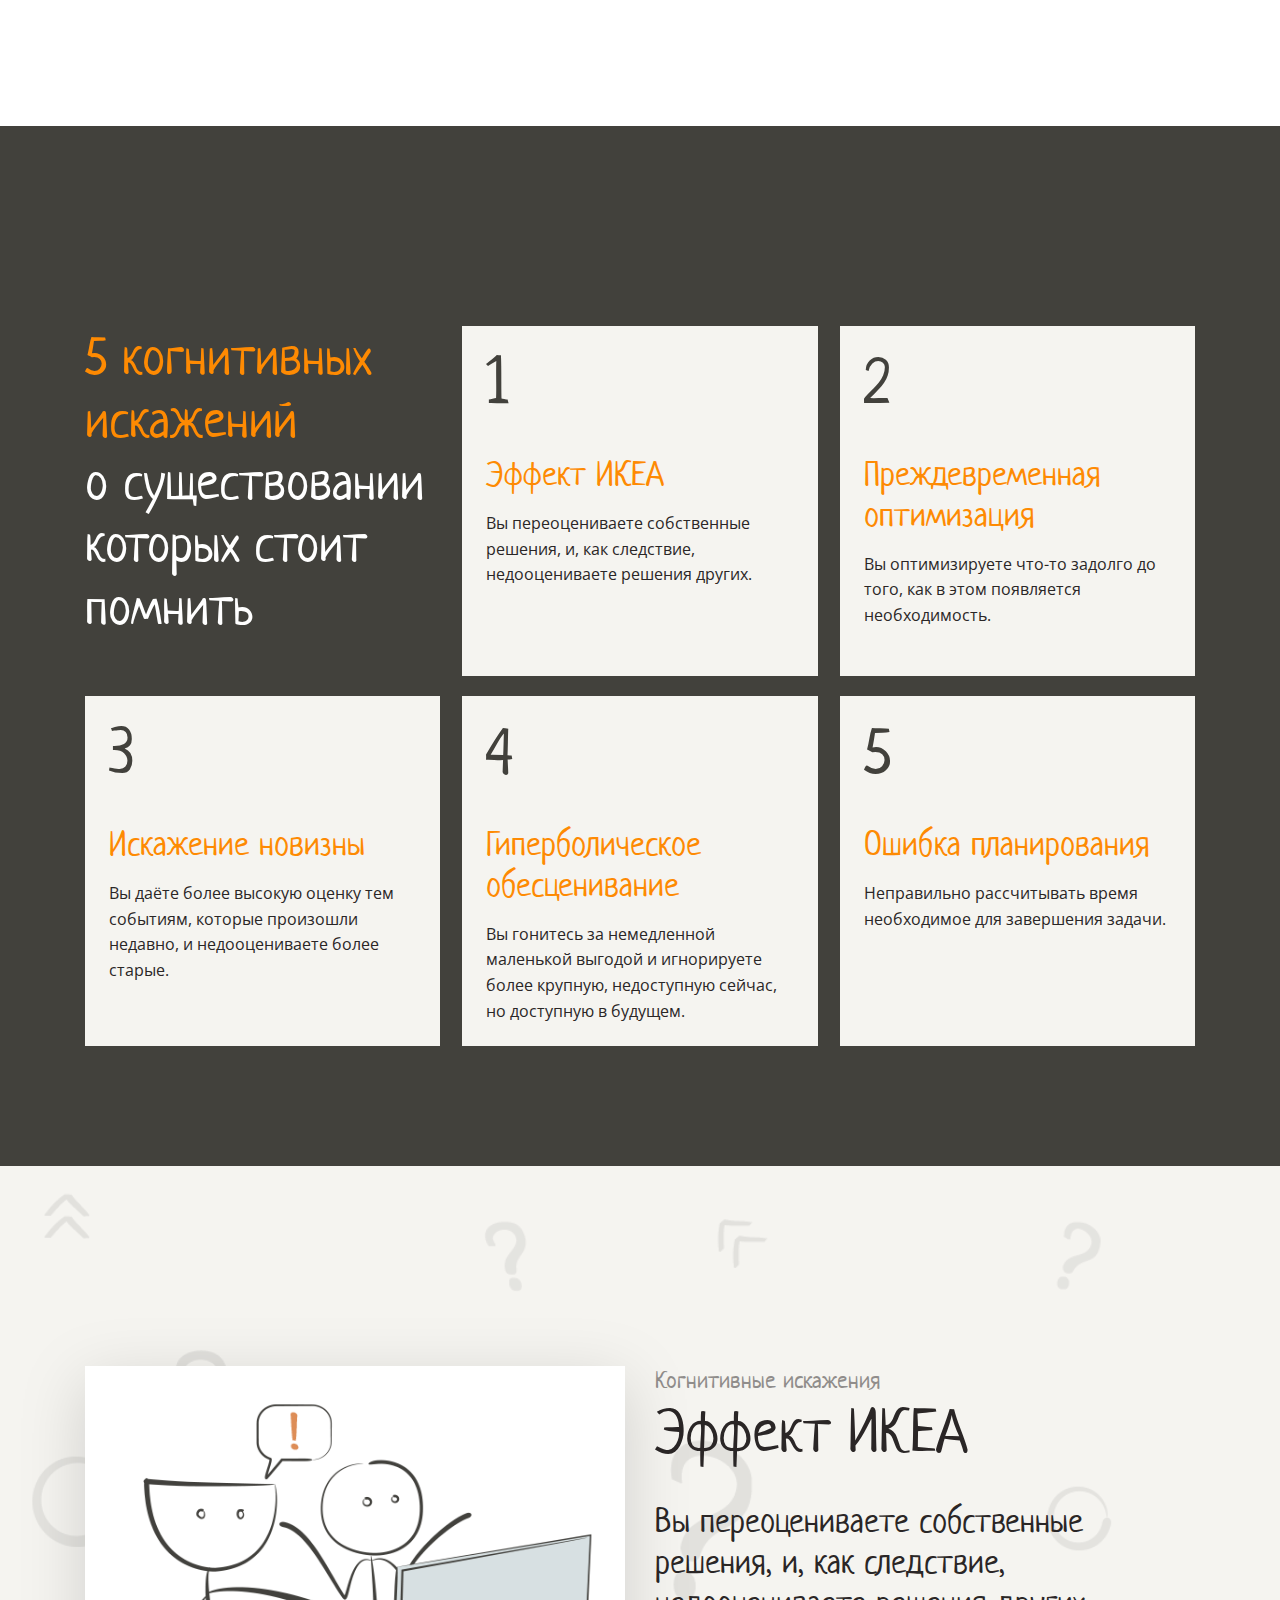
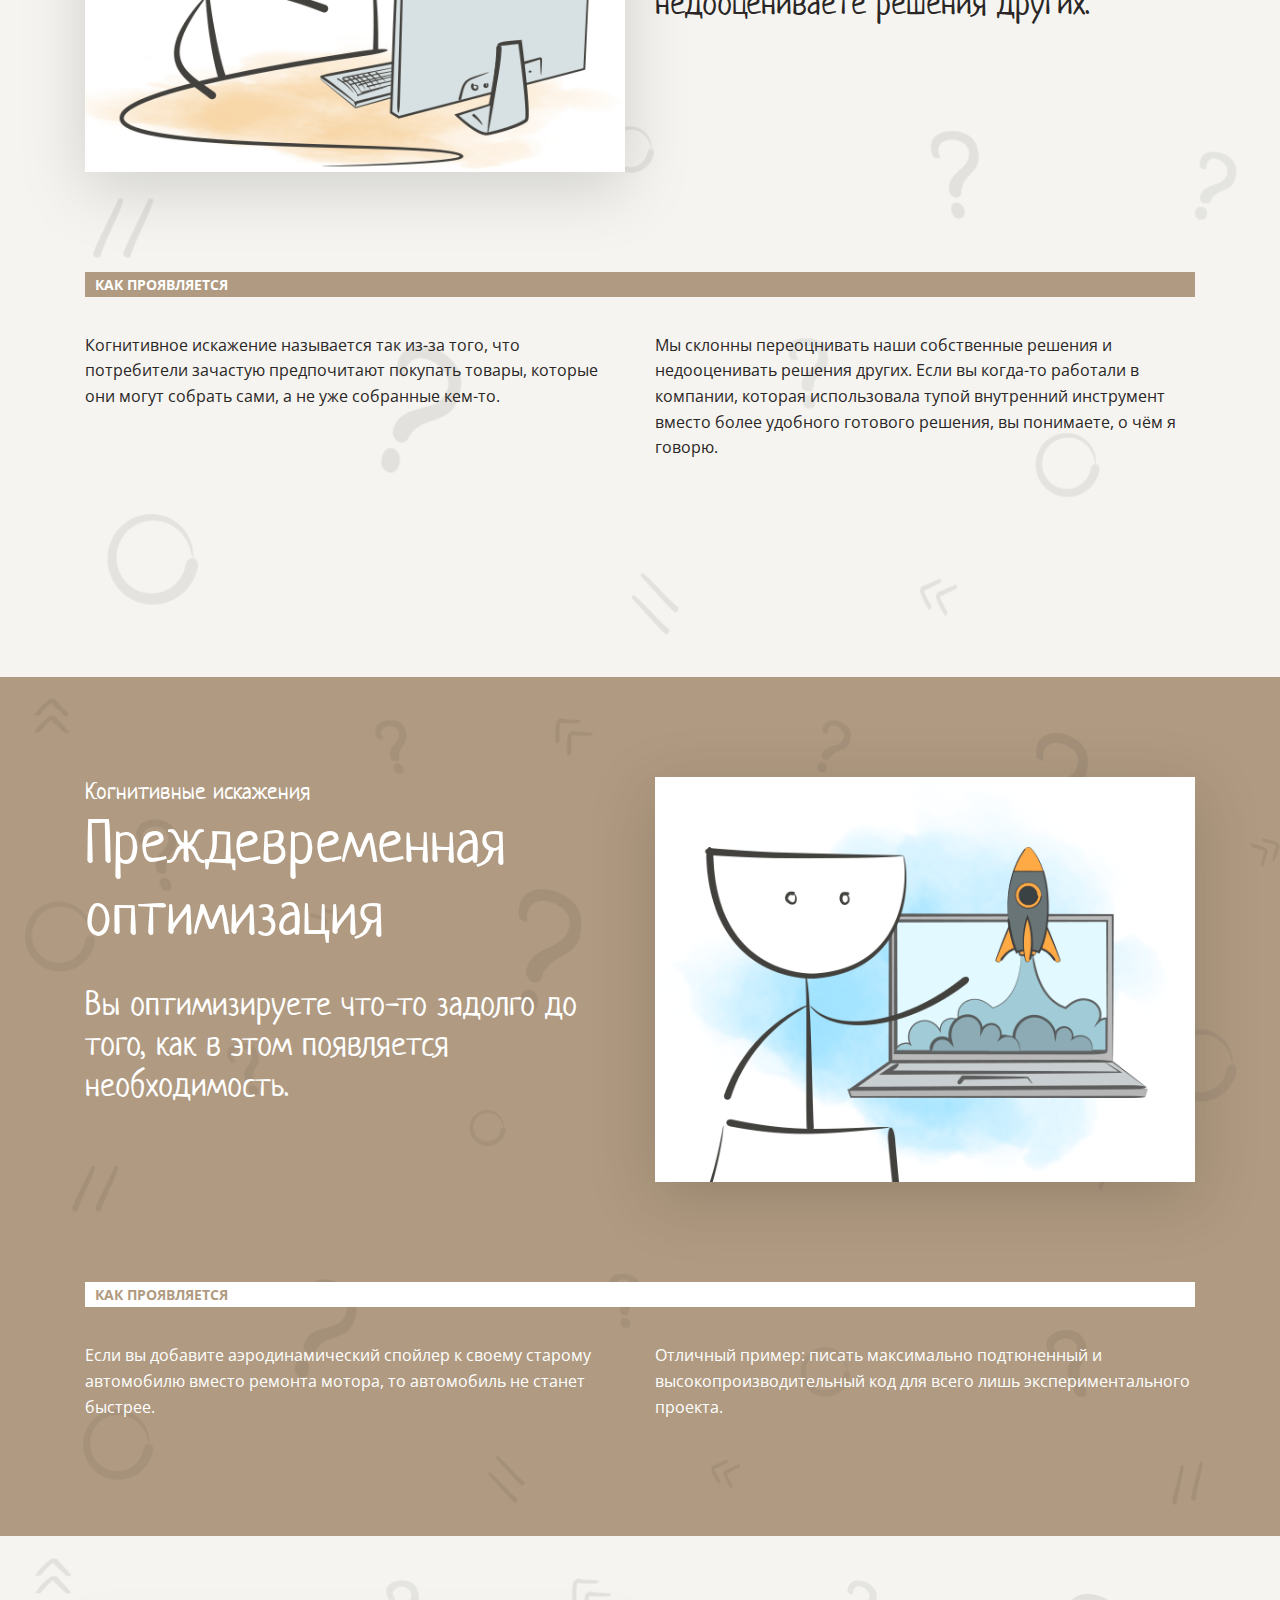
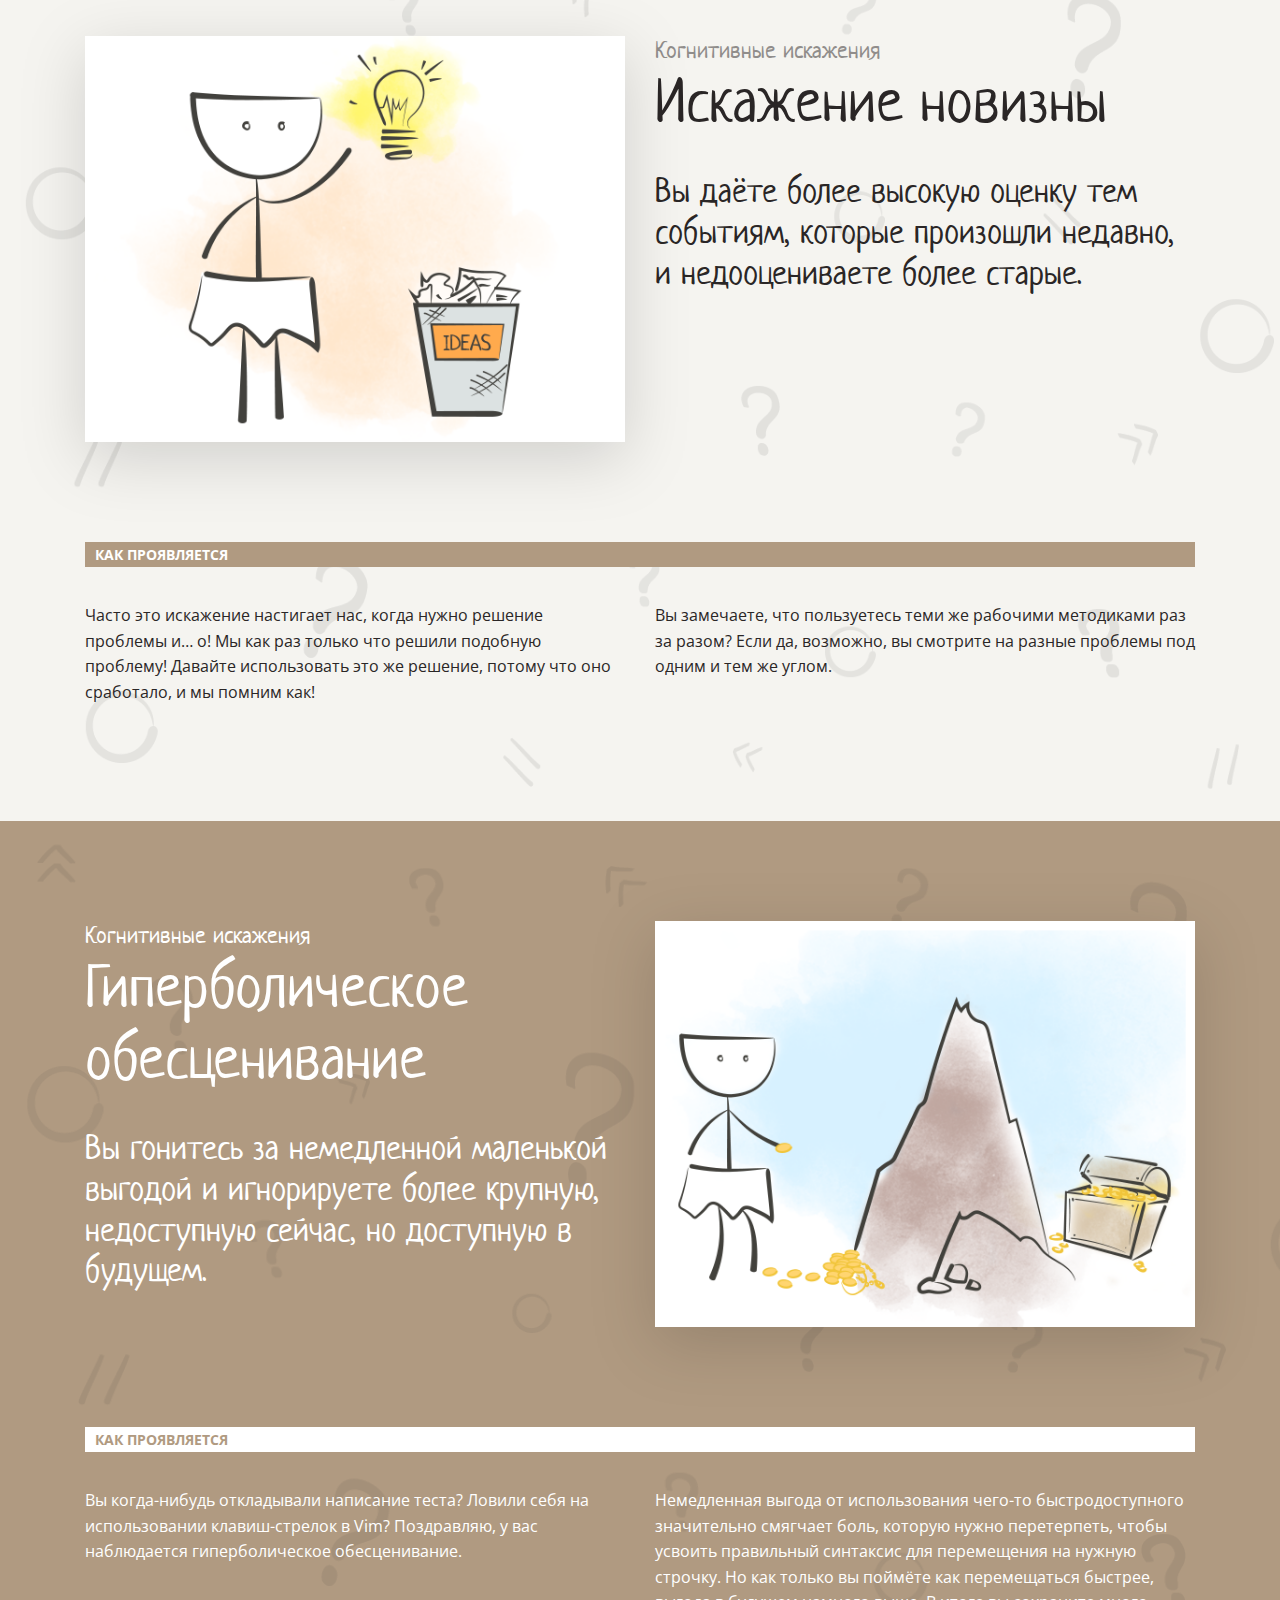
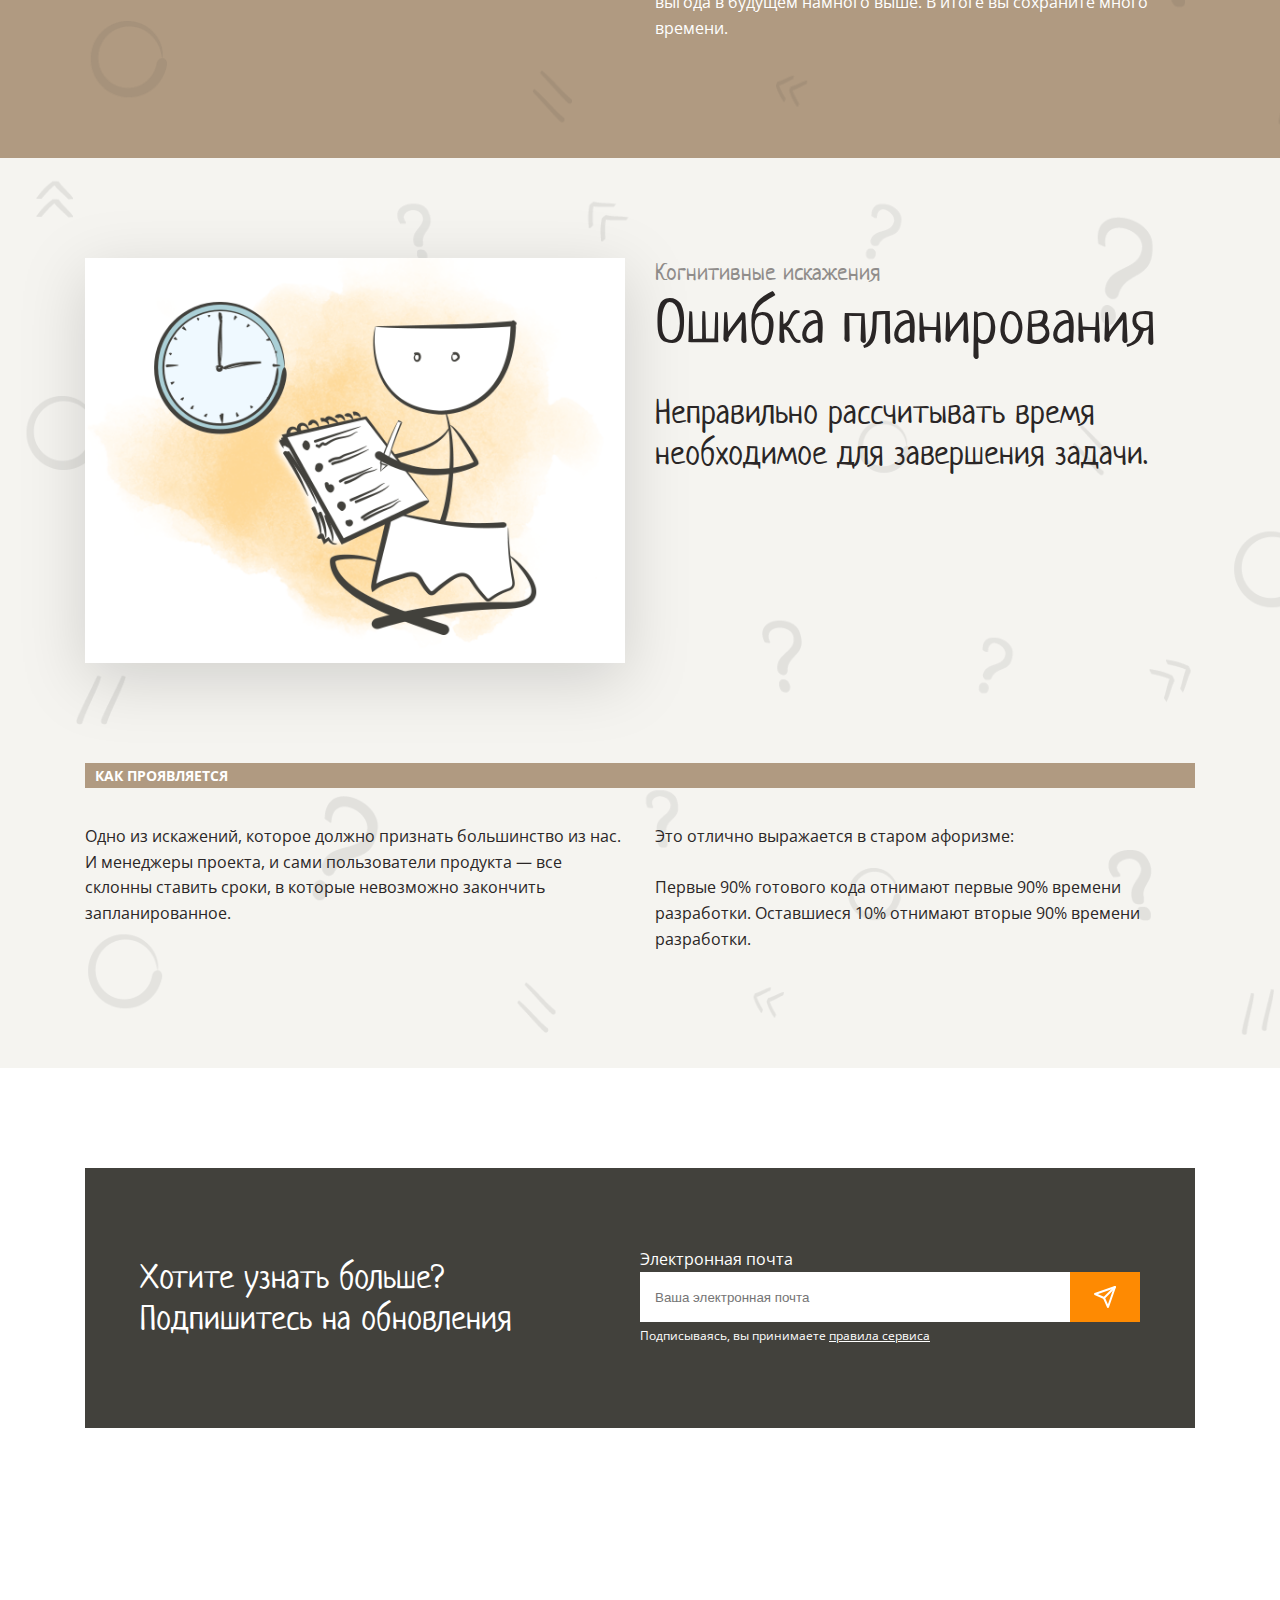
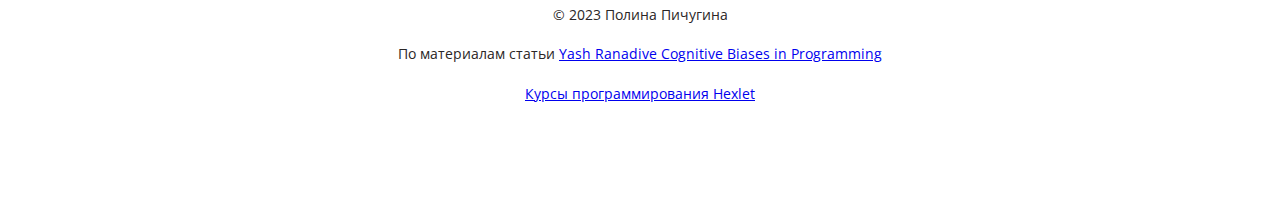
==== commit 15beaf27: "Update index.html polina" ====
--- a/src/index.html
+++ b/src/index.html
@@ -41,29 +41,29 @@
         <div class = "container nav">
             <div class = "nav-name"><p class="nm"><span class="main-color">5 когнитивных искажений</span><br><span class="white">о существовании которых стоит помнить</span></p></div>
             <a href="#ikea-effect" class="card">
-                <h2 class="main-dark-color number">1</h2>
-                <h3 class="main-color">Эффект ИКЕА</h3>
-                <p class="dark mz">Вы переоцениваете собственные решения, и, как следствие, недооцениваете решения других.</p>
+                <p class="main-dark-color number">1</p>
+                <p class="main-color name-effect">Эффект ИКЕА</p>
+                <p class="dark">Вы переоцениваете собственные решения, и, как следствие, недооцениваете решения других.</p>
             </a>
             <a href="#premature-optimization" class="card">
-                <h2 class="main-dark-color number">2</h2>
-                <h3 class="main-color">Преждевременная оптимизация</h3>
-                <p class="dark mz">Вы оптимизируете что-то задолго до того, как в этом появляется необходимость.</p>
+                <p class="main-dark-color number">2</p>
+                <p class="main-color name-effect">Преждевременная оптимизация</p>
+                <p class="dark">Вы оптимизируете что-то задолго до того, как в этом появляется необходимость.</p>
             </a>
             <a href="#distortion-of-novelty" class="card">
-                <h2 class="main-dark-color number">3</h2>
-                <h3 class="main-color">Искажение новизны</h3>
-                <p class="dark mz">Вы даёте более высокую оценку тем событиям, которые произошли недавно, и недооцениваете более старые.</p>
+                <p class="main-dark-color number">3</p>
+                <p class="main-color name-effect">Искажение новизны</p>
+                <p class="dark">Вы даёте более высокую оценку тем событиям, которые произошли недавно, и недооцениваете более старые.</p>
             </a>
             <a href="#hyperbolic-depreciation" class="card">
-                <h2 class="main-dark-color number">4</h2>
-                <h3 class="main-color">Гиперболическое обесценивание</h3>
-                <p class="dark mz">Вы гонитесь за немедленной маленькой выгодой и игнорируете более крупную, недоступную сейчас, но доступную в будущем.</p>
+                <p class="main-dark-color number">4</p>
+                <p class="main-color name-effect">Гиперболическое обесценивание</p>
+                <p class="dark">Вы гонитесь за немедленной маленькой выгодой и игнорируете более крупную, недоступную сейчас, но доступную в будущем.</p>
             </a>
             <a href="#errors-in-planning" class="card">
-                <h2 class="main-dark-color number">5</h2>
-                <h3 class="main-color">Ошибка планирования</h3>
-                <p class="dark mz">Неправильно рассчитывать время необходимое для завершения задачи.</p>
+                <p class="main-dark-color number">5</p>
+                <p class="main-color name-effect">Ошибка планирования</p>
+                <p class="dark">Неправильно рассчитывать время необходимое для завершения задачи.</p>
             </a>
         </div>
     </section>
--- a/src/style.css
+++ b/src/style.css
@@ -44,6 +44,9 @@
     line-height: 1.2em;
     font-weight: 400;
 }
+.header {
+    height: 919px;
+}
 header, section {
     display: block;
     position: relative;
@@ -124,7 +127,7 @@
 .video-section {
     text-align: center;
     position: relative;
-    margin-bottom: -100px;
+    margin-bottom: -199px;
     z-index: 2;
 }
 .mb-30 {
@@ -133,10 +136,7 @@
 .video {
     filter: drop-shadow(0 16px 32px rgba(0 0 0 / 15%));
     position: relative;
-    top: 120px;
-    margin-top: -70px;
-    margin-left: auto;
-    margin-right: auto;
+    margin-top: 30px;
 }
 .video-name {
     margin-top: 5px;
@@ -145,26 +145,24 @@
     margin: 16px auto;
 }
 #navigation {
-    padding-top: 120px;
+    padding-top: 100px;
     background-color: var(--main-dark-color);
 }
-.nav {
+.nav {    
     display: flex;
-    flex-wrap: wrap;
+    flex-wrap: wrap;    
     justify-content: space-between;
     flex-direction: row;
-    box-sizing: border-box;
-}
-.nav-name {
+    box-sizing: border-box;}
+.nav-name {    
     line-height: 1rem;
+    width: 32%;}
+.card {    
+    padding: 24px;
+    background-color: var(--light);    
     width: 32%;
-}
-.card {
-    padding: 24px;
-    background-color: var(--light);
-    width: 32%;
-   margin-bottom: 20px;
-}
+    height: 350px;
+   margin-bottom: 20px;}
 a.card {
     text-decoration: none;
 }
@@ -175,11 +173,20 @@
 .card:hover * {
     color: var(--white); 
 }
+
 .number {
-    margin-bottom: 40px;
-}
-h2.number {
-    margin: 0;
+    margin: 0 0 40px 0;
+    font-family: 'Neucha', cursive;
+    font-size: 64px;
+    font-weight: 400;
+    line-height: 1em;
+}
+.name-effect {
+    font-family: 'Neucha', cursive;
+    font-size: 34px;
+    font-weight: 400;
+    margin: 0 0 16px 0;
+    line-height: 1.2em;
 }
 .nm {
     font-family: 'Neucha', cursive;
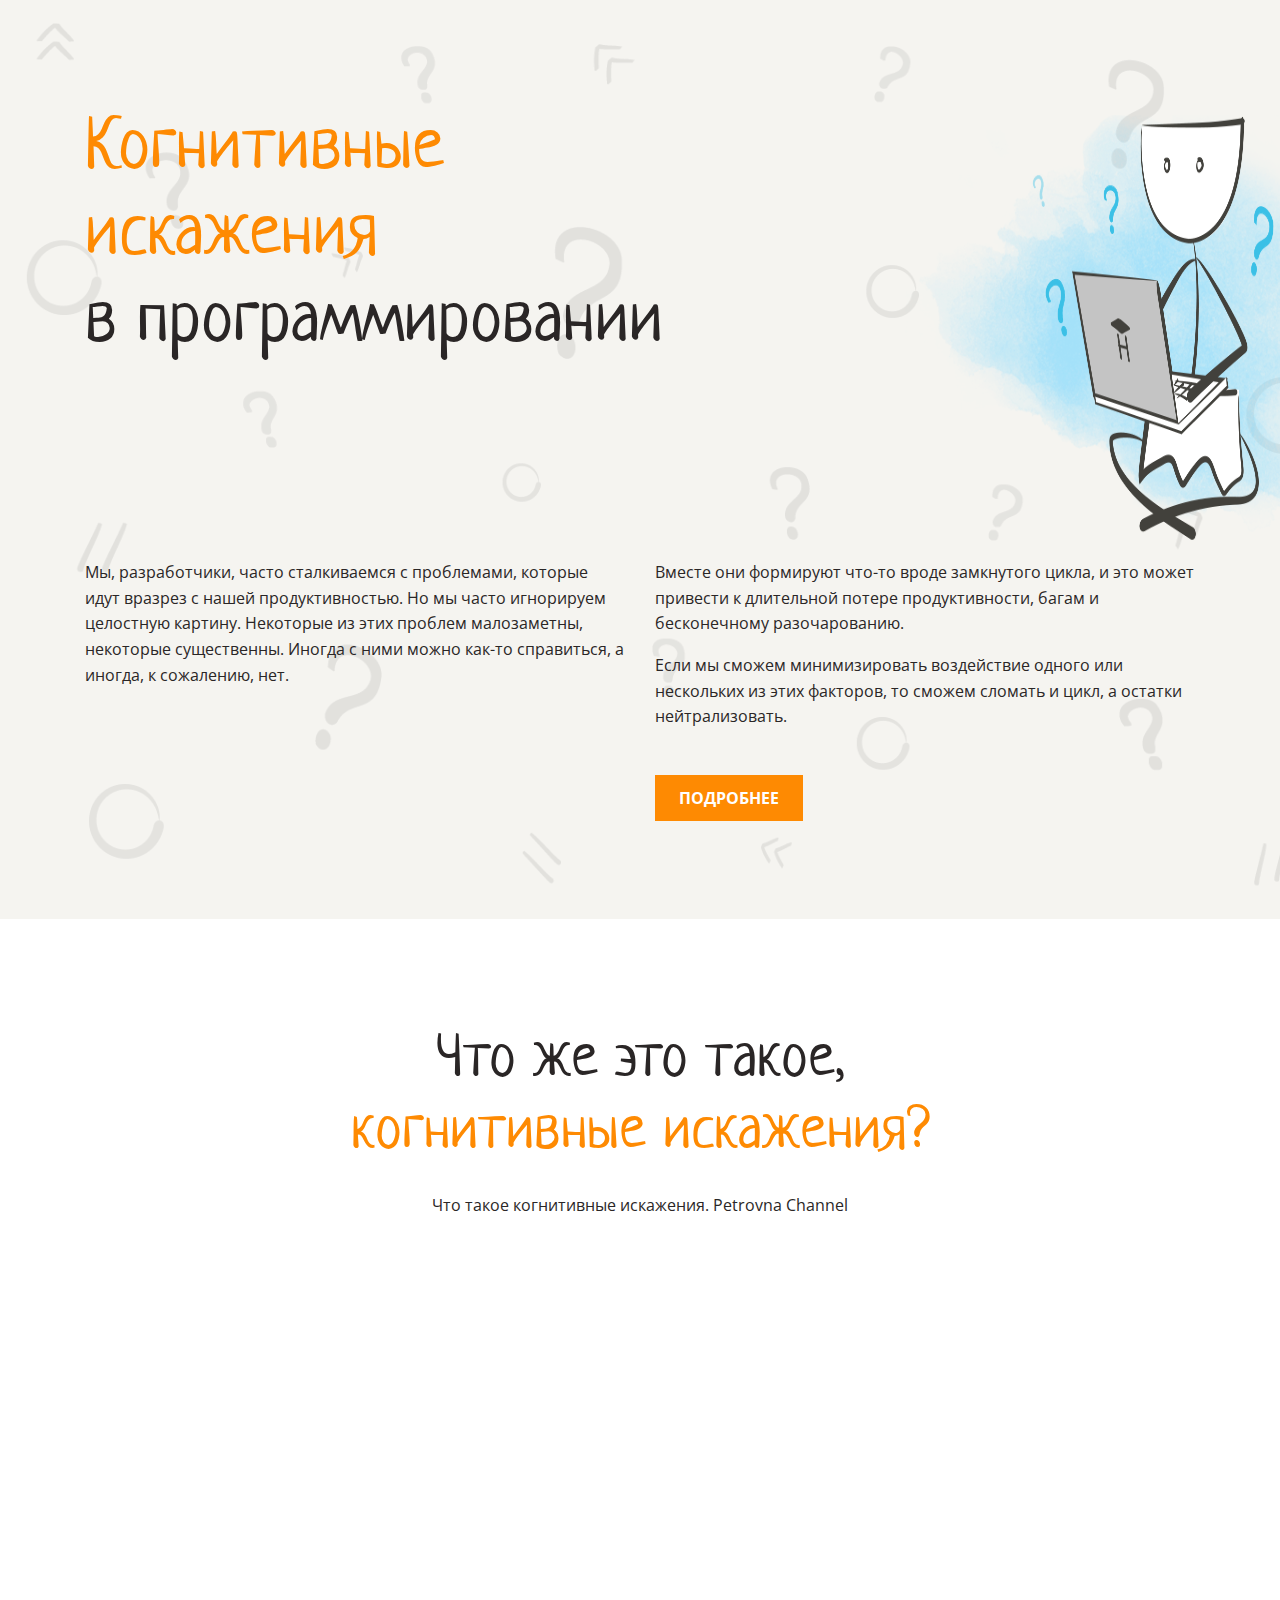
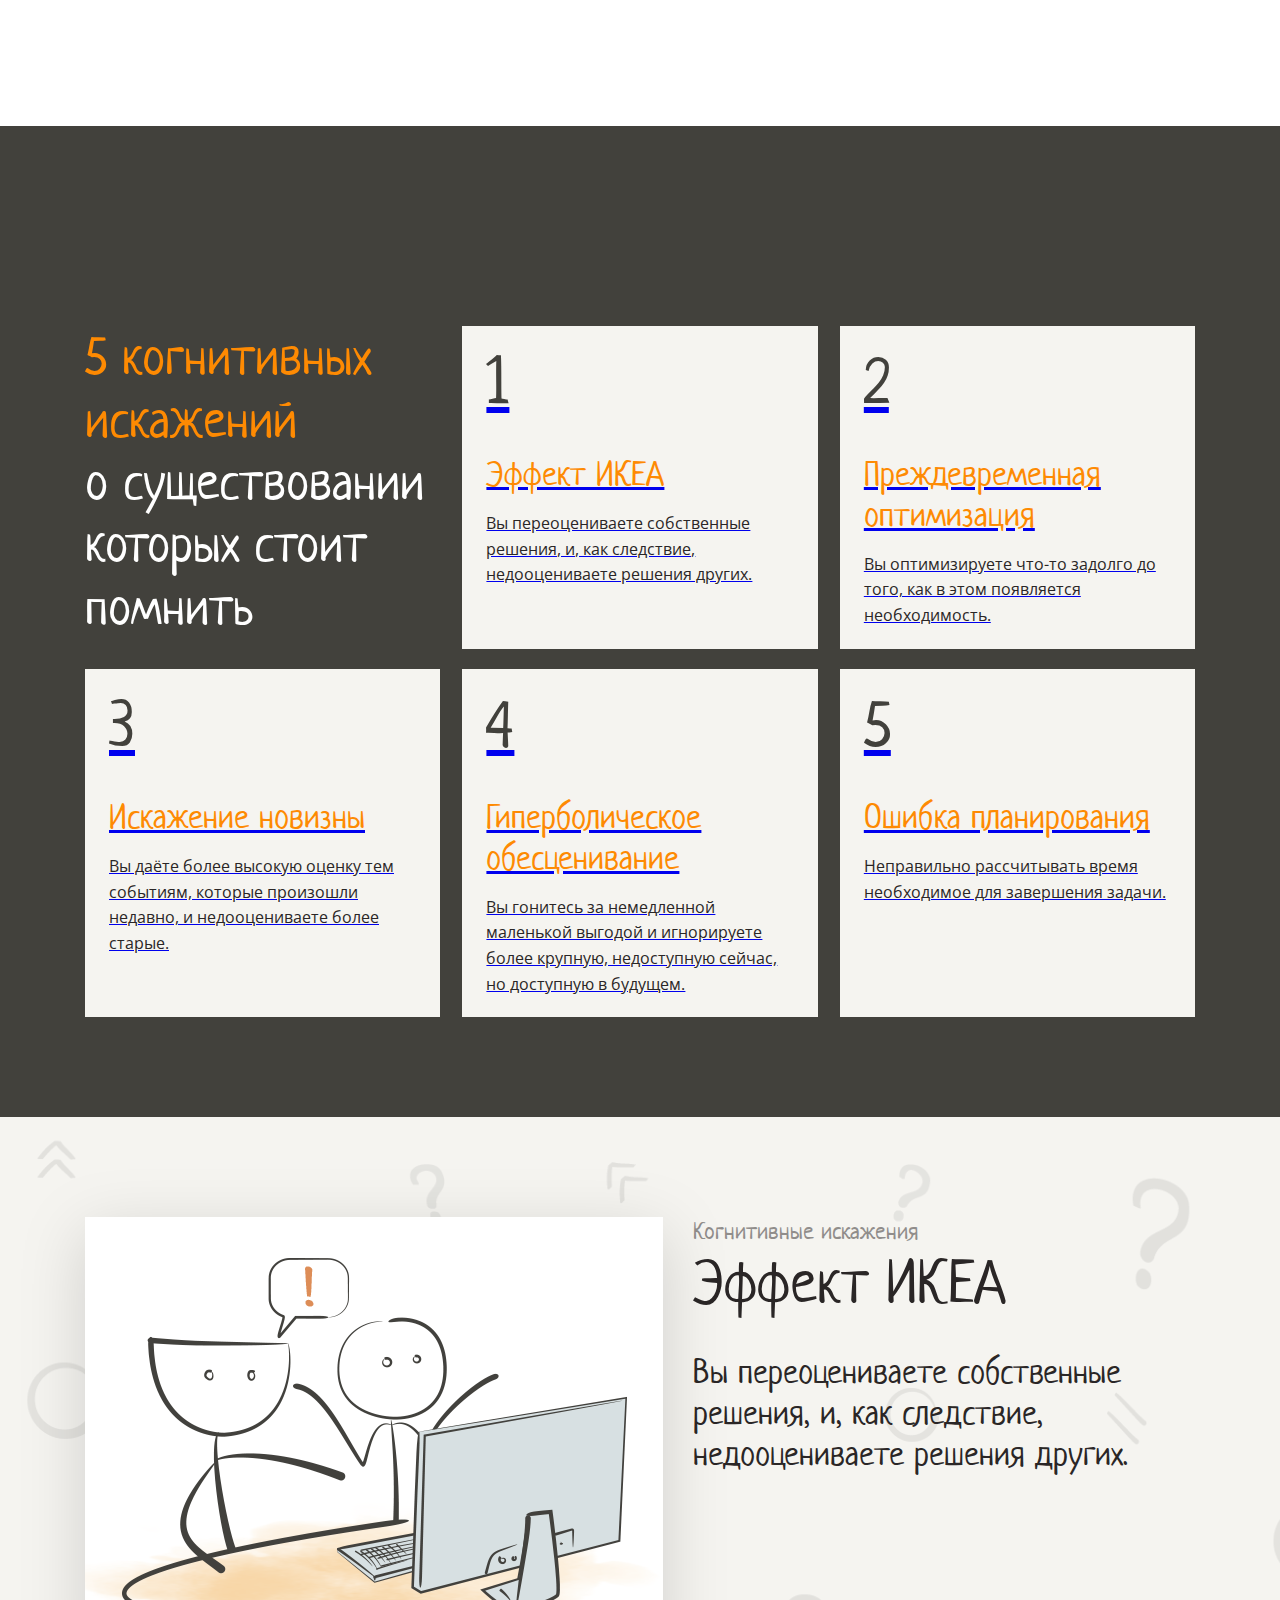
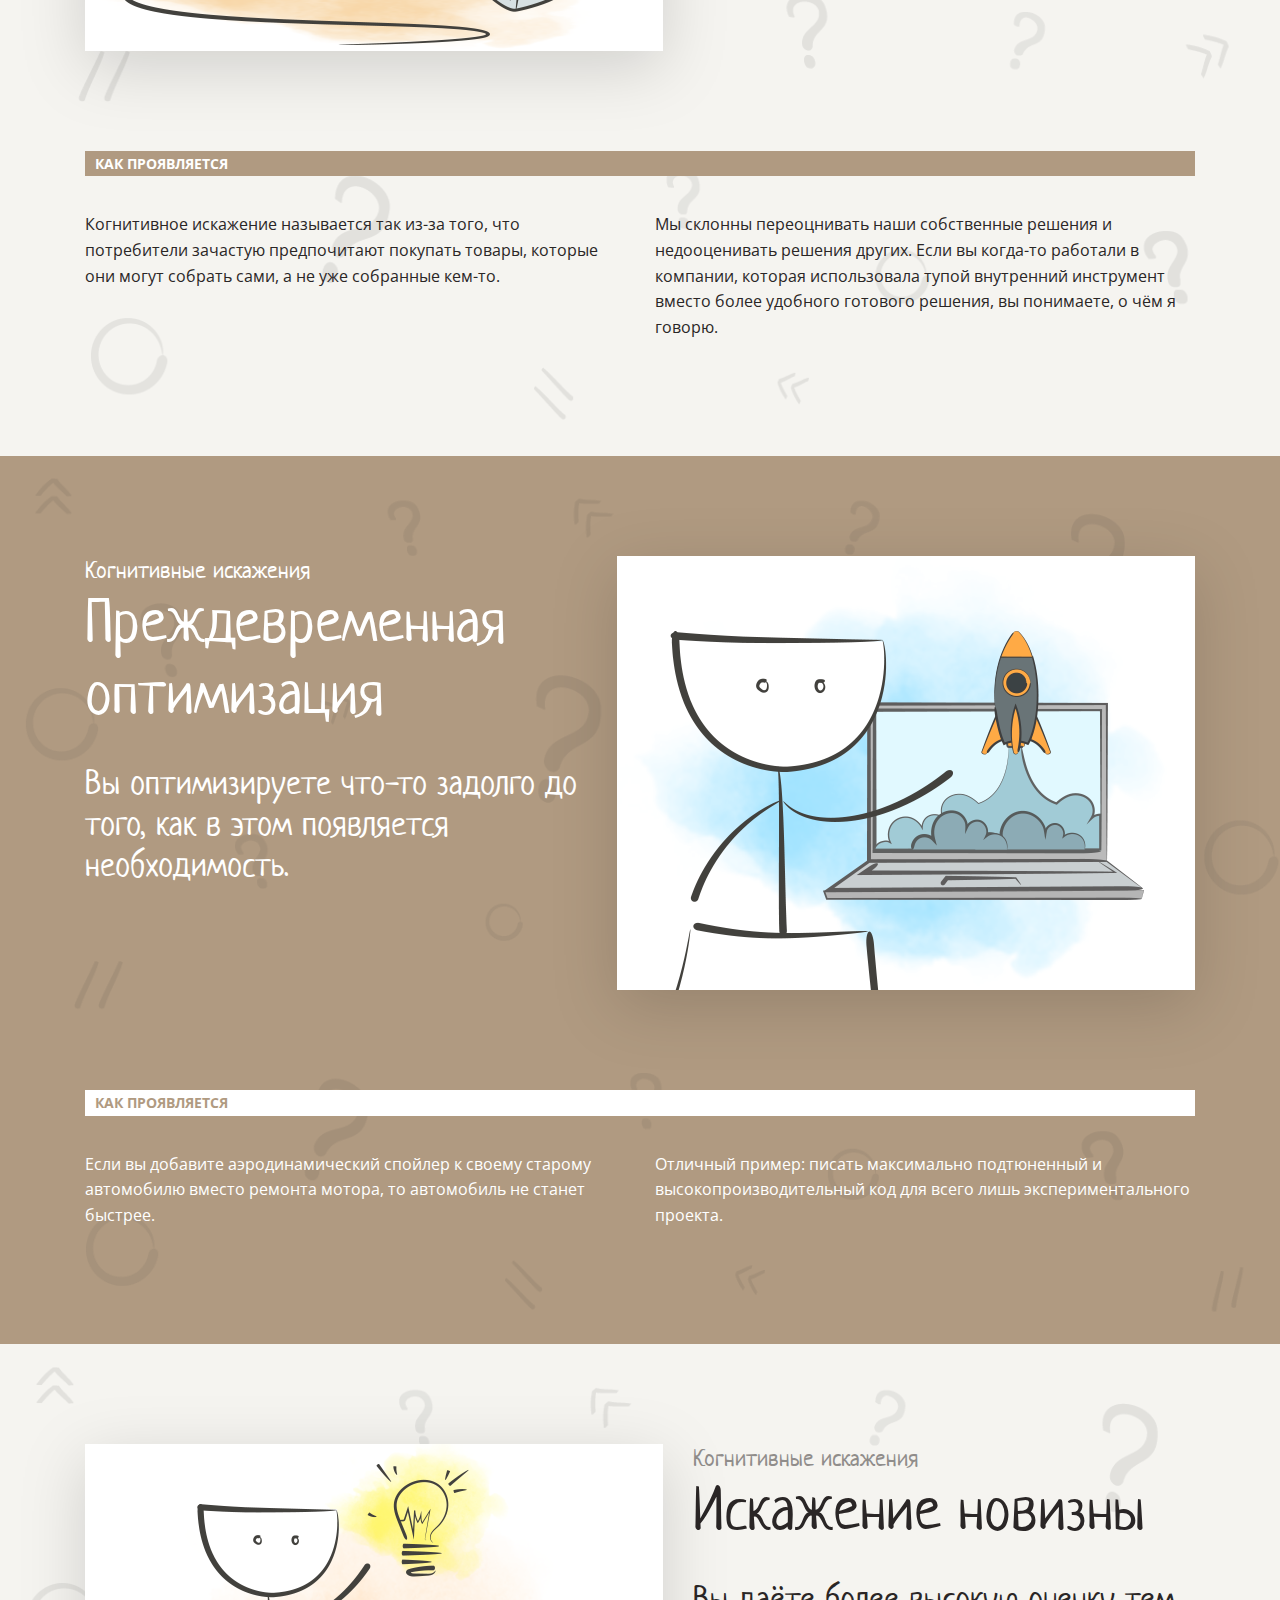
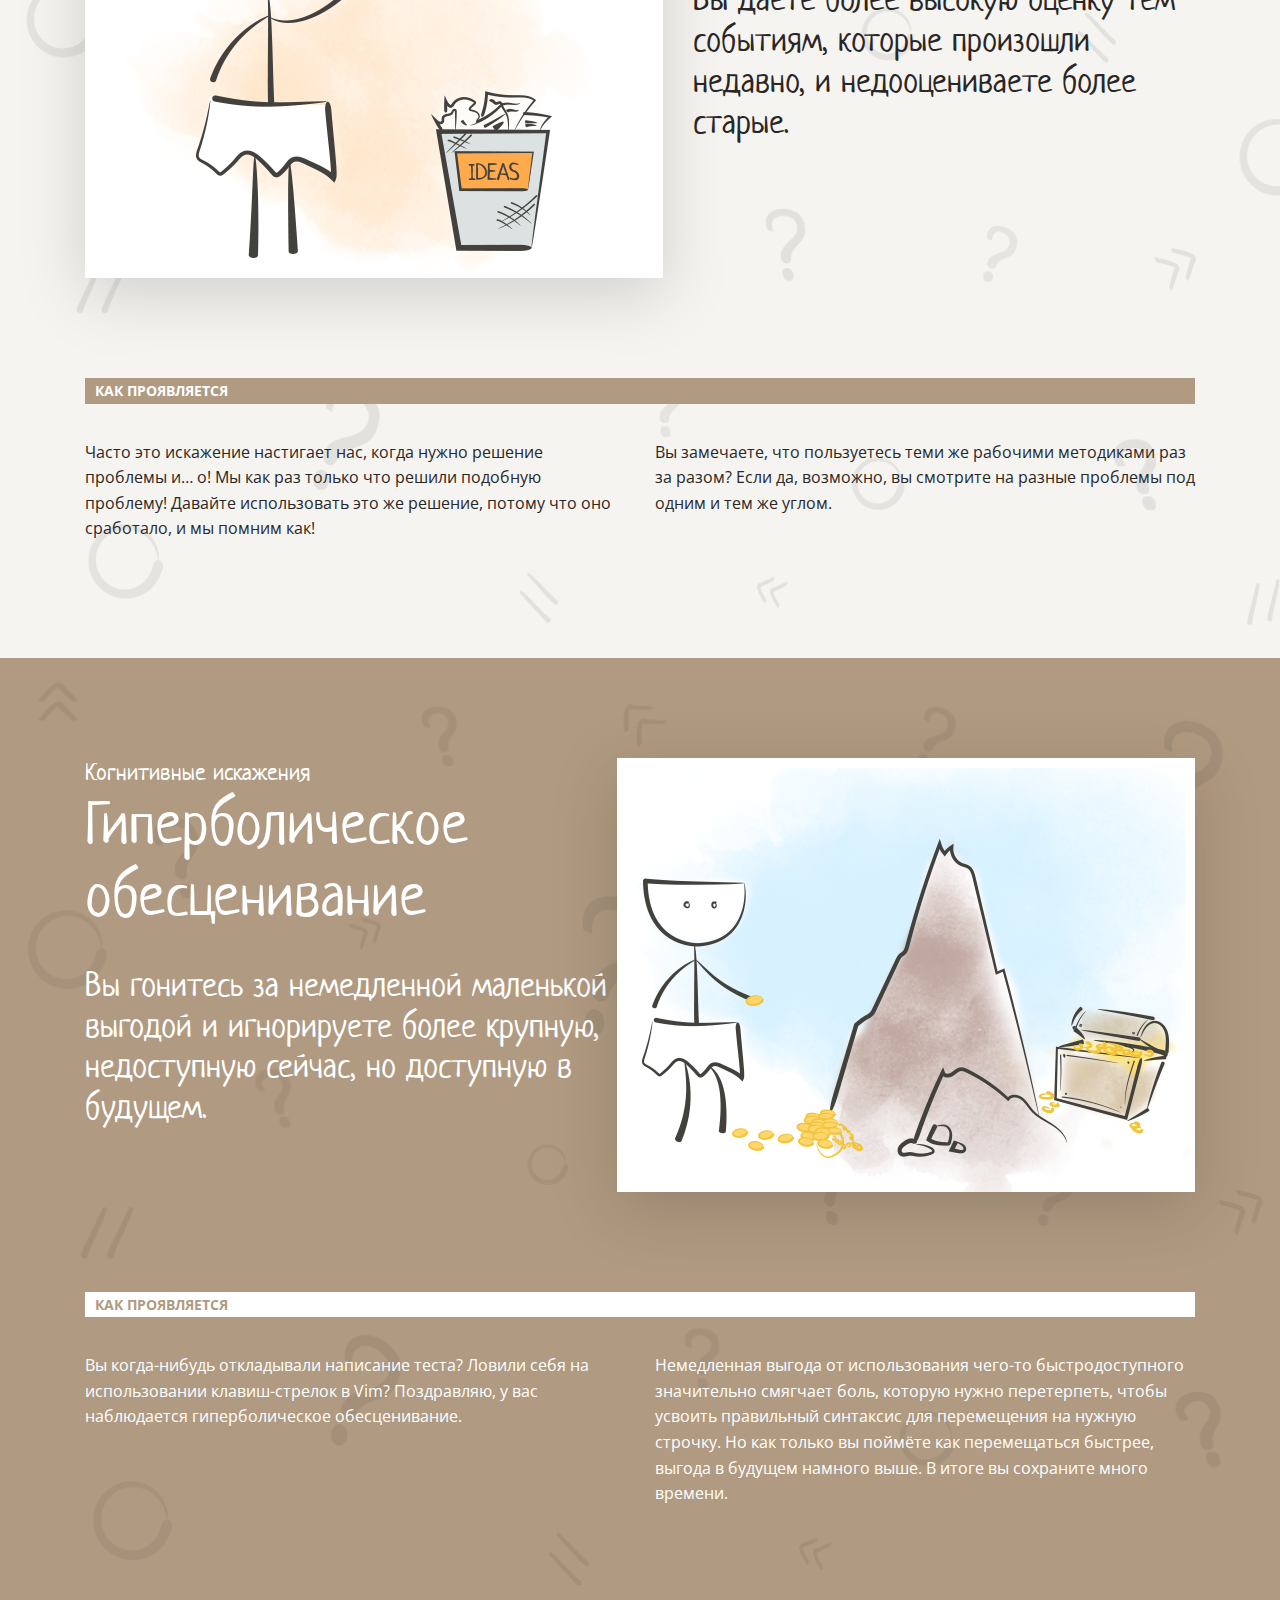
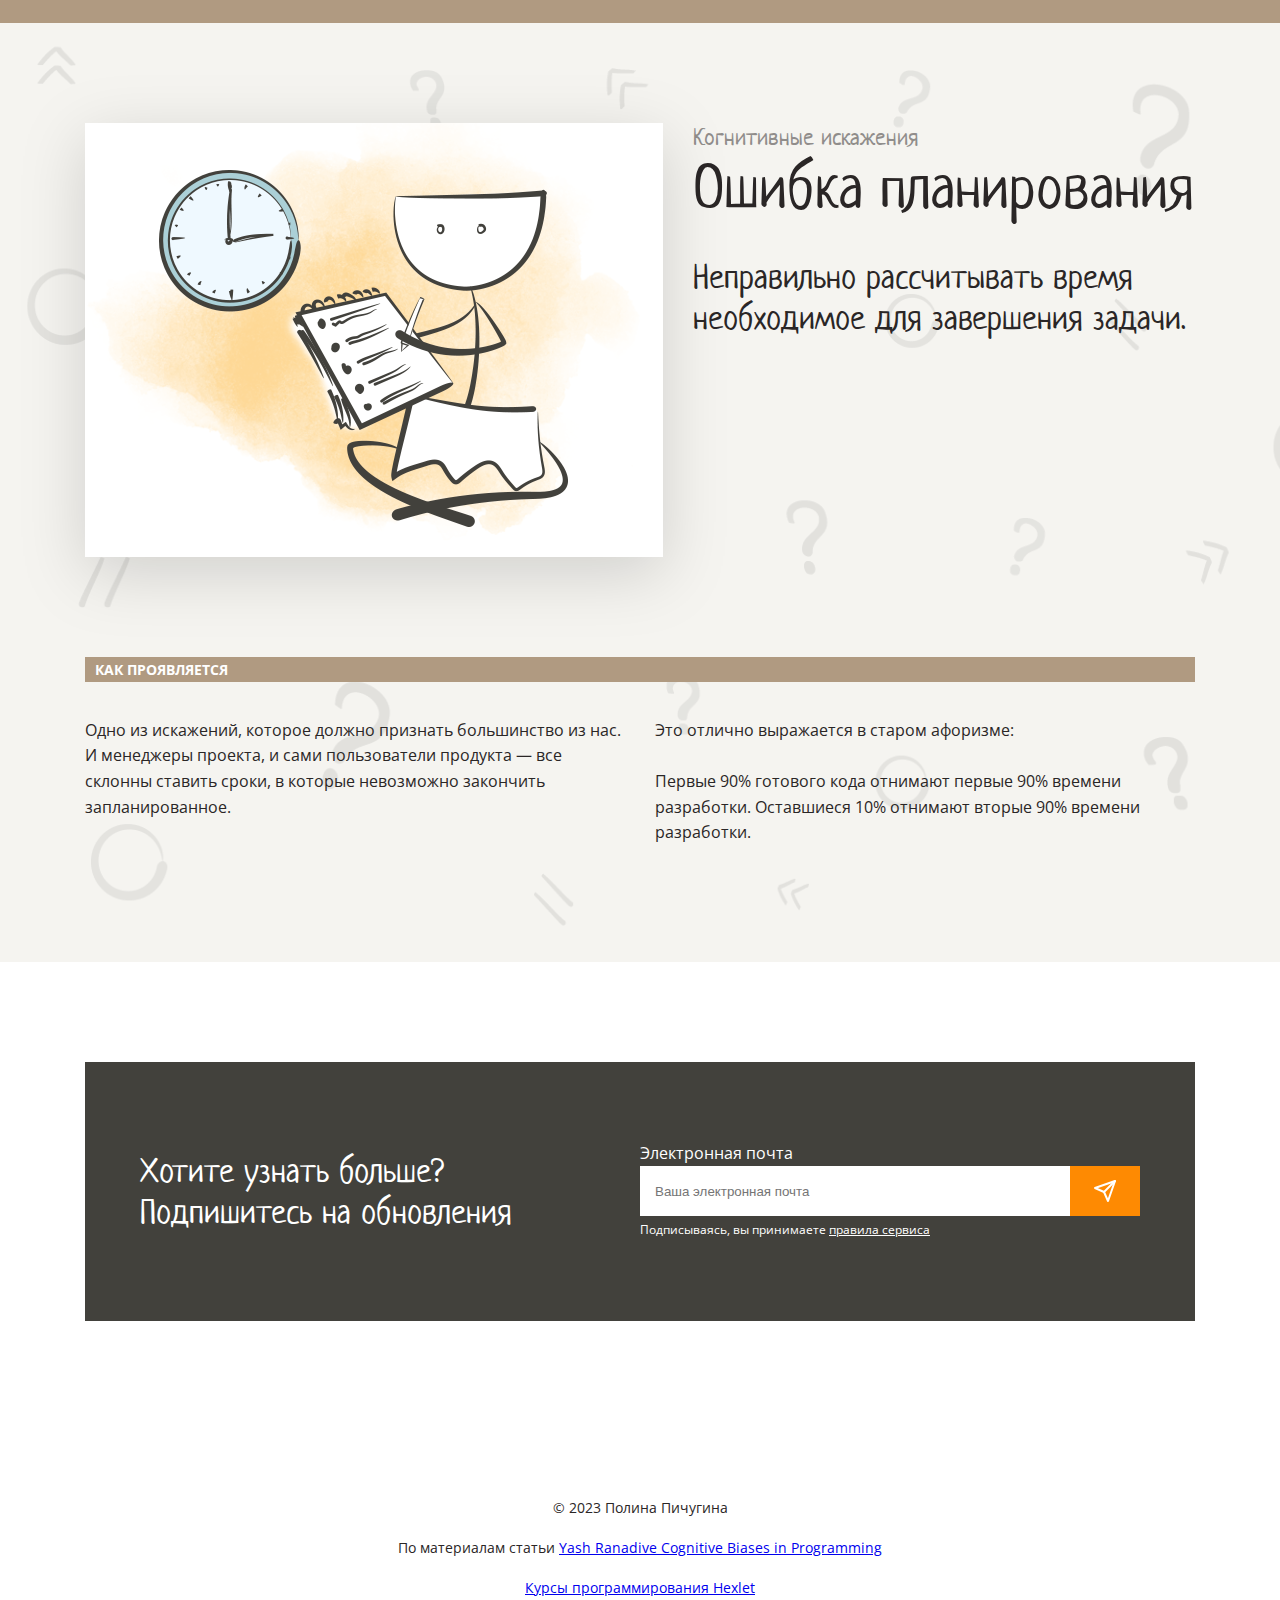
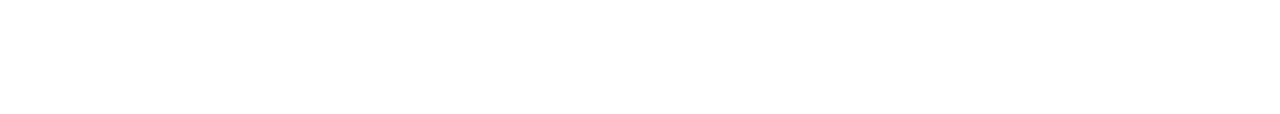
==== commit f5d86681: "Update index.html polina" ====
--- a/src/index.html
+++ b/src/index.html
@@ -73,7 +73,7 @@
         <div>
             <img class = "i-t-image" src="./image/1.png" alt="Два удивленных человека за ПК">
         </div>
-        <div>
+        <div class="name-of-distortion">
             <p class = "subtitle mz opacity-dark">Когнитивные искажения</p>
             <h2 class = "dark mt0">Эффект ИКЕА</h2>
             <p class = "dark neucha h3">Вы переоцениваете собственные решения, и, как следствие, недооцениваете решения других.</p>
@@ -119,7 +119,7 @@
             <div>
                 <img class = "i-t-image" src="./image/3.png" alt="Человек с лампочкой над головой, которому пришла в голову идея">
             </div>
-            <div>
+            <div class="name-of-distortion">
                 <p class = "subtitle mz opacity-dark">Когнитивные искажения</p>
                 <h2 class = "dark mt0">Искажение новизны</h2>
                 <p class = "dark neucha h3">Вы даёте более высокую оценку тем событиям, которые произошли недавно, и недооцениваете более старые.</p>
@@ -165,7 +165,7 @@
             <div>
                 <img class = "i-t-image" src="./image/5.png" alt="Человек с лампочкой над головой, которому пришла в голову идея">
             </div>
-            <div>
+            <div class="name-of-distortion">
                 <p class = "subtitle mz opacity-dark">Когнитивные искажения</p>
                 <h2 class = "dark mt0">Ошибка планирования</h2>
                 <p class = "dark neucha h3">Неправильно рассчитывать время необходимое для завершения задачи.</p>
--- a/src/style.css
+++ b/src/style.css
@@ -161,9 +161,16 @@
     padding: 24px;
     background-color: var(--light);    
     width: 32%;
-    height: 350px;
-   margin-bottom: 20px;}
-a.card {
+    
+   }
+.card:nth-of-type(1), .card:nth-of-type(2) {
+    margin-bottom: 20px;
+    height: 323px;
+}
+.card:nth-of-type(3), .card:nth-of-type(4), .card:nth-of-type(5) {
+    height: 348px;
+}
+}a.card {
     text-decoration: none;
 }
 .card:hover {
@@ -173,7 +180,9 @@
 .card:hover * {
     color: var(--white); 
 }
-
+.card * {
+    text-decoration: none;
+}
 .number {
     margin: 0 0 40px 0;
     font-family: 'Neucha', cursive;
@@ -221,19 +230,18 @@
     padding-left: 10px;
 }
 .i-t {
-    column-count: 2;
-    display: block;
-    column-gap: 30px;
+    display: flex;
+}
+.name-of-distortion {
+    padding-left: 30px;
 }
 .i-t-image {
     vertical-align: middle;
     filter: drop-shadow(0 16px 32px rgba(0 0 0 / 15%));
 }
 img {
-    width: 100%;
-}
-#ikea-effect {
-    padding: 100px 0;
+    width: 578px;
+    height: 434px;
 }
 .mt0 {
     margin-top: 0;
